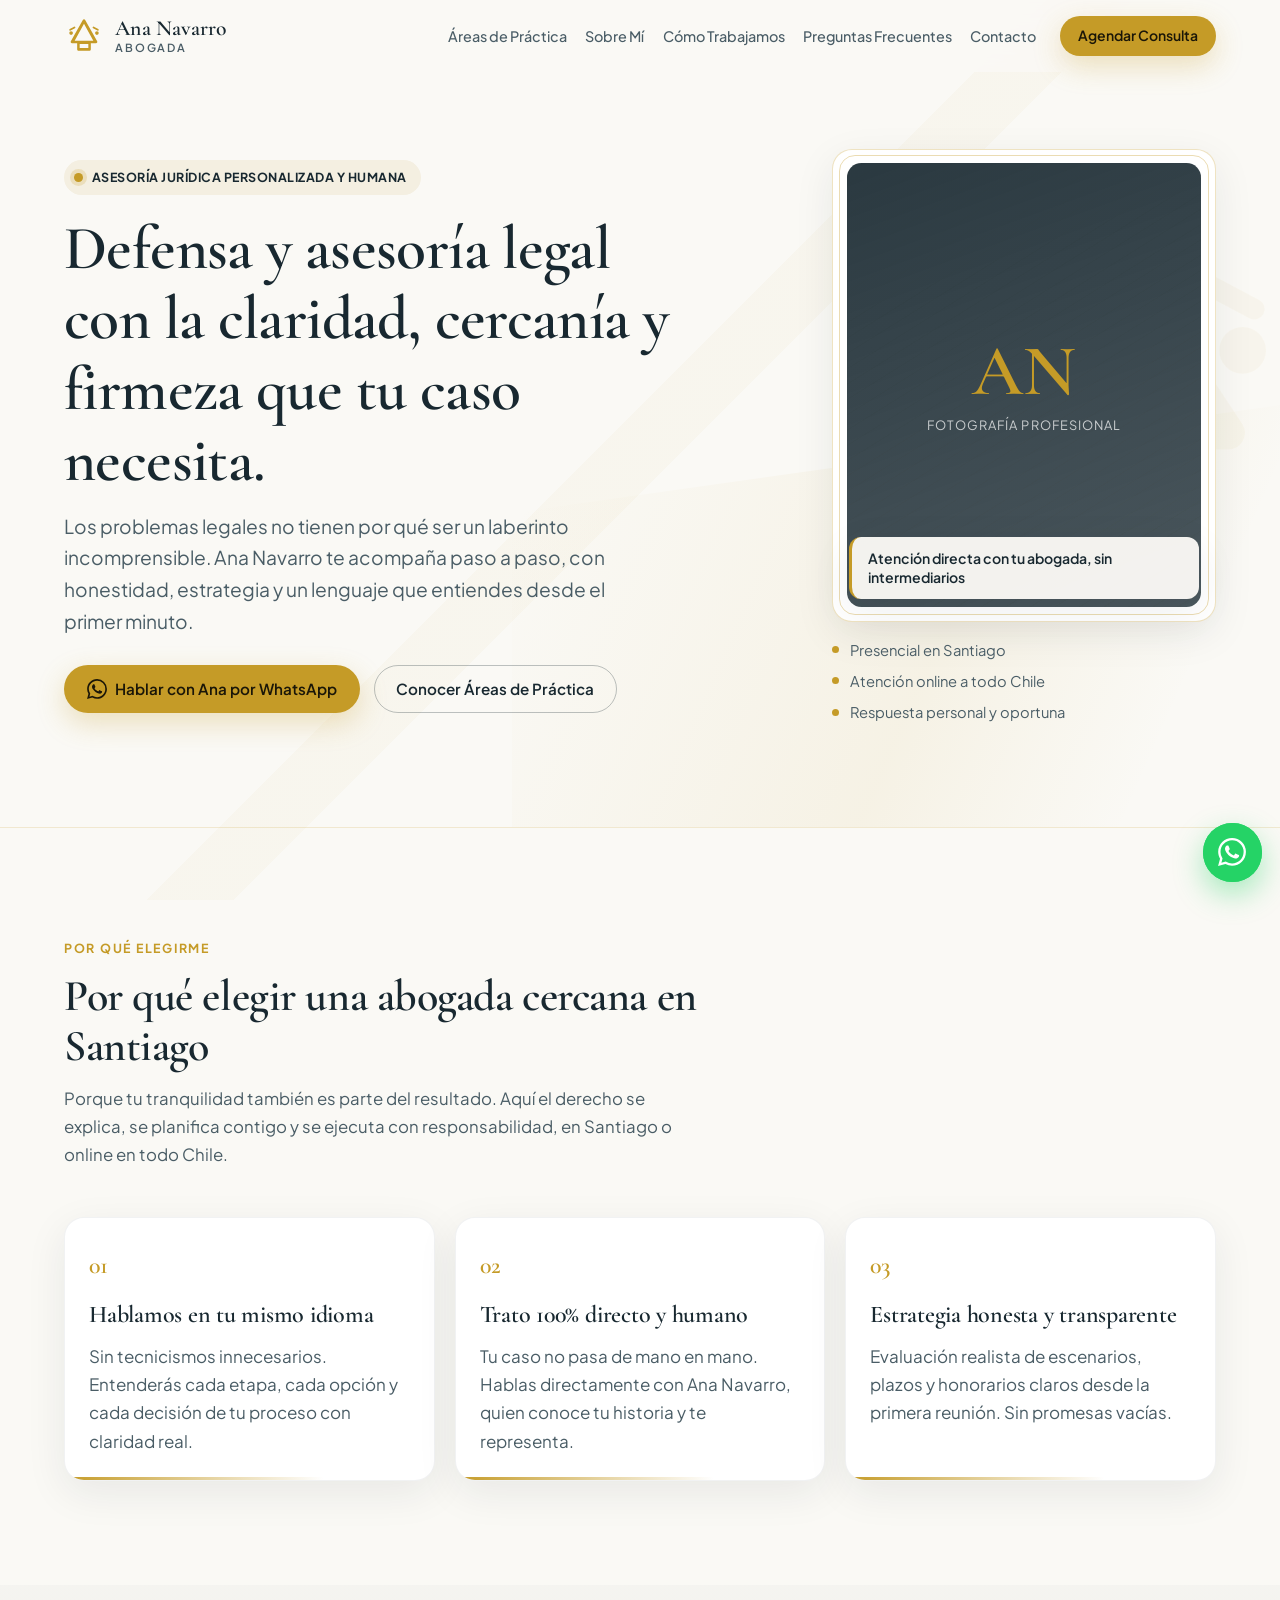
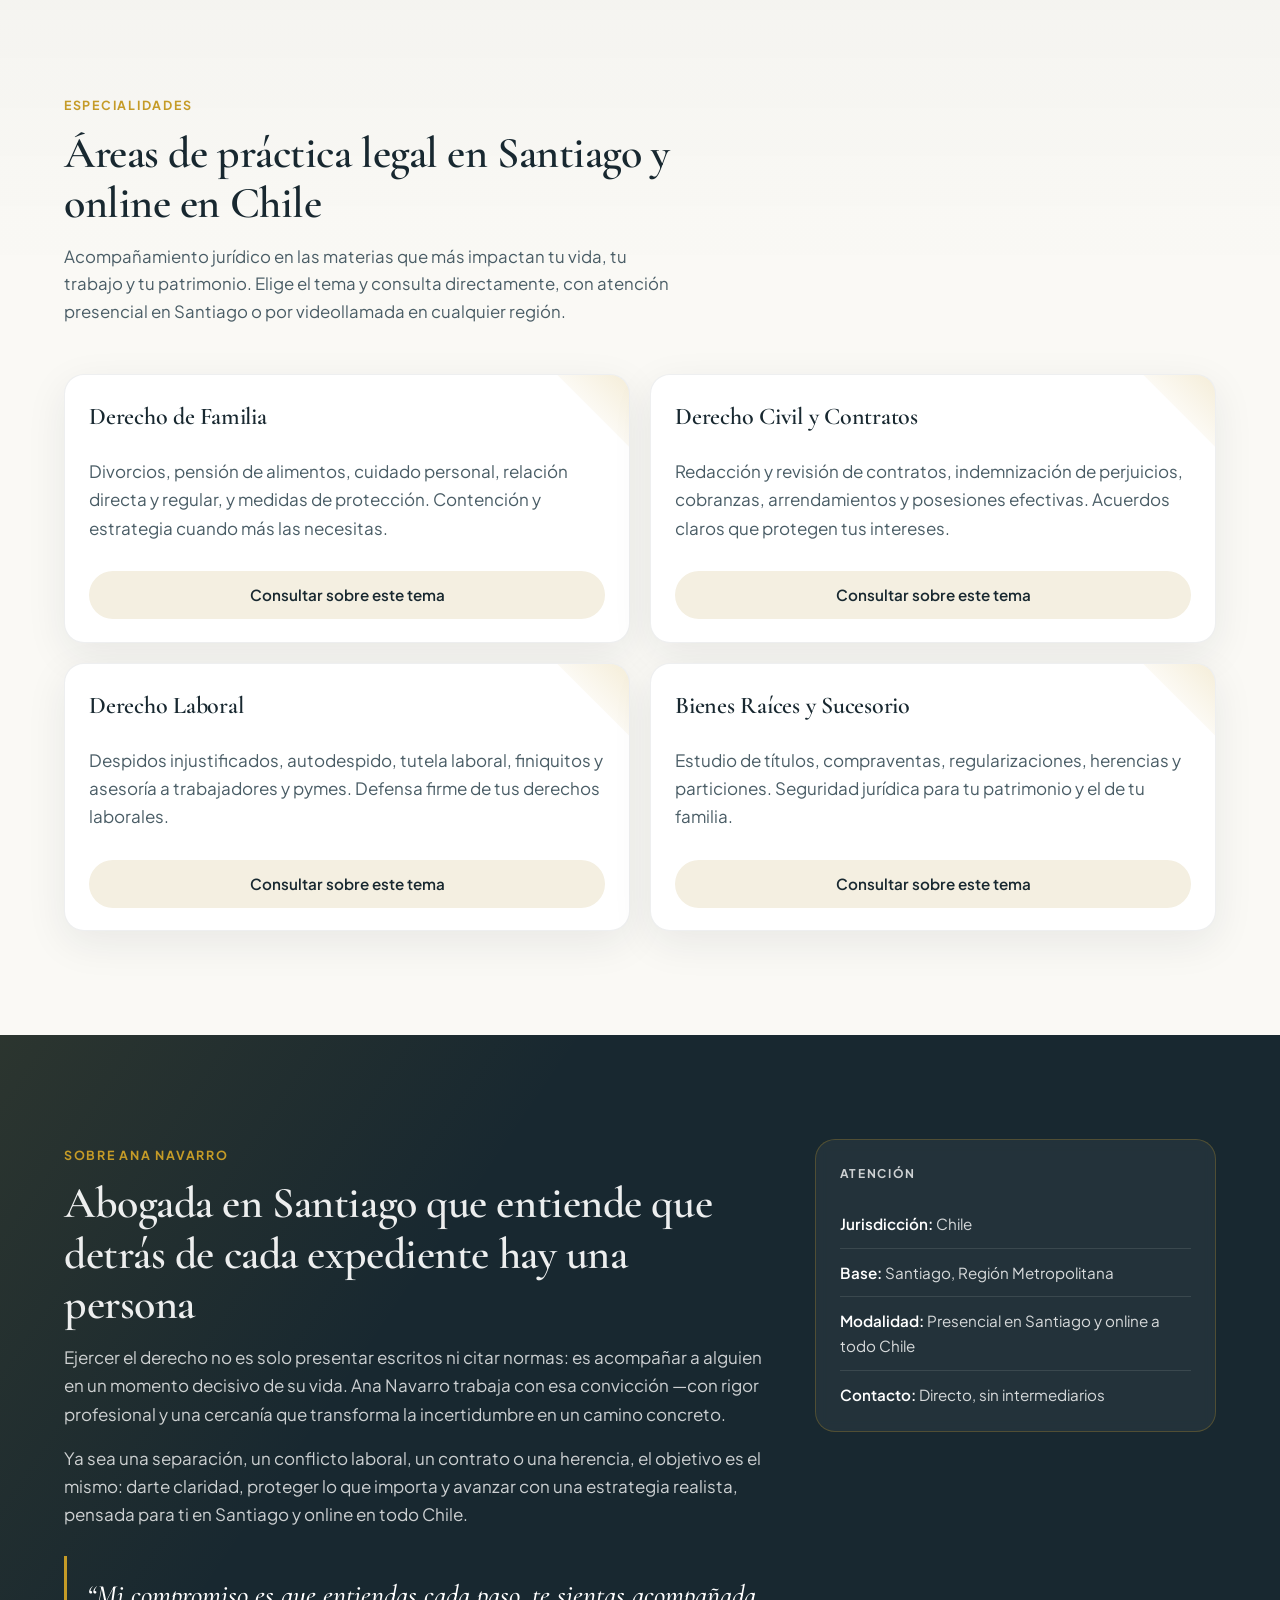
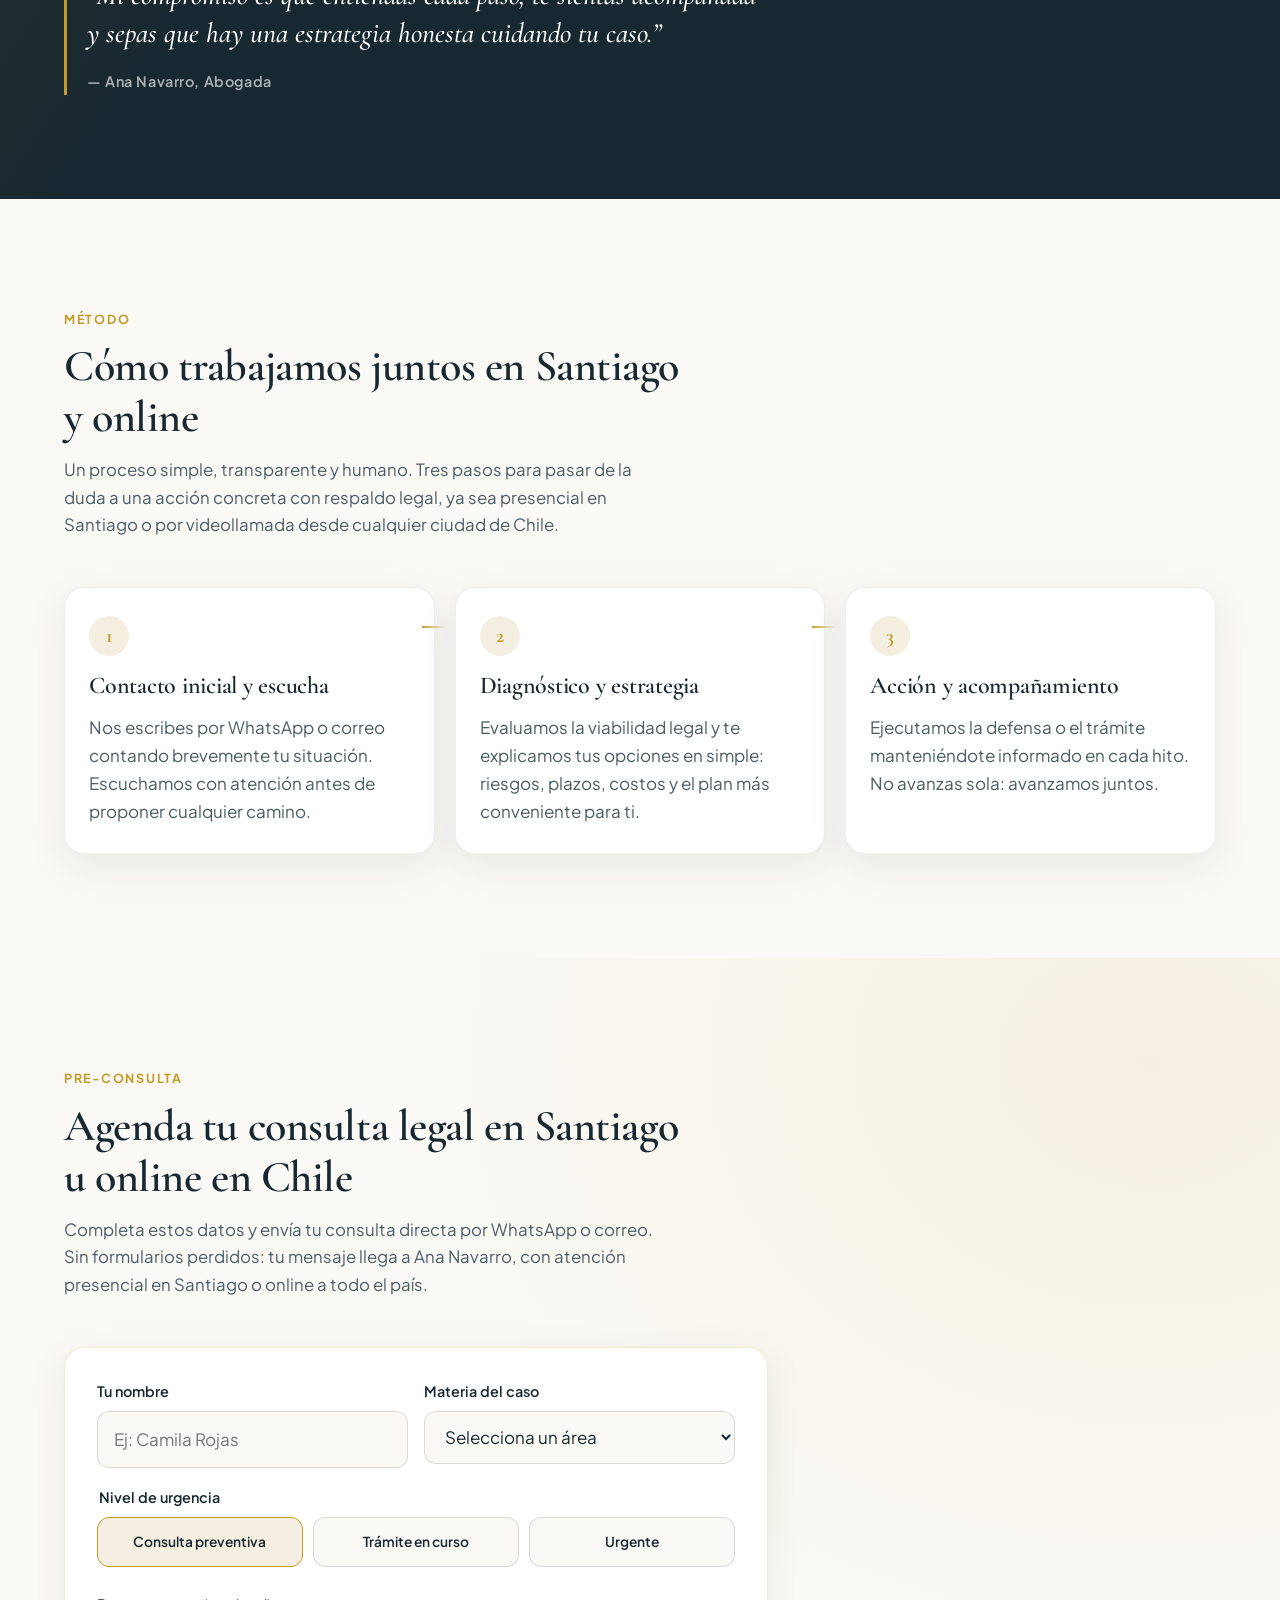
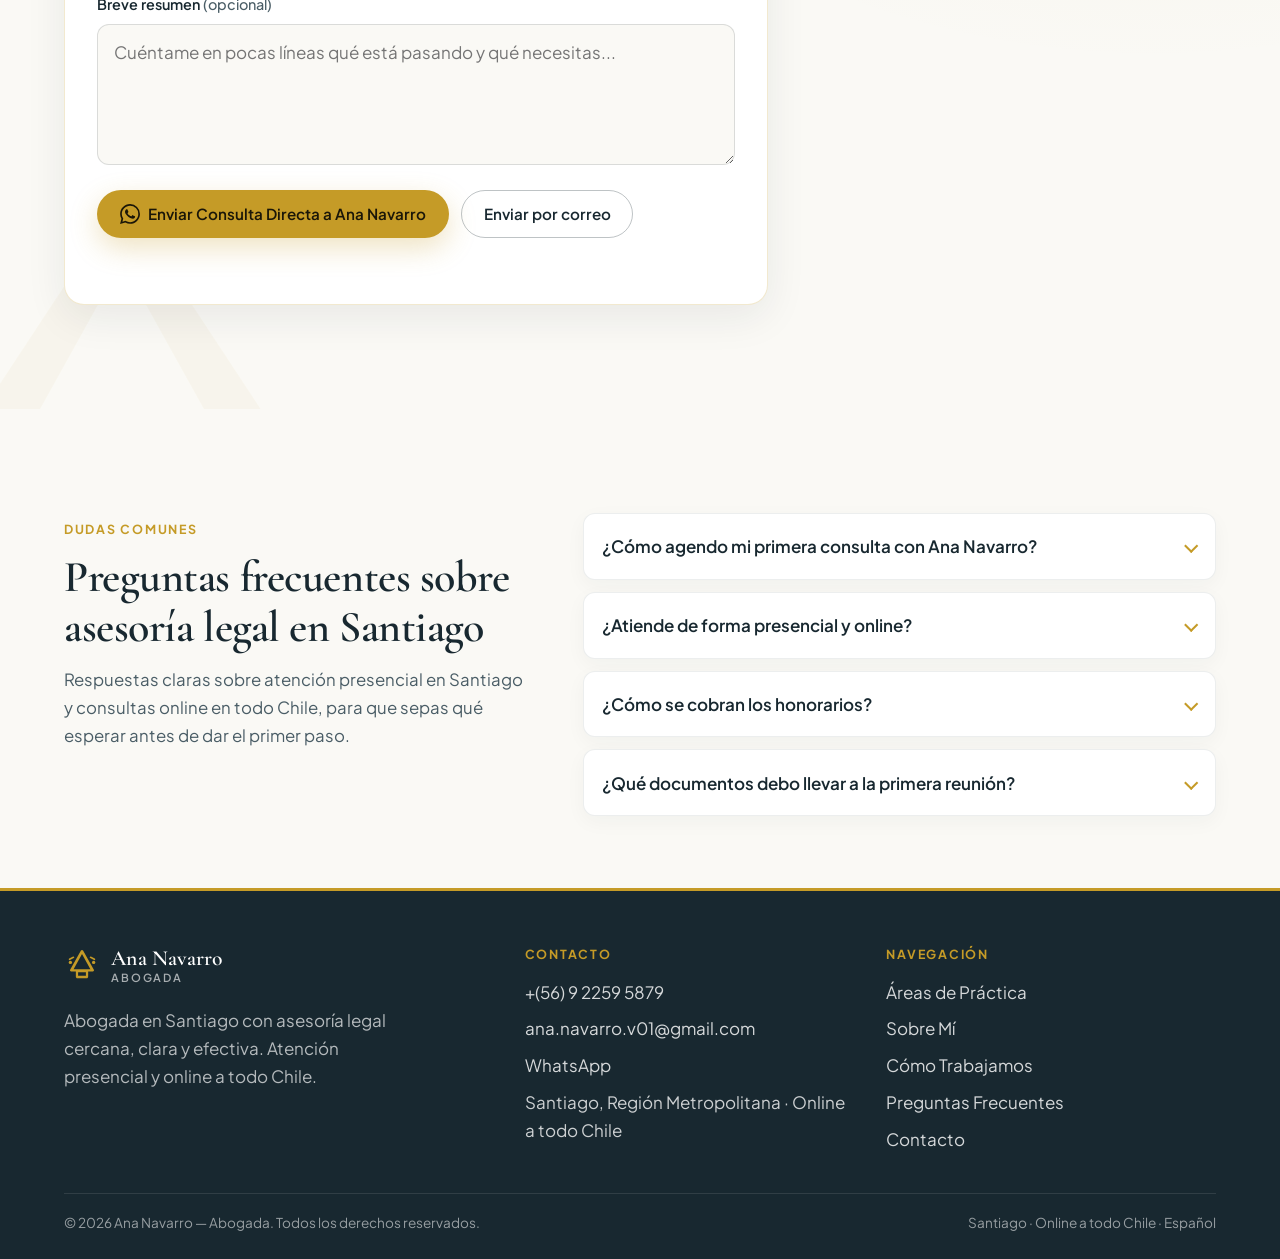
==== index.html @ 4258d3ee "Initial landing page for Ana Navarro — SEO local Santiago y online Chile. Co-authored-by: Cursor <cu" ====
<!DOCTYPE html>
<html lang="es-CL">
<head>
  <meta charset="UTF-8">
  <meta name="viewport" content="width=device-width, initial-scale=1.0">
  <title>Ana Navarro | Abogada en Santiago – Asesoría Legal Cercana y Online en Chile</title>
  <meta name="description" content="Abogada en Santiago con atención online a todo Chile. Familia, laboral, civil y herencias. Consulta directa y cercana con Ana Navarro.">
  <meta name="robots" content="index, follow">
  <meta name="author" content="Ana Navarro">
  <meta name="geo.region" content="CL-RM">
  <meta name="geo.placename" content="Santiago">
  <link rel="canonical" href="https://ananavarro.cl/">

  <meta property="og:type" content="website">
  <meta property="og:locale" content="es_CL">
  <meta property="og:url" content="https://ananavarro.cl/">
  <meta property="og:title" content="Ana Navarro | Abogada en Santiago – Asesoría Legal Cercana y Online en Chile">
  <meta property="og:description" content="Abogada en Santiago con atención online a todo Chile. Familia, laboral, civil y herencias. Consulta directa y cercana con Ana Navarro.">
  <meta property="og:site_name" content="Ana Navarro | Abogada">
  <meta property="og:image" content="https://ananavarro.cl/og-image.jpg">

  <meta name="twitter:card" content="summary_large_image">
  <meta name="twitter:title" content="Ana Navarro | Abogada en Santiago – Asesoría Online en Chile">
  <meta name="twitter:description" content="Abogada en Santiago con atención online a todo Chile. Familia, laboral, civil y herencias. Agenda tu consulta.">
  <meta name="twitter:image" content="https://ananavarro.cl/og-image.jpg">

  <link rel="preconnect" href="https://fonts.googleapis.com">
  <link rel="preconnect" href="https://fonts.gstatic.com" crossorigin>
  <link href="https://fonts.googleapis.com/css2?family=Cormorant+Garamond:ital,wght@0,500;0,600;0,700;1,500;1,600&family=Plus+Jakarta+Sans:wght@400;500;600;700&display=swap" rel="stylesheet">

  <link rel="stylesheet" href="styles.css">

  <script type="application/ld+json">
  {
    "@context": "https://schema.org",
    "@graph": [
      {
        "@type": ["LegalService", "Attorney"],
        "@id": "https://ananavarro.cl/#attorney",
        "name": "Ana Navarro - Abogada",
        "alternateName": "Ana Navarro",
        "description": "Abogada en Santiago con atención presencial y asesoría legal online a todo Chile. Derecho de familia, civil, laboral, bienes raíces y sucesorio. Atención directa, clara y humana.",
        "url": "https://ananavarro.cl/",
        "telephone": "+56922595879",
        "email": "ana.navarro.v01@gmail.com",
        "image": "https://ananavarro.cl/og-image.jpg",
        "logo": "https://ananavarro.cl/og-image.jpg",
        "priceRange": "$$",
        "currenciesAccepted": "CLP",
        "paymentAccepted": "Transferencia bancaria, efectivo",
        "areaServed": [
          {
            "@type": "City",
            "name": "Santiago",
            "containedInPlace": {
              "@type": "AdministrativeArea",
              "name": "Región Metropolitana"
            }
          },
          {
            "@type": "Country",
            "name": "Chile"
          }
        ],
        "serviceType": [
          "Asesoría legal presencial en Santiago",
          "Asesoría legal online en Chile",
          "Derecho de Familia",
          "Derecho Civil y Contratos",
          "Derecho Laboral",
          "Bienes Raíces y Sucesorio"
        ],
        "availableLanguage": {
          "@type": "Language",
          "name": "Spanish",
          "alternateName": "es"
        },
        "knowsAbout": [
          "Derecho de Familia",
          "Derecho Civil",
          "Derecho Laboral",
          "Bienes Raíces",
          "Derecho Sucesorio",
          "Asesoría legal online"
        ],
        "address": {
          "@type": "PostalAddress",
          "addressLocality": "Santiago",
          "addressRegion": "Región Metropolitana",
          "addressCountry": "CL"
        },
        "geo": {
          "@type": "GeoCoordinates",
          "latitude": -33.4489,
          "longitude": -70.6693
        },
        "hasMap": "https://www.google.com/maps/place/Santiago,+Chile",
        "sameAs": [
          "https://wa.me/56922595879"
        ]
      },
      {
        "@type": "FAQPage",
        "@id": "https://ananavarro.cl/#faq",
        "mainEntity": [
          {
            "@type": "Question",
            "name": "¿Cómo agendo mi primera consulta con Ana Navarro?",
            "acceptedAnswer": {
              "@type": "Answer",
              "text": "Puedes escribir por WhatsApp al +56 9 2259 5879 o completar el asistente de pre-consulta en esta página. Ana te responde personalmente para coordinar día, hora y modalidad de atención en Santiago o online en todo Chile."
            }
          },
          {
            "@type": "Question",
            "name": "¿Atiende de forma presencial y online?",
            "acceptedAnswer": {
              "@type": "Answer",
              "text": "Sí. Ofrece atención presencial en Santiago, Región Metropolitana, y también consultas online por videollamada para personas en cualquier región de Chile o quienes prefieren atenderse desde casa."
            }
          },
          {
            "@type": "Question",
            "name": "¿Cómo se cobran los honorarios?",
            "acceptedAnswer": {
              "@type": "Answer",
              "text": "Los honorarios se explican con claridad desde la primera reunión, según el tipo de caso, su complejidad y las etapas involucradas. Existen facilidades de pago acordadas caso a caso, siempre con transparencia y sin sorpresas."
            }
          },
          {
            "@type": "Question",
            "name": "¿Qué documentos debo llevar a la primera reunión?",
            "acceptedAnswer": {
              "@type": "Answer",
              "text": "Lleva tu cédula de identidad y todo lo relacionado con tu caso: contratos, notificaciones, sentencias, correos, mensajes o boletas. Si la consulta es online, puedes enviarlos por WhatsApp o correo. Si aún no tienes documentos, igual puedes consultar: juntos revisamos qué necesitas reunir."
            }
          }
        ]
      }
    ]
  }
  </script>
</head>
<body>
  <a class="skip-link" href="#contenido-principal">Saltar al contenido</a>

  <header class="site-header" id="inicio">
    <div class="header-inner">
      <a href="#inicio" class="brand" aria-label="Ana Navarro, Abogada — Ir al inicio">
        <svg class="brand-mark" viewBox="0 0 48 48" width="40" height="40" aria-hidden="true" focusable="false">
          <path fill="currentColor" d="M24 4c-.6 0-1.1.3-1.4.8L8.2 30.2a1.6 1.6 0 0 0 1.4 2.4h6.2v7.2c0 1.1.9 2 2 2h12.4c1.1 0 2-.9 2-2v-7.2h6.2a1.6 1.6 0 0 0 1.4-2.4L25.4 4.8A1.6 1.6 0 0 0 24 4zm0 5.4 11.2 20.4H12.8L24 9.4zM18.8 33.6h10.4v4.8H18.8v-4.8z"/>
          <rect x="6" y="14" width="8" height="2.2" rx="1.1" transform="rotate(-28 10 15.1)" fill="currentColor"/>
          <rect x="34" y="14" width="8" height="2.2" rx="1.1" transform="rotate(28 38 15.1)" fill="currentColor"/>
          <circle cx="8.5" cy="20.5" r="2.2" fill="currentColor"/>
          <circle cx="39.5" cy="20.5" r="2.2" fill="currentColor"/>
        </svg>
        <span class="brand-text">
          <span class="brand-name">Ana Navarro</span>
          <span class="brand-role">Abogada</span>
        </span>
      </a>

      <button class="nav-toggle" type="button" aria-expanded="false" aria-controls="nav-principal" aria-label="Abrir menú de navegación">
        <span class="nav-toggle-bar" aria-hidden="true"></span>
        <span class="nav-toggle-bar" aria-hidden="true"></span>
      </button>

      <nav class="site-nav" id="nav-principal" aria-label="Navegación principal">
        <ul class="nav-list">
          <li><a href="#areas">Áreas de Práctica</a></li>
          <li><a href="#sobre-mi">Sobre Mí</a></li>
          <li><a href="#como-trabajamos">Cómo Trabajamos</a></li>
          <li><a href="#faq">Preguntas Frecuentes</a></li>
          <li><a href="#contacto">Contacto</a></li>
        </ul>
        <a class="btn btn-primary btn-sm header-cta" href="#contacto">Agendar Consulta</a>
      </nav>
    </div>
  </header>

  <main id="contenido-principal">
    <section class="hero" aria-labelledby="hero-title">
      <div class="hero-watermark" aria-hidden="true">
        <svg viewBox="0 0 200 200" width="520" height="520" focusable="false">
          <path fill="currentColor" d="M100 18c-2.4 0-4.6 1.2-5.9 3.2L34 112.5a6.4 6.4 0 0 0 5.6 9.6h25.2V152c0 4.4 3.6 8 8 8h54.4c4.4 0 8-3.6 8-8v-29.9H160.4a6.4 6.4 0 0 0 5.6-9.6L105.9 21.2A6.5 6.5 0 0 0 100 18zm0 22.4 45.6 82.1H54.4L100 40.4zM78 130.1h44V148H78v-17.9z"/>
          <rect x="24" y="58" width="34" height="8" rx="4" transform="rotate(-28 41 62)" fill="currentColor"/>
          <rect x="142" y="58" width="34" height="8" rx="4" transform="rotate(28 159 62)" fill="currentColor"/>
          <circle cx="34" cy="84" r="9" fill="currentColor"/>
          <circle cx="166" cy="84" r="9" fill="currentColor"/>
        </svg>
      </div>

      <div class="hero-inner">
        <div class="hero-copy reveal">
          <p class="eyebrow">
            <span class="eyebrow-dot" aria-hidden="true"></span>
            Asesoría Jurídica Personalizada y Humana
          </p>
          <h1 id="hero-title">Defensa y asesoría legal con la claridad, cercanía y firmeza que tu caso necesita.</h1>
          <p class="hero-lead">
            Los problemas legales no tienen por qué ser un laberinto incomprensible.
            Ana Navarro te acompaña paso a paso, con honestidad, estrategia y un lenguaje
            que entiendes desde el primer minuto.
          </p>
          <div class="hero-actions">
            <a class="btn btn-primary" href="https://wa.me/56922595879" target="_blank" rel="noopener noreferrer" aria-label="Hablar con Ana por WhatsApp">
              <svg class="icon-wa" viewBox="0 0 24 24" width="20" height="20" aria-hidden="true" focusable="false">
                <path fill="currentColor" d="M17.472 14.382c-.297-.149-1.758-.867-2.03-.967-.273-.099-.471-.148-.67.15-.197.297-.767.966-.94 1.164-.173.199-.347.223-.644.075-.297-.15-1.255-.463-2.39-1.475-.883-.788-1.48-1.761-1.653-2.059-.173-.297-.018-.458.13-.606.134-.133.298-.347.446-.52.149-.174.198-.298.298-.497.099-.198.05-.371-.025-.52-.075-.149-.669-1.612-.916-2.207-.242-.579-.487-.5-.669-.51-.173-.008-.371-.01-.57-.01-.198 0-.52.074-.792.372-.272.297-1.04 1.016-1.04 2.479 0 1.462 1.065 2.875 1.213 3.074.149.198 2.096 3.2 5.077 4.487.709.306 1.262.489 1.694.625.712.227 1.36.195 1.871.118.571-.085 1.758-.719 2.006-1.413.248-.694.248-1.289.173-1.413-.074-.124-.272-.198-.57-.347m-5.421 7.403h-.004a9.87 9.87 0 0 1-5.031-1.378l-.361-.214-3.741.982.998-3.648-.235-.374a9.86 9.86 0 0 1-1.51-5.26c.001-5.45 4.436-9.884 9.888-9.884 2.64 0 5.122 1.03 6.988 2.898a9.825 9.825 0 0 1 2.893 6.994c-.003 5.45-4.435 9.884-9.885 9.884m8.413-18.297A11.815 11.815 0 0 0 12.05 0C5.495 0 .16 5.335.157 11.892c0 2.096.547 4.142 1.588 5.945L.057 24l6.305-1.654a11.882 11.882 0 0 0 5.683 1.448h.005c6.554 0 11.89-5.335 11.893-11.893a11.821 11.821 0 0 0-3.48-8.413z"/>
              </svg>
              Hablar con Ana por WhatsApp
            </a>
            <a class="btn btn-outline" href="#areas">Conocer Áreas de Práctica</a>
          </div>
        </div>

        <aside class="hero-trust reveal" aria-label="Atención directa con Ana Navarro">
          <div class="trust-frame">
            <div class="trust-portrait" role="img" aria-label="Espacio reservado para la fotografía profesional de Ana Navarro">
              <div class="trust-monogram" aria-hidden="true">AN</div>
              <p class="trust-placeholder-note">Fotografía profesional</p>
            </div>
            <p class="trust-badge">Atención directa con tu abogada, sin intermediarios</p>
          </div>
          <ul class="trust-meta">
            <li>Presencial en Santiago</li>
            <li>Atención online a todo Chile</li>
            <li>Respuesta personal y oportuna</li>
          </ul>
        </aside>
      </div>
    </section>

    <section class="value" id="propuesta" aria-labelledby="value-title">
      <div class="section-inner">
        <header class="section-head reveal">
          <p class="section-kicker">Por qué elegirme</p>
          <h2 id="value-title">Por qué elegir una abogada cercana en Santiago</h2>
          <p class="section-lead">
            Porque tu tranquilidad también es parte del resultado. Aquí el derecho se explica,
            se planifica contigo y se ejecuta con responsabilidad, en Santiago o online en todo Chile.
          </p>
        </header>

        <div class="value-grid">
          <article class="value-item reveal">
            <span class="value-index" aria-hidden="true">01</span>
            <h3>Hablamos en tu mismo idioma</h3>
            <p>Sin tecnicismos innecesarios. Entenderás cada etapa, cada opción y cada decisión de tu proceso con claridad real.</p>
          </article>
          <article class="value-item reveal">
            <span class="value-index" aria-hidden="true">02</span>
            <h3>Trato 100% directo y humano</h3>
            <p>Tu caso no pasa de mano en mano. Hablas directamente con Ana Navarro, quien conoce tu historia y te representa.</p>
          </article>
          <article class="value-item reveal">
            <span class="value-index" aria-hidden="true">03</span>
            <h3>Estrategia honesta y transparente</h3>
            <p>Evaluación realista de escenarios, plazos y honorarios claros desde la primera reunión. Sin promesas vacías.</p>
          </article>
        </div>
      </div>
    </section>

    <section class="areas" id="areas" aria-labelledby="areas-title">
      <div class="section-inner">
        <header class="section-head reveal">
          <p class="section-kicker">Especialidades</p>
          <h2 id="areas-title">Áreas de práctica legal en Santiago y online en Chile</h2>
          <p class="section-lead">
            Acompañamiento jurídico en las materias que más impactan tu vida, tu trabajo
            y tu patrimonio. Elige el tema y consulta directamente, con atención presencial
            en Santiago o por videollamada en cualquier región.
          </p>
        </header>

        <div class="areas-grid">
          <article class="area-card reveal">
            <div class="area-accent" aria-hidden="true"></div>
            <h3>Derecho de Familia</h3>
            <p>Divorcios, pensión de alimentos, cuidado personal, relación directa y regular, y medidas de protección. Contención y estrategia cuando más las necesitas.</p>
            <button type="button" class="btn btn-ghost area-cta" data-area="Familia">Consultar sobre este tema</button>
          </article>

          <article class="area-card reveal">
            <div class="area-accent" aria-hidden="true"></div>
            <h3>Derecho Civil y Contratos</h3>
            <p>Redacción y revisión de contratos, indemnización de perjuicios, cobranzas, arrendamientos y posesiones efectivas. Acuerdos claros que protegen tus intereses.</p>
            <button type="button" class="btn btn-ghost area-cta" data-area="Civil/Contratos">Consultar sobre este tema</button>
          </article>

          <article class="area-card reveal">
            <div class="area-accent" aria-hidden="true"></div>
            <h3>Derecho Laboral</h3>
            <p>Despidos injustificados, autodespido, tutela laboral, finiquitos y asesoría a trabajadores y pymes. Defensa firme de tus derechos laborales.</p>
            <button type="button" class="btn btn-ghost area-cta" data-area="Laboral">Consultar sobre este tema</button>
          </article>

          <article class="area-card reveal">
            <div class="area-accent" aria-hidden="true"></div>
            <h3>Bienes Raíces y Sucesorio</h3>
            <p>Estudio de títulos, compraventas, regularizaciones, herencias y particiones. Seguridad jurídica para tu patrimonio y el de tu familia.</p>
            <button type="button" class="btn btn-ghost area-cta" data-area="Herencias/Propiedades">Consultar sobre este tema</button>
          </article>
        </div>
      </div>
    </section>

    <section class="about" id="sobre-mi" aria-labelledby="about-title">
      <div class="section-inner about-inner">
        <div class="about-copy reveal">
          <p class="section-kicker">Sobre Ana Navarro</p>
          <h2 id="about-title">Abogada en Santiago que entiende que detrás de cada expediente hay una persona</h2>
          <p>
            Ejercer el derecho no es solo presentar escritos ni citar normas: es acompañar
            a alguien en un momento decisivo de su vida. Ana Navarro trabaja con esa
            convicción —con rigor profesional y una cercanía que transforma la incertidumbre
            en un camino concreto.
          </p>
          <p>
            Ya sea una separación, un conflicto laboral, un contrato o una herencia,
            el objetivo es el mismo: darte claridad, proteger lo que importa y avanzar
            con una estrategia realista, pensada para ti en Santiago y online en todo Chile.
          </p>
          <blockquote class="about-quote">
            <p>“Mi compromiso es que entiendas cada paso, te sientas acompañada y sepas
            que hay una estrategia honesta cuidando tu caso.”</p>
            <cite>— Ana Navarro, Abogada</cite>
          </blockquote>
        </div>
        <aside class="about-panel reveal" aria-label="Cobertura y modalidades de atención">
          <p class="about-panel-label">Atención</p>
          <ul>
            <li><strong>Jurisdicción:</strong> Chile</li>
            <li><strong>Base:</strong> Santiago, Región Metropolitana</li>
            <li><strong>Modalidad:</strong> Presencial en Santiago y online a todo Chile</li>
            <li><strong>Contacto:</strong> Directo, sin intermediarios</li>
          </ul>
        </aside>
      </div>
    </section>

    <section class="process" id="como-trabajamos" aria-labelledby="process-title">
      <div class="section-inner">
        <header class="section-head reveal">
          <p class="section-kicker">Método</p>
          <h2 id="process-title">Cómo trabajamos juntos en Santiago y online</h2>
          <p class="section-lead">
            Un proceso simple, transparente y humano. Tres pasos para pasar de la duda
            a una acción concreta con respaldo legal, ya sea presencial en Santiago
            o por videollamada desde cualquier ciudad de Chile.
          </p>
        </header>

        <ol class="process-steps">
          <li class="process-step reveal">
            <span class="process-num" aria-hidden="true">1</span>
            <h3>Contacto inicial y escucha</h3>
            <p>Nos escribes por WhatsApp o correo contando brevemente tu situación. Escuchamos con atención antes de proponer cualquier camino.</p>
          </li>
          <li class="process-step reveal">
            <span class="process-num" aria-hidden="true">2</span>
            <h3>Diagnóstico y estrategia</h3>
            <p>Evaluamos la viabilidad legal y te explicamos tus opciones en simple: riesgos, plazos, costos y el plan más conveniente para ti.</p>
          </li>
          <li class="process-step reveal">
            <span class="process-num" aria-hidden="true">3</span>
            <h3>Acción y acompañamiento</h3>
            <p>Ejecutamos la defensa o el trámite manteniéndote informado en cada hito. No avanzas sola: avanzamos juntos.</p>
          </li>
        </ol>
      </div>
    </section>

    <section class="intake" id="contacto" aria-labelledby="intake-title">
      <div class="section-inner intake-inner">
        <header class="section-head reveal">
          <p class="section-kicker">Pre-consulta</p>
          <h2 id="intake-title">Agenda tu consulta legal en Santiago u online en Chile</h2>
          <p class="section-lead">
            Completa estos datos y envía tu consulta directa por WhatsApp o correo.
            Sin formularios perdidos: tu mensaje llega a Ana Navarro, con atención
            presencial en Santiago o online a todo el país.
          </p>
        </header>

        <form class="intake-form reveal" id="preconsulta-form" novalidate>
          <div class="form-row">
            <div class="field">
              <label for="nombre">Tu nombre</label>
              <input type="text" id="nombre" name="nombre" autocomplete="name" required placeholder="Ej: Camila Rojas" maxlength="80">
              <p class="field-error" id="nombre-error" hidden>Por favor, indica tu nombre.</p>
            </div>

            <div class="field">
              <label for="materia">Materia del caso</label>
              <select id="materia" name="materia" required>
                <option value="">Selecciona un área</option>
                <option value="Familia">Familia</option>
                <option value="Civil/Contratos">Civil / Contratos</option>
                <option value="Laboral">Laboral</option>
                <option value="Herencias/Propiedades">Herencias / Propiedades</option>
                <option value="Otro">Otro</option>
              </select>
              <p class="field-error" id="materia-error" hidden>Selecciona la materia de tu consulta.</p>
            </div>
          </div>

          <fieldset class="field fieldset-urgency">
            <legend>Nivel de urgencia</legend>
            <div class="urgency-options">
              <label class="radio-card">
                <input type="radio" name="urgencia" value="Consulta preventiva" checked>
                <span>Consulta preventiva</span>
              </label>
              <label class="radio-card">
                <input type="radio" name="urgencia" value="Trámite en curso">
                <span>Trámite en curso</span>
              </label>
              <label class="radio-card">
                <input type="radio" name="urgencia" value="Urgente">
                <span>Urgente</span>
              </label>
            </div>
          </fieldset>

          <div class="field">
            <label for="resumen">Breve resumen <span class="optional">(opcional)</span></label>
            <textarea id="resumen" name="resumen" rows="4" maxlength="600" placeholder="Cuéntame en pocas líneas qué está pasando y qué necesitas..."></textarea>
          </div>

          <div class="form-actions">
            <button type="submit" class="btn btn-primary" id="btn-whatsapp">
              <svg class="icon-wa" viewBox="0 0 24 24" width="20" height="20" aria-hidden="true" focusable="false">
                <path fill="currentColor" d="M17.472 14.382c-.297-.149-1.758-.867-2.03-.967-.273-.099-.471-.148-.67.15-.197.297-.767.966-.94 1.164-.173.199-.347.223-.644.075-.297-.15-1.255-.463-2.39-1.475-.883-.788-1.48-1.761-1.653-2.059-.173-.297-.018-.458.13-.606.134-.133.298-.347.446-.52.149-.174.198-.298.298-.497.099-.198.05-.371-.025-.52-.075-.149-.669-1.612-.916-2.207-.242-.579-.487-.5-.669-.51-.173-.008-.371-.01-.57-.01-.198 0-.52.074-.792.372-.272.297-1.04 1.016-1.04 2.479 0 1.462 1.065 2.875 1.213 3.074.149.198 2.096 3.2 5.077 4.487.709.306 1.262.489 1.694.625.712.227 1.36.195 1.871.118.571-.085 1.758-.719 2.006-1.413.248-.694.248-1.289.173-1.413-.074-.124-.272-.198-.57-.347m-5.421 7.403h-.004a9.87 9.87 0 0 1-5.031-1.378l-.361-.214-3.741.982.998-3.648-.235-.374a9.86 9.86 0 0 1-1.51-5.26c.001-5.45 4.436-9.884 9.888-9.884 2.64 0 5.122 1.03 6.988 2.898a9.825 9.825 0 0 1 2.893 6.994c-.003 5.45-4.435 9.884-9.885 9.884m8.413-18.297A11.815 11.815 0 0 0 12.05 0C5.495 0 .16 5.335.157 11.892c0 2.096.547 4.142 1.588 5.945L.057 24l6.305-1.654a11.882 11.882 0 0 0 5.683 1.448h.005c6.554 0 11.89-5.335 11.893-11.893a11.821 11.821 0 0 0-3.48-8.413z"/>
              </svg>
              Enviar Consulta Directa a Ana Navarro
            </button>
            <a class="btn btn-outline" href="#" id="btn-email" aria-label="Enviar la misma consulta por correo electrónico">
              Enviar por correo
            </a>
          </div>
          <p class="form-note" role="status" aria-live="polite" id="form-status"></p>
        </form>
      </div>
    </section>

    <section class="faq" id="faq" aria-labelledby="faq-title">
      <div class="section-inner faq-inner">
        <header class="section-head reveal">
          <p class="section-kicker">Dudas comunes</p>
          <h2 id="faq-title">Preguntas frecuentes sobre asesoría legal en Santiago</h2>
          <p class="section-lead">
            Respuestas claras sobre atención presencial en Santiago y consultas online
            en todo Chile, para que sepas qué esperar antes de dar el primer paso.
          </p>
        </header>

        <div class="faq-list">
          <details class="faq-item reveal">
            <summary>
              <span>¿Cómo agendo mi primera consulta con Ana Navarro?</span>
            </summary>
            <p>
              Puedes escribir por WhatsApp al
              <a href="https://wa.me/56922595879" target="_blank" rel="noopener noreferrer">+56 9 2259 5879</a>
              o completar el asistente de pre-consulta de esta página. Ana te responde
              personalmente para coordinar día, hora y modalidad de atención en Santiago
              o online en todo Chile.
            </p>
          </details>

          <details class="faq-item reveal">
            <summary>
              <span>¿Atiende de forma presencial y online?</span>
            </summary>
            <p>
              Sí. Ofrece atención presencial en Santiago, Región Metropolitana, y también
              consultas online por videollamada para personas en cualquier región de Chile
              o quienes prefieren la comodidad de atenderse desde casa.
            </p>
          </details>

          <details class="faq-item reveal">
            <summary>
              <span>¿Cómo se cobran los honorarios?</span>
            </summary>
            <p>
              Los honorarios se explican con claridad desde la primera reunión, según
              el tipo de caso, su complejidad y las etapas involucradas. Existen
              facilidades de pago acordadas caso a caso, siempre con transparencia
              y sin sorpresas.
            </p>
          </details>

          <details class="faq-item reveal">
            <summary>
              <span>¿Qué documentos debo llevar a la primera reunión?</span>
            </summary>
            <p>
              Lleva tu cédula de identidad y todo lo relacionado con tu caso: contratos,
              notificaciones, sentencias, correos, mensajes o boletas. Si la consulta es
              online, puedes enviarlos por WhatsApp o correo. Si aún no tienes documentos,
              igual puedes consultar: juntos revisamos qué necesitas reunir.
            </p>
          </details>
        </div>
      </div>
    </section>
  </main>

  <footer class="site-footer">
    <div class="footer-inner">
      <div class="footer-brand">
        <a href="#inicio" class="brand brand-footer" aria-label="Ana Navarro, Abogada — Ir al inicio">
          <svg class="brand-mark" viewBox="0 0 48 48" width="36" height="36" aria-hidden="true" focusable="false">
            <path fill="currentColor" d="M24 4c-.6 0-1.1.3-1.4.8L8.2 30.2a1.6 1.6 0 0 0 1.4 2.4h6.2v7.2c0 1.1.9 2 2 2h12.4c1.1 0 2-.9 2-2v-7.2h6.2a1.6 1.6 0 0 0 1.4-2.4L25.4 4.8A1.6 1.6 0 0 0 24 4zm0 5.4 11.2 20.4H12.8L24 9.4zM18.8 33.6h10.4v4.8H18.8v-4.8z"/>
            <rect x="6" y="14" width="8" height="2.2" rx="1.1" transform="rotate(-28 10 15.1)" fill="currentColor"/>
            <rect x="34" y="14" width="8" height="2.2" rx="1.1" transform="rotate(28 38 15.1)" fill="currentColor"/>
            <circle cx="8.5" cy="20.5" r="2.2" fill="currentColor"/>
            <circle cx="39.5" cy="20.5" r="2.2" fill="currentColor"/>
          </svg>
          <span class="brand-text">
            <span class="brand-name">Ana Navarro</span>
            <span class="brand-role">Abogada</span>
          </span>
        </a>
        <p>Abogada en Santiago con asesoría legal cercana, clara y efectiva. Atención presencial y online a todo Chile.</p>
      </div>

      <div class="footer-contact">
        <h2 class="footer-heading">Contacto</h2>
        <ul>
          <li>
            <a href="tel:+56922595879" aria-label="Llamar a Ana Navarro">+(56) 9 2259 5879</a>
          </li>
          <li>
            <a href="mailto:ana.navarro.v01@gmail.com">ana.navarro.v01@gmail.com</a>
          </li>
          <li>
            <a href="https://wa.me/56922595879" target="_blank" rel="noopener noreferrer">WhatsApp</a>
          </li>
          <li>Santiago, Región Metropolitana · Online a todo Chile</li>
        </ul>
      </div>

      <nav class="footer-nav" aria-label="Enlaces del pie de página">
        <h2 class="footer-heading">Navegación</h2>
        <ul>
          <li><a href="#areas">Áreas de Práctica</a></li>
          <li><a href="#sobre-mi">Sobre Mí</a></li>
          <li><a href="#como-trabajamos">Cómo Trabajamos</a></li>
          <li><a href="#faq">Preguntas Frecuentes</a></li>
          <li><a href="#contacto">Contacto</a></li>
        </ul>
      </nav>
    </div>

    <div class="footer-bottom">
      <p>&copy; <span id="year"></span> Ana Navarro — Abogada. Todos los derechos reservados.</p>
      <p class="footer-legal">Santiago · Online a todo Chile · Español</p>
    </div>
  </footer>

  <a
    class="wa-float"
    href="https://wa.me/56922595879"
    target="_blank"
    rel="noopener noreferrer"
    aria-label="Escribir a Ana Navarro por WhatsApp"
  >
    <span class="wa-float-tooltip" role="tooltip">¿Tienes una duda legal? Escríbeme</span>
    <span class="wa-float-pulse" aria-hidden="true"></span>
    <svg viewBox="0 0 24 24" width="28" height="28" aria-hidden="true" focusable="false">
      <path fill="currentColor" d="M17.472 14.382c-.297-.149-1.758-.867-2.03-.967-.273-.099-.471-.148-.67.15-.197.297-.767.966-.94 1.164-.173.199-.347.223-.644.075-.297-.15-1.255-.463-2.39-1.475-.883-.788-1.48-1.761-1.653-2.059-.173-.297-.018-.458.13-.606.134-.133.298-.347.446-.52.149-.174.198-.298.298-.497.099-.198.05-.371-.025-.52-.075-.149-.669-1.612-.916-2.207-.242-.579-.487-.5-.669-.51-.173-.008-.371-.01-.57-.01-.198 0-.52.074-.792.372-.272.297-1.04 1.016-1.04 2.479 0 1.462 1.065 2.875 1.213 3.074.149.198 2.096 3.2 5.077 4.487.709.306 1.262.489 1.694.625.712.227 1.36.195 1.871.118.571-.085 1.758-.719 2.006-1.413.248-.694.248-1.289.173-1.413-.074-.124-.272-.198-.57-.347m-5.421 7.403h-.004a9.87 9.87 0 0 1-5.031-1.378l-.361-.214-3.741.982.998-3.648-.235-.374a9.86 9.86 0 0 1-1.51-5.26c.001-5.45 4.436-9.884 9.888-9.884 2.64 0 5.122 1.03 6.988 2.898a9.825 9.825 0 0 1 2.893 6.994c-.003 5.45-4.435 9.884-9.885 9.884m8.413-18.297A11.815 11.815 0 0 0 12.05 0C5.495 0 .16 5.335.157 11.892c0 2.096.547 4.142 1.588 5.945L.057 24l6.305-1.654a11.882 11.882 0 0 0 5.683 1.448h.005c6.554 0 11.89-5.335 11.893-11.893a11.821 11.821 0 0 0-3.48-8.413z"/>
    </svg>
  </a>

  <script src="script.js" defer></script>
</body>
</html>
---- styles.css ----
/* ==========================================================================
   Ana Navarro — Abogada | Warm Legal Authority
   ========================================================================== */

:root {
  --bg-primary: #FAF9F5;
  --bg-surface: #FFFFFF;
  --bg-dark: #182830;
  --accent-gold: #C59B27;
  --accent-gold-light: #F4EFE1;
  --text-primary: #182830;
  --text-secondary: #4A5D66;

  --wa-green: #25D366;
  --wa-green-dark: #1DA851;

  --font-display: "Cormorant Garamond", Georgia, "Times New Roman", serif;
  --font-body: "Plus Jakarta Sans", "Segoe UI", sans-serif;

  --space-1: 0.25rem;
  --space-2: 0.5rem;
  --space-3: 0.75rem;
  --space-4: 1rem;
  --space-5: 1.5rem;
  --space-6: 2rem;
  --space-7: 3rem;
  --space-8: 4.5rem;
  --space-9: 6.5rem;

  --radius-sm: 0.375rem;
  --radius-md: 0.75rem;
  --radius-lg: 1.25rem;

  --shadow-soft: 0 12px 40px rgba(24, 40, 48, 0.08);
  --shadow-lift: 0 18px 48px rgba(24, 40, 48, 0.12);

  --header-h: 4.5rem;
  --max-w: 72rem;
  --ease: cubic-bezier(0.22, 1, 0.36, 1);

  --focus-ring: 0 0 0 3px rgba(197, 155, 39, 0.45);
}

*,
*::before,
*::after {
  box-sizing: border-box;
}

html {
  scroll-behavior: smooth;
  scroll-padding-top: calc(var(--header-h) + 0.75rem);
}

@media (prefers-reduced-motion: reduce) {
  html {
    scroll-behavior: auto;
  }

  *,
  *::before,
  *::after {
    animation-duration: 0.01ms !important;
    animation-iteration-count: 1 !important;
    transition-duration: 0.01ms !important;
  }

  .reveal {
    opacity: 1 !important;
    transform: none !important;
  }

  .wa-float-pulse {
    animation: none !important;
  }
}

body {
  margin: 0;
  font-family: var(--font-body);
  font-size: 1.0625rem;
  line-height: 1.65;
  color: var(--text-primary);
  background:
    linear-gradient(135deg, transparent 0 48%, rgba(197, 155, 39, 0.035) 48% 52%, transparent 52%) fixed,
    var(--bg-primary);
  -webkit-font-smoothing: antialiased;
  text-rendering: optimizeLegibility;
}

img,
svg {
  display: block;
  max-width: 100%;
}

a {
  color: inherit;
  text-decoration-thickness: 1px;
  text-underline-offset: 0.18em;
}

a:hover {
  color: var(--accent-gold);
}

:focus-visible {
  outline: none;
  box-shadow: var(--focus-ring);
}

.skip-link {
  position: absolute;
  left: 1rem;
  top: -4rem;
  z-index: 1000;
  padding: 0.75rem 1rem;
  background: var(--bg-dark);
  color: #fff;
  border-radius: var(--radius-sm);
  text-decoration: none;
  font-weight: 600;
}

.skip-link:focus {
  top: 1rem;
}

h1,
h2,
h3 {
  font-family: var(--font-display);
  font-weight: 600;
  line-height: 1.15;
  letter-spacing: -0.01em;
  color: var(--text-primary);
  margin: 0 0 0.85rem;
}

h1 {
  font-size: clamp(2.35rem, 5.2vw, 3.85rem);
  font-weight: 600;
}

h2 {
  font-size: clamp(1.9rem, 3.6vw, 2.75rem);
}

h3 {
  font-size: clamp(1.25rem, 2vw, 1.5rem);
}

p {
  margin: 0 0 1rem;
  color: var(--text-secondary);
}

p:last-child {
  margin-bottom: 0;
}

ul,
ol {
  margin: 0;
  padding: 0;
  list-style: none;
}

button,
input,
select,
textarea {
  font: inherit;
  color: inherit;
}

.section-inner {
  width: min(100% - 2rem, var(--max-w));
  margin-inline: auto;
}

.section-kicker {
  display: inline-flex;
  align-items: center;
  gap: 0.5rem;
  margin: 0 0 0.75rem;
  font-size: 0.78rem;
  font-weight: 700;
  letter-spacing: 0.14em;
  text-transform: uppercase;
  color: var(--accent-gold);
}

.section-head {
  max-width: 40rem;
  margin-bottom: var(--space-7);
}

.section-lead {
  font-size: 1.05rem;
  max-width: 38rem;
}

/* --------------------------------------------------------------------------
   Buttons
   -------------------------------------------------------------------------- */

.btn {
  display: inline-flex;
  align-items: center;
  justify-content: center;
  gap: 0.55rem;
  min-height: 3rem;
  padding: 0.8rem 1.35rem;
  border-radius: 999px;
  border: 1.5px solid transparent;
  font-size: 0.95rem;
  font-weight: 600;
  line-height: 1.2;
  text-decoration: none;
  cursor: pointer;
  transition: transform 0.25s var(--ease), background-color 0.25s var(--ease),
    color 0.25s var(--ease), border-color 0.25s var(--ease), box-shadow 0.25s var(--ease);
}

.btn:hover {
  transform: translateY(-1px);
  color: inherit;
}

.btn-sm {
  min-height: 2.5rem;
  padding: 0.55rem 1.05rem;
  font-size: 0.875rem;
}

.btn-primary {
  background: var(--accent-gold);
  color: #1a1608;
  box-shadow: 0 10px 28px rgba(197, 155, 39, 0.28);
}

.btn-primary:hover {
  background: #b38a1d;
  color: #1a1608;
}

.btn-outline {
  background: transparent;
  border-color: rgba(24, 40, 48, 0.28);
  color: var(--text-primary);
}

.btn-outline:hover {
  border-color: var(--accent-gold);
  color: var(--text-primary);
  background: rgba(197, 155, 39, 0.06);
}

.btn-ghost {
  width: 100%;
  margin-top: auto;
  background: var(--accent-gold-light);
  color: var(--text-primary);
  border-color: transparent;
}

.btn-ghost:hover {
  background: var(--accent-gold);
  color: #1a1608;
}

.icon-wa {
  flex-shrink: 0;
}

/* --------------------------------------------------------------------------
   Header
   -------------------------------------------------------------------------- */

.site-header {
  position: sticky;
  top: 0;
  z-index: 100;
  height: var(--header-h);
  background: rgba(250, 249, 245, 0.88);
  backdrop-filter: blur(14px);
  border-bottom: 1px solid transparent;
  transition: border-color 0.3s var(--ease), box-shadow 0.3s var(--ease),
    background-color 0.3s var(--ease);
}

.site-header.is-scrolled {
  border-bottom-color: rgba(24, 40, 48, 0.08);
  box-shadow: 0 8px 30px rgba(24, 40, 48, 0.05);
  background: rgba(250, 249, 245, 0.96);
}

.header-inner {
  width: min(100% - 2rem, var(--max-w));
  margin-inline: auto;
  height: 100%;
  display: flex;
  align-items: center;
  justify-content: space-between;
  gap: 1rem;
}

.brand {
  display: inline-flex;
  align-items: center;
  gap: 0.7rem;
  text-decoration: none;
  color: var(--text-primary);
  min-width: 0;
}

.brand:hover {
  color: var(--text-primary);
}

.brand-mark {
  color: var(--accent-gold);
  flex-shrink: 0;
}

.brand-text {
  display: flex;
  flex-direction: column;
  line-height: 1.1;
}

.brand-name {
  font-family: var(--font-display);
  font-size: 1.35rem;
  font-weight: 600;
  letter-spacing: 0.01em;
}

.brand-role {
  font-size: 0.7rem;
  font-weight: 600;
  letter-spacing: 0.16em;
  text-transform: uppercase;
  color: var(--text-secondary);
}

.nav-toggle {
  display: none;
  width: 2.75rem;
  height: 2.75rem;
  border: 1px solid rgba(24, 40, 48, 0.14);
  border-radius: var(--radius-sm);
  background: var(--bg-surface);
  padding: 0;
  align-items: center;
  justify-content: center;
  flex-direction: column;
  gap: 0.35rem;
  cursor: pointer;
}

.nav-toggle-bar {
  display: block;
  width: 1.15rem;
  height: 2px;
  background: var(--text-primary);
  transition: transform 0.25s var(--ease);
}

.nav-toggle[aria-expanded="true"] .nav-toggle-bar:first-child {
  transform: translateY(3.5px) rotate(45deg);
}

.nav-toggle[aria-expanded="true"] .nav-toggle-bar:last-child {
  transform: translateY(-3.5px) rotate(-45deg);
}

.site-nav {
  display: flex;
  align-items: center;
  gap: 1.5rem;
}

.nav-list {
  display: flex;
  align-items: center;
  gap: 1.15rem;
}

.nav-list a {
  font-size: 0.9rem;
  font-weight: 500;
  text-decoration: none;
  color: var(--text-secondary);
  position: relative;
}

.nav-list a::after {
  content: "";
  position: absolute;
  left: 0;
  bottom: -0.35rem;
  width: 100%;
  height: 2px;
  background: var(--accent-gold);
  transform: scaleX(0);
  transform-origin: left;
  transition: transform 0.25s var(--ease);
}

.nav-list a:hover,
.nav-list a[aria-current="true"] {
  color: var(--text-primary);
}

.nav-list a:hover::after,
.nav-list a[aria-current="true"]::after {
  transform: scaleX(1);
}

/* --------------------------------------------------------------------------
   Hero
   -------------------------------------------------------------------------- */

.hero {
  position: relative;
  overflow: hidden;
  padding: clamp(2.5rem, 6vw, 5rem) 0 clamp(3.5rem, 8vw, 6.5rem);
  border-bottom: 1px solid rgba(197, 155, 39, 0.18);
}

.hero::before {
  content: "";
  position: absolute;
  inset: auto -10% -20% 40%;
  height: 70%;
  background: linear-gradient(115deg, transparent 0%, rgba(197, 155, 39, 0.08) 45%, transparent 70%);
  pointer-events: none;
  transform: skewY(-8deg);
}

.hero-watermark {
  position: absolute;
  right: -4%;
  top: 8%;
  color: var(--accent-gold);
  opacity: 0.04;
  pointer-events: none;
  z-index: 0;
}

.hero-inner {
  position: relative;
  z-index: 1;
  width: min(100% - 2rem, var(--max-w));
  margin-inline: auto;
  display: grid;
  grid-template-columns: 1.15fr 0.85fr;
  gap: clamp(2rem, 5vw, 4rem);
  align-items: center;
}

.eyebrow {
  display: inline-flex;
  align-items: center;
  gap: 0.55rem;
  margin: 0 0 1.15rem;
  padding: 0.45rem 0.9rem 0.45rem 0.65rem;
  background: var(--accent-gold-light);
  border-radius: 999px;
  font-size: 0.78rem;
  font-weight: 700;
  letter-spacing: 0.04em;
  text-transform: uppercase;
  color: var(--text-primary);
}

.eyebrow-dot {
  width: 0.55rem;
  height: 0.55rem;
  border-radius: 50%;
  background: var(--accent-gold);
  box-shadow: 0 0 0 4px rgba(197, 155, 39, 0.2);
}

.hero-lead {
  font-size: clamp(1.05rem, 1.6vw, 1.2rem);
  max-width: 36rem;
  margin-bottom: 1.75rem;
}

.hero-actions {
  display: flex;
  flex-wrap: wrap;
  gap: 0.85rem;
}

.hero-trust {
  justify-self: end;
  width: min(100%, 24rem);
}

.trust-frame {
  position: relative;
  background: var(--bg-surface);
  border-radius: var(--radius-lg);
  padding: 0.85rem;
  box-shadow: var(--shadow-soft);
  border: 1px solid rgba(197, 155, 39, 0.28);
}

.trust-frame::before {
  content: "";
  position: absolute;
  inset: 0.35rem;
  border: 1px solid rgba(197, 155, 39, 0.35);
  border-radius: calc(var(--radius-lg) - 0.25rem);
  pointer-events: none;
}

.trust-portrait {
  aspect-ratio: 4 / 5;
  border-radius: calc(var(--radius-lg) - 0.35rem);
  background:
    linear-gradient(160deg, rgba(24, 40, 48, 0.92), rgba(24, 40, 48, 0.78)),
    repeating-linear-gradient(
      -32deg,
      transparent,
      transparent 12px,
      rgba(197, 155, 39, 0.05) 12px,
      rgba(197, 155, 39, 0.05) 13px
    );
  display: grid;
  place-content: center;
  text-align: center;
  color: #fff;
  gap: 0.5rem;
}

.trust-monogram {
  font-family: var(--font-display);
  font-size: 4.5rem;
  font-weight: 600;
  color: var(--accent-gold);
  line-height: 1;
}

.trust-placeholder-note {
  margin: 0;
  font-size: 0.8rem;
  letter-spacing: 0.08em;
  text-transform: uppercase;
  color: rgba(255, 255, 255, 0.72);
}

.trust-badge {
  position: absolute;
  left: 1rem;
  right: 1rem;
  bottom: 1.35rem;
  margin: 0;
  padding: 0.75rem 1rem;
  background: rgba(250, 249, 245, 0.96);
  color: var(--text-primary);
  font-size: 0.88rem;
  font-weight: 600;
  line-height: 1.35;
  border-radius: var(--radius-md);
  border-left: 3px solid var(--accent-gold);
  box-shadow: var(--shadow-soft);
}

.trust-meta {
  margin-top: 1rem;
  display: grid;
  gap: 0.45rem;
}

.trust-meta li {
  position: relative;
  padding-left: 1.15rem;
  font-size: 0.92rem;
  color: var(--text-secondary);
}

.trust-meta li::before {
  content: "";
  position: absolute;
  left: 0;
  top: 0.55em;
  width: 0.45rem;
  height: 0.45rem;
  border-radius: 50%;
  background: var(--accent-gold);
}

/* --------------------------------------------------------------------------
   Value
   -------------------------------------------------------------------------- */

.value {
  padding: var(--space-9) 0;
}

.value-grid {
  display: grid;
  grid-template-columns: repeat(3, 1fr);
  gap: 1.25rem;
}

.value-item {
  position: relative;
  padding: 1.75rem 1.5rem 1.6rem;
  background: var(--bg-surface);
  border-radius: var(--radius-lg);
  border: 1px solid rgba(24, 40, 48, 0.06);
  box-shadow: var(--shadow-soft);
  overflow: hidden;
}

.value-item::after {
  content: "";
  position: absolute;
  left: 0;
  right: 0;
  bottom: 0;
  height: 3px;
  background: linear-gradient(90deg, var(--accent-gold), transparent 70%);
}

.value-index {
  display: block;
  margin-bottom: 1rem;
  font-family: var(--font-display);
  font-size: 1.5rem;
  font-weight: 600;
  color: var(--accent-gold);
}

/* --------------------------------------------------------------------------
   Areas
   -------------------------------------------------------------------------- */

.areas {
  padding: var(--space-9) 0;
  background:
    linear-gradient(180deg, rgba(24, 40, 48, 0.025), transparent 28%),
    var(--bg-primary);
}

.areas-grid {
  display: grid;
  grid-template-columns: repeat(2, 1fr);
  gap: 1.25rem;
}

.area-card {
  position: relative;
  display: flex;
  flex-direction: column;
  gap: 0.85rem;
  min-height: 100%;
  padding: 1.75rem 1.5rem 1.4rem;
  background: var(--bg-surface);
  border-radius: var(--radius-lg);
  border: 1px solid rgba(24, 40, 48, 0.07);
  box-shadow: var(--shadow-soft);
  transition: transform 0.3s var(--ease), box-shadow 0.3s var(--ease);
  overflow: hidden;
}

.area-card:hover {
  transform: translateY(-4px);
  box-shadow: var(--shadow-lift);
}

.area-accent {
  position: absolute;
  top: 0;
  right: 0;
  width: 4.5rem;
  height: 4.5rem;
  background: linear-gradient(225deg, rgba(197, 155, 39, 0.18), transparent 70%);
  clip-path: polygon(100% 0, 0 0, 100% 100%);
}

.area-card p {
  flex: 1;
}

/* --------------------------------------------------------------------------
   About
   -------------------------------------------------------------------------- */

.about {
  padding: var(--space-9) 0;
  background: var(--bg-dark);
  color: #fff;
  position: relative;
  overflow: hidden;
}

.about::before {
  content: "";
  position: absolute;
  inset: 0 auto auto 0;
  width: 55%;
  height: 100%;
  background: linear-gradient(115deg, rgba(197, 155, 39, 0.12), transparent 60%);
  transform: skewX(-12deg) translateX(-18%);
  pointer-events: none;
}

.about-inner {
  position: relative;
  z-index: 1;
  display: grid;
  grid-template-columns: 1.4fr 0.8fr;
  gap: clamp(1.5rem, 4vw, 3rem);
  align-items: start;
}

.about .section-kicker {
  color: var(--accent-gold);
}

.about h2,
.about p,
.about cite {
  color: rgba(255, 255, 255, 0.92);
}

.about p {
  color: rgba(255, 255, 255, 0.78);
}

.about-quote {
  margin: 1.75rem 0 0;
  padding: 1.35rem 0 0 1.25rem;
  border-left: 3px solid var(--accent-gold);
}

.about-quote p {
  font-family: var(--font-display);
  font-size: clamp(1.35rem, 2.4vw, 1.75rem);
  font-style: italic;
  font-weight: 500;
  line-height: 1.35;
  color: #fff;
  margin-bottom: 0.85rem;
}

.about-quote cite {
  font-style: normal;
  font-size: 0.9rem;
  font-weight: 600;
  letter-spacing: 0.04em;
  color: rgba(255, 255, 255, 0.65);
}

.about-panel {
  background: rgba(255, 255, 255, 0.05);
  border: 1px solid rgba(197, 155, 39, 0.28);
  border-radius: var(--radius-lg);
  padding: 1.5rem;
  backdrop-filter: blur(6px);
}

.about-panel-label {
  margin: 0 0 1rem;
  font-size: 0.75rem;
  font-weight: 700;
  letter-spacing: 0.14em;
  text-transform: uppercase;
  color: var(--accent-gold);
}

.about-panel li {
  padding: 0.7rem 0;
  border-bottom: 1px solid rgba(255, 255, 255, 0.1);
  color: rgba(255, 255, 255, 0.82);
  font-size: 0.95rem;
}

.about-panel li:last-child {
  border-bottom: 0;
  padding-bottom: 0;
}

.about-panel strong {
  color: #fff;
  font-weight: 600;
}

/* --------------------------------------------------------------------------
   Process
   -------------------------------------------------------------------------- */

.process {
  padding: var(--space-9) 0;
}

.process-steps {
  display: grid;
  grid-template-columns: repeat(3, 1fr);
  gap: 1.25rem;
  counter-reset: none;
}

.process-step {
  position: relative;
  padding: 1.75rem 1.5rem;
  background: var(--bg-surface);
  border-radius: var(--radius-lg);
  border: 1px solid rgba(24, 40, 48, 0.07);
  box-shadow: var(--shadow-soft);
}

.process-step:not(:last-child)::after {
  content: "";
  position: absolute;
  top: 2.35rem;
  right: -0.75rem;
  width: 1.5rem;
  height: 2px;
  background: linear-gradient(90deg, var(--accent-gold), transparent);
  z-index: 1;
}

.process-num {
  display: grid;
  place-items: center;
  width: 2.5rem;
  height: 2.5rem;
  margin-bottom: 1rem;
  border-radius: 50%;
  background: var(--accent-gold-light);
  color: var(--accent-gold);
  font-family: var(--font-display);
  font-size: 1.25rem;
  font-weight: 700;
}

/* --------------------------------------------------------------------------
   Intake form
   -------------------------------------------------------------------------- */

.intake {
  padding: var(--space-9) 0;
  position: relative;
  background:
    radial-gradient(ellipse at 90% 10%, rgba(197, 155, 39, 0.1), transparent 45%),
    var(--bg-primary);
  overflow: hidden;
}

.intake::before {
  content: "";
  position: absolute;
  left: -8%;
  bottom: -20%;
  width: 28rem;
  height: 28rem;
  background: url("data:image/svg+xml,%3Csvg xmlns='http://www.w3.org/2000/svg' viewBox='0 0 200 200'%3E%3Cpath fill='%23C59B27' d='M100 18c-2.4 0-4.6 1.2-5.9 3.2L34 112.5a6.4 6.4 0 0 0 5.6 9.6h25.2V152c0 4.4 3.6 8 8 8h54.4c4.4 0 8-3.6 8-8v-29.9H160.4a6.4 6.4 0 0 0 5.6-9.6L105.9 21.2A6.5 6.5 0 0 0 100 18zm0 22.4 45.6 82.1H54.4L100 40.4zM78 130.1h44V148H78v-17.9z'/%3E%3C/svg%3E")
    center / contain no-repeat;
  opacity: 0.04;
  pointer-events: none;
}

.intake-inner {
  position: relative;
  z-index: 1;
}

.intake-form {
  max-width: 44rem;
  padding: clamp(1.35rem, 3vw, 2rem);
  background: var(--bg-surface);
  border-radius: var(--radius-lg);
  border: 1px solid rgba(197, 155, 39, 0.22);
  box-shadow: var(--shadow-soft);
}

.form-row {
  display: grid;
  grid-template-columns: 1fr 1fr;
  gap: 1rem;
}

.field {
  margin-bottom: 1.15rem;
}

.field label,
.fieldset-urgency legend {
  display: block;
  margin-bottom: 0.45rem;
  font-size: 0.9rem;
  font-weight: 600;
  color: var(--text-primary);
}

.optional {
  font-weight: 500;
  color: var(--text-secondary);
}

.field input,
.field select,
.field textarea {
  width: 100%;
  padding: 0.85rem 1rem;
  border: 1.5px solid rgba(24, 40, 48, 0.14);
  border-radius: var(--radius-md);
  background: var(--bg-primary);
  transition: border-color 0.2s var(--ease), box-shadow 0.2s var(--ease);
}

.field input:focus,
.field select:focus,
.field textarea:focus {
  outline: none;
  border-color: var(--accent-gold);
  box-shadow: var(--focus-ring);
  background: #fff;
}

.field textarea {
  resize: vertical;
  min-height: 7rem;
}

.field-error {
  margin: 0.4rem 0 0;
  font-size: 0.82rem;
  color: #9b2c2c;
}

.fieldset-urgency {
  border: 0;
  padding: 0;
  margin: 0 0 1.15rem;
}

.urgency-options {
  display: grid;
  grid-template-columns: repeat(3, 1fr);
  gap: 0.65rem;
}

.radio-card {
  position: relative;
  cursor: pointer;
}

.radio-card input {
  position: absolute;
  opacity: 0;
  inset: 0;
}

.radio-card span {
  display: grid;
  place-items: center;
  min-height: 3.1rem;
  padding: 0.65rem 0.5rem;
  text-align: center;
  font-size: 0.86rem;
  font-weight: 600;
  border-radius: var(--radius-md);
  border: 1.5px solid rgba(24, 40, 48, 0.14);
  background: var(--bg-primary);
  transition: border-color 0.2s var(--ease), background-color 0.2s var(--ease),
    color 0.2s var(--ease);
}

.radio-card input:checked + span {
  border-color: var(--accent-gold);
  background: var(--accent-gold-light);
  color: var(--text-primary);
}

.radio-card input:focus-visible + span {
  box-shadow: var(--focus-ring);
}

.form-actions {
  display: flex;
  flex-wrap: wrap;
  gap: 0.75rem;
  margin-top: 0.35rem;
}

.form-note {
  margin-top: 0.85rem;
  font-size: 0.88rem;
  color: var(--text-secondary);
  min-height: 1.25rem;
}

/* --------------------------------------------------------------------------
   FAQ
   -------------------------------------------------------------------------- */

.faq {
  padding: var(--space-9) 0 var(--space-8);
}

.faq-inner {
  display: grid;
  grid-template-columns: 0.85fr 1.15fr;
  gap: clamp(1.5rem, 4vw, 3.5rem);
  align-items: start;
}

.faq-list {
  display: grid;
  gap: 0.75rem;
}

.faq-item {
  background: var(--bg-surface);
  border: 1px solid rgba(24, 40, 48, 0.08);
  border-radius: var(--radius-md);
  padding: 0 1.15rem;
  box-shadow: 0 6px 20px rgba(24, 40, 48, 0.04);
}

.faq-item summary {
  list-style: none;
  cursor: pointer;
  display: flex;
  align-items: center;
  justify-content: space-between;
  gap: 1rem;
  padding: 1.15rem 0;
  font-weight: 600;
  color: var(--text-primary);
}

.faq-item summary::-webkit-details-marker {
  display: none;
}

.faq-item summary::after {
  content: "";
  flex-shrink: 0;
  width: 0.65rem;
  height: 0.65rem;
  border-right: 2px solid var(--accent-gold);
  border-bottom: 2px solid var(--accent-gold);
  transform: rotate(45deg);
  transition: transform 0.25s var(--ease);
}

.faq-item[open] summary::after {
  transform: rotate(225deg);
}

.faq-item p {
  padding: 0 0 1.15rem;
  margin: 0;
  border-top: 1px solid rgba(24, 40, 48, 0.06);
  padding-top: 0.95rem;
}

.faq-item a {
  color: var(--accent-gold);
  font-weight: 600;
  text-decoration: none;
}

.faq-item a:hover {
  text-decoration: underline;
}

/* --------------------------------------------------------------------------
   Footer
   -------------------------------------------------------------------------- */

.site-footer {
  background: var(--bg-dark);
  color: rgba(255, 255, 255, 0.78);
  padding: 3.5rem 0 0;
  border-top: 3px solid var(--accent-gold);
}

.footer-inner {
  width: min(100% - 2rem, var(--max-w));
  margin-inline: auto;
  display: grid;
  grid-template-columns: 1.3fr 1fr 1fr;
  gap: 2rem;
  padding-bottom: 2.5rem;
}

.brand-footer .brand-name,
.brand-footer .brand-role {
  color: #fff;
}

.brand-footer .brand-role {
  color: rgba(255, 255, 255, 0.62);
}

.footer-brand p {
  margin-top: 1rem;
  max-width: 22rem;
  color: rgba(255, 255, 255, 0.68);
}

.footer-heading {
  font-family: var(--font-body);
  font-size: 0.78rem;
  font-weight: 700;
  letter-spacing: 0.14em;
  text-transform: uppercase;
  color: var(--accent-gold);
  margin-bottom: 1rem;
}

.footer-contact ul,
.footer-nav ul {
  display: grid;
  gap: 0.55rem;
}

.footer-contact a,
.footer-nav a {
  color: rgba(255, 255, 255, 0.82);
  text-decoration: none;
}

.footer-contact a:hover,
.footer-nav a:hover {
  color: var(--accent-gold);
}

.footer-bottom {
  width: min(100% - 2rem, var(--max-w));
  margin-inline: auto;
  display: flex;
  flex-wrap: wrap;
  justify-content: space-between;
  gap: 0.5rem 1.5rem;
  padding: 1.15rem 0 1.5rem;
  border-top: 1px solid rgba(255, 255, 255, 0.1);
  font-size: 0.85rem;
}

.footer-bottom p {
  margin: 0;
  color: rgba(255, 255, 255, 0.55);
}

/* --------------------------------------------------------------------------
   WhatsApp float
   -------------------------------------------------------------------------- */

.wa-float {
  position: fixed;
  right: 1.15rem;
  bottom: 1.15rem;
  z-index: 90;
  width: 3.65rem;
  height: 3.65rem;
  display: grid;
  place-items: center;
  border-radius: 50%;
  background: var(--wa-green);
  color: #fff;
  text-decoration: none;
  box-shadow: 0 12px 30px rgba(37, 211, 102, 0.4);
  transition: transform 0.25s var(--ease), background-color 0.25s var(--ease);
}

.wa-float:hover {
  transform: translateY(-3px) scale(1.04);
  background: var(--wa-green-dark);
  color: #fff;
}

.wa-float-pulse {
  position: absolute;
  inset: 0;
  border-radius: 50%;
  background: var(--wa-green);
  animation: pulse 2.4s var(--ease) infinite;
  z-index: -1;
}

@keyframes pulse {
  0% {
    transform: scale(1);
    opacity: 0.55;
  }
  70% {
    transform: scale(1.55);
    opacity: 0;
  }
  100% {
    transform: scale(1.55);
    opacity: 0;
  }
}

.wa-float-tooltip {
  position: absolute;
  right: calc(100% + 0.75rem);
  white-space: nowrap;
  padding: 0.55rem 0.85rem;
  background: var(--bg-dark);
  color: #fff;
  font-size: 0.82rem;
  font-weight: 600;
  border-radius: var(--radius-sm);
  opacity: 0;
  transform: translateX(0.4rem);
  pointer-events: none;
  transition: opacity 0.25s var(--ease), transform 0.25s var(--ease);
}

.wa-float-tooltip::after {
  content: "";
  position: absolute;
  right: -0.35rem;
  top: 50%;
  transform: translateY(-50%);
  border: 0.35rem solid transparent;
  border-left-color: var(--bg-dark);
}

.wa-float:hover .wa-float-tooltip,
.wa-float:focus-visible .wa-float-tooltip {
  opacity: 1;
  transform: translateX(0);
}

/* --------------------------------------------------------------------------
   Reveal animations
   -------------------------------------------------------------------------- */

.reveal {
  opacity: 0;
  transform: translateY(1.25rem);
  transition: opacity 0.7s var(--ease), transform 0.7s var(--ease);
}

.reveal.is-visible {
  opacity: 1;
  transform: none;
}

/* --------------------------------------------------------------------------
   Responsive
   -------------------------------------------------------------------------- */

@media (max-width: 980px) {
  .hero-inner,
  .about-inner,
  .faq-inner,
  .footer-inner {
    grid-template-columns: 1fr;
  }

  .hero-trust {
    justify-self: stretch;
    width: 100%;
    max-width: 28rem;
  }

  .value-grid,
  .process-steps {
    grid-template-columns: 1fr;
  }

  .process-step:not(:last-child)::after {
    display: none;
  }

  .areas-grid {
    grid-template-columns: 1fr;
  }
}

@media (max-width: 860px) {
  .nav-toggle {
    display: inline-flex;
  }

  .site-nav {
    position: fixed;
    inset: var(--header-h) 0 auto 0;
    display: none;
    flex-direction: column;
    align-items: stretch;
    gap: 1rem;
    padding: 1.15rem 1rem 1.35rem;
    background: rgba(250, 249, 245, 0.98);
    border-bottom: 1px solid rgba(24, 40, 48, 0.08);
    box-shadow: 0 16px 36px rgba(24, 40, 48, 0.08);
  }

  .site-nav.is-open {
    display: flex;
  }

  .nav-list {
    flex-direction: column;
    align-items: stretch;
    gap: 0.15rem;
  }

  .nav-list a {
    display: block;
    padding: 0.75rem 0.35rem;
  }

  .nav-list a::after {
    display: none;
  }

  .header-cta {
    width: 100%;
  }

  .form-row,
  .urgency-options {
    grid-template-columns: 1fr;
  }

  .wa-float-tooltip {
    display: none;
  }
}

@media (max-width: 480px) {
  body {
    font-size: 1rem;
  }

  .hero-actions .btn,
  .form-actions .btn {
    width: 100%;
  }

  .trust-badge {
    font-size: 0.82rem;
  }

  .footer-bottom {
    flex-direction: column;
  }
}

@media (min-width: 1400px) {
  :root {
    --max-w: 78rem;
  }
}
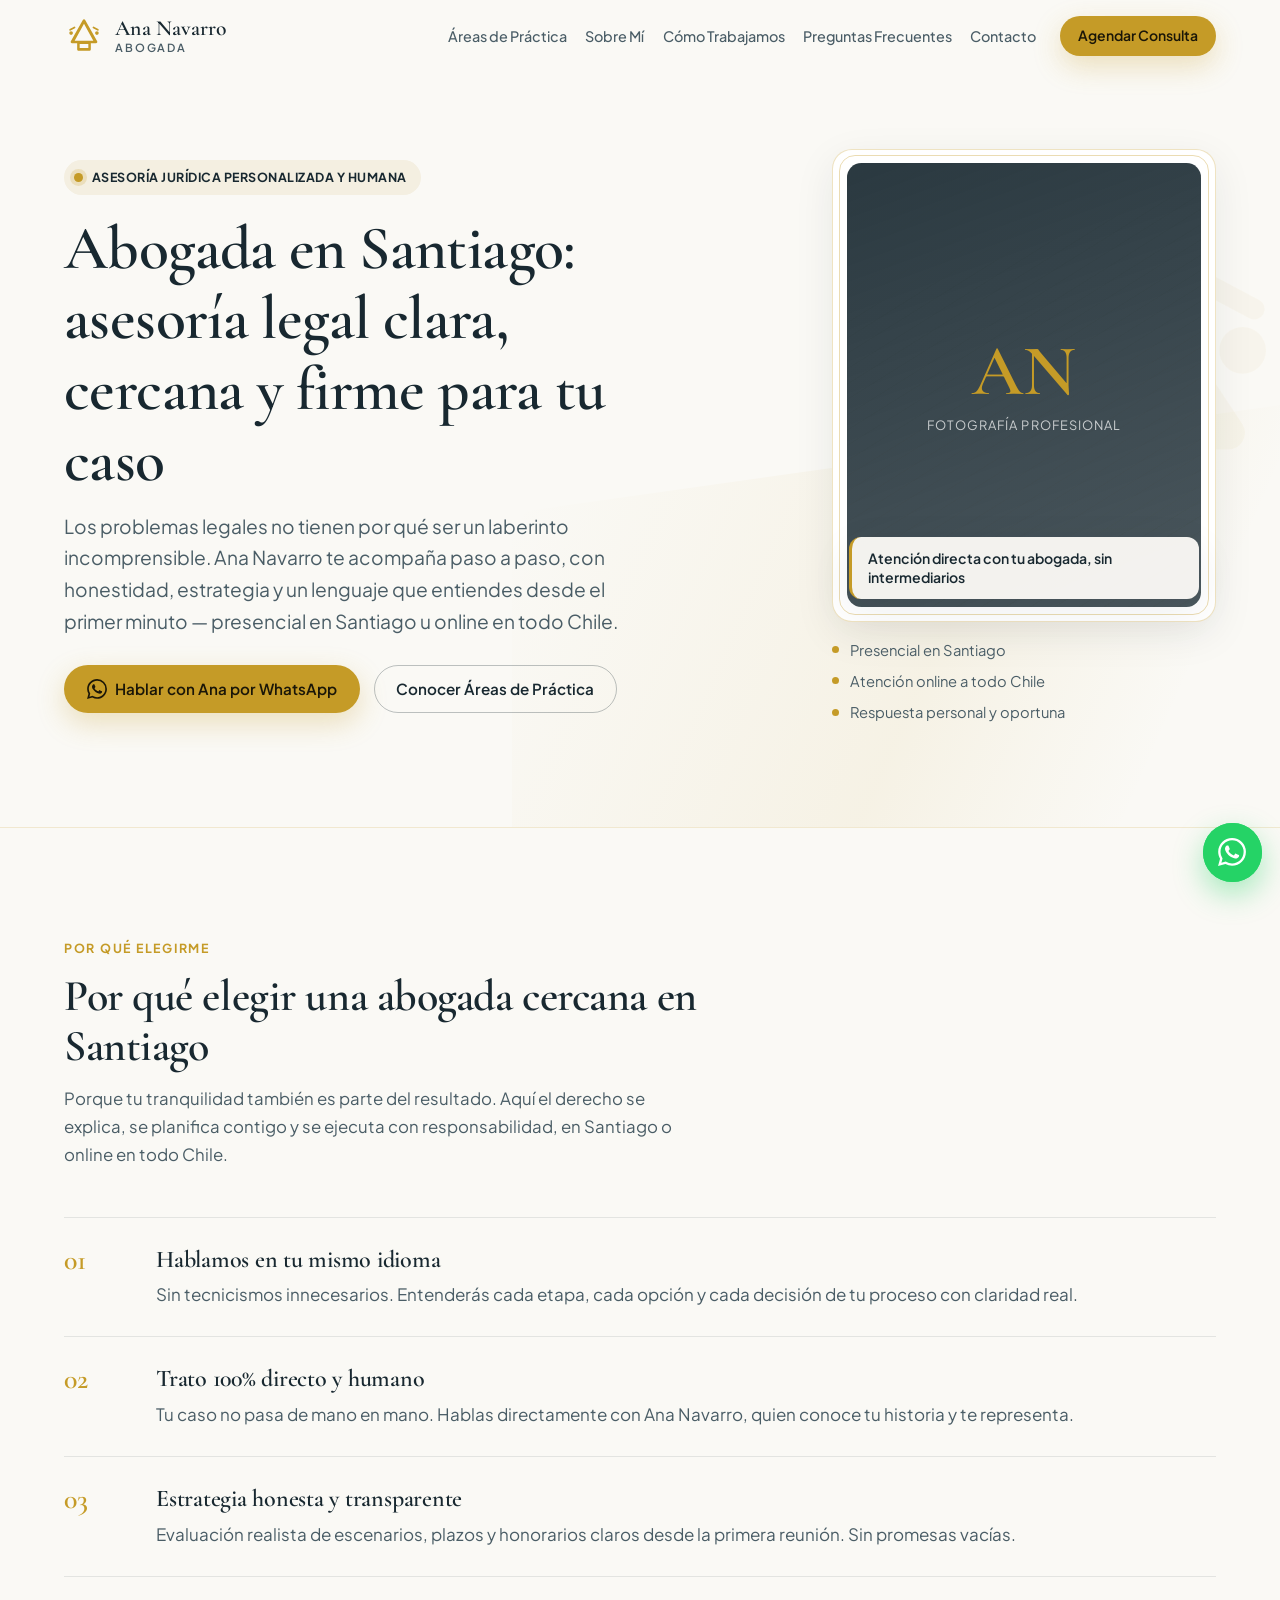
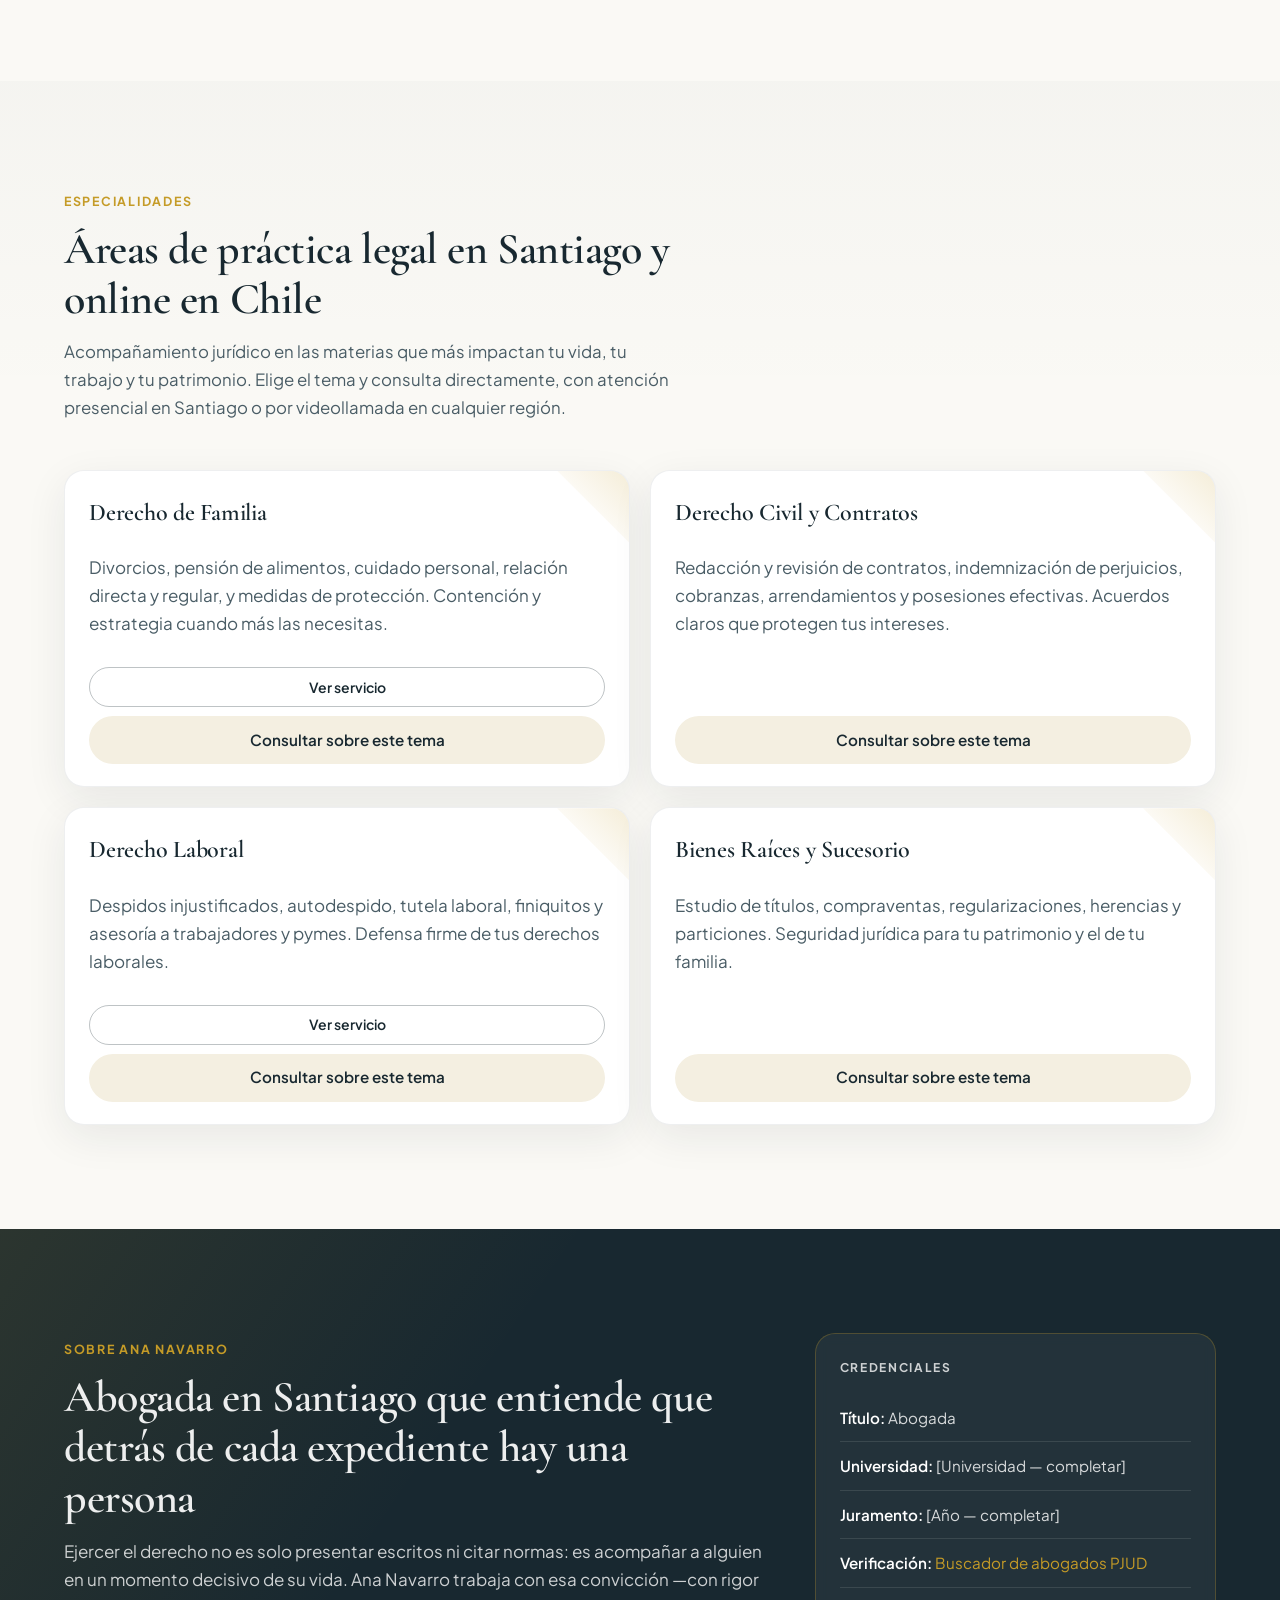
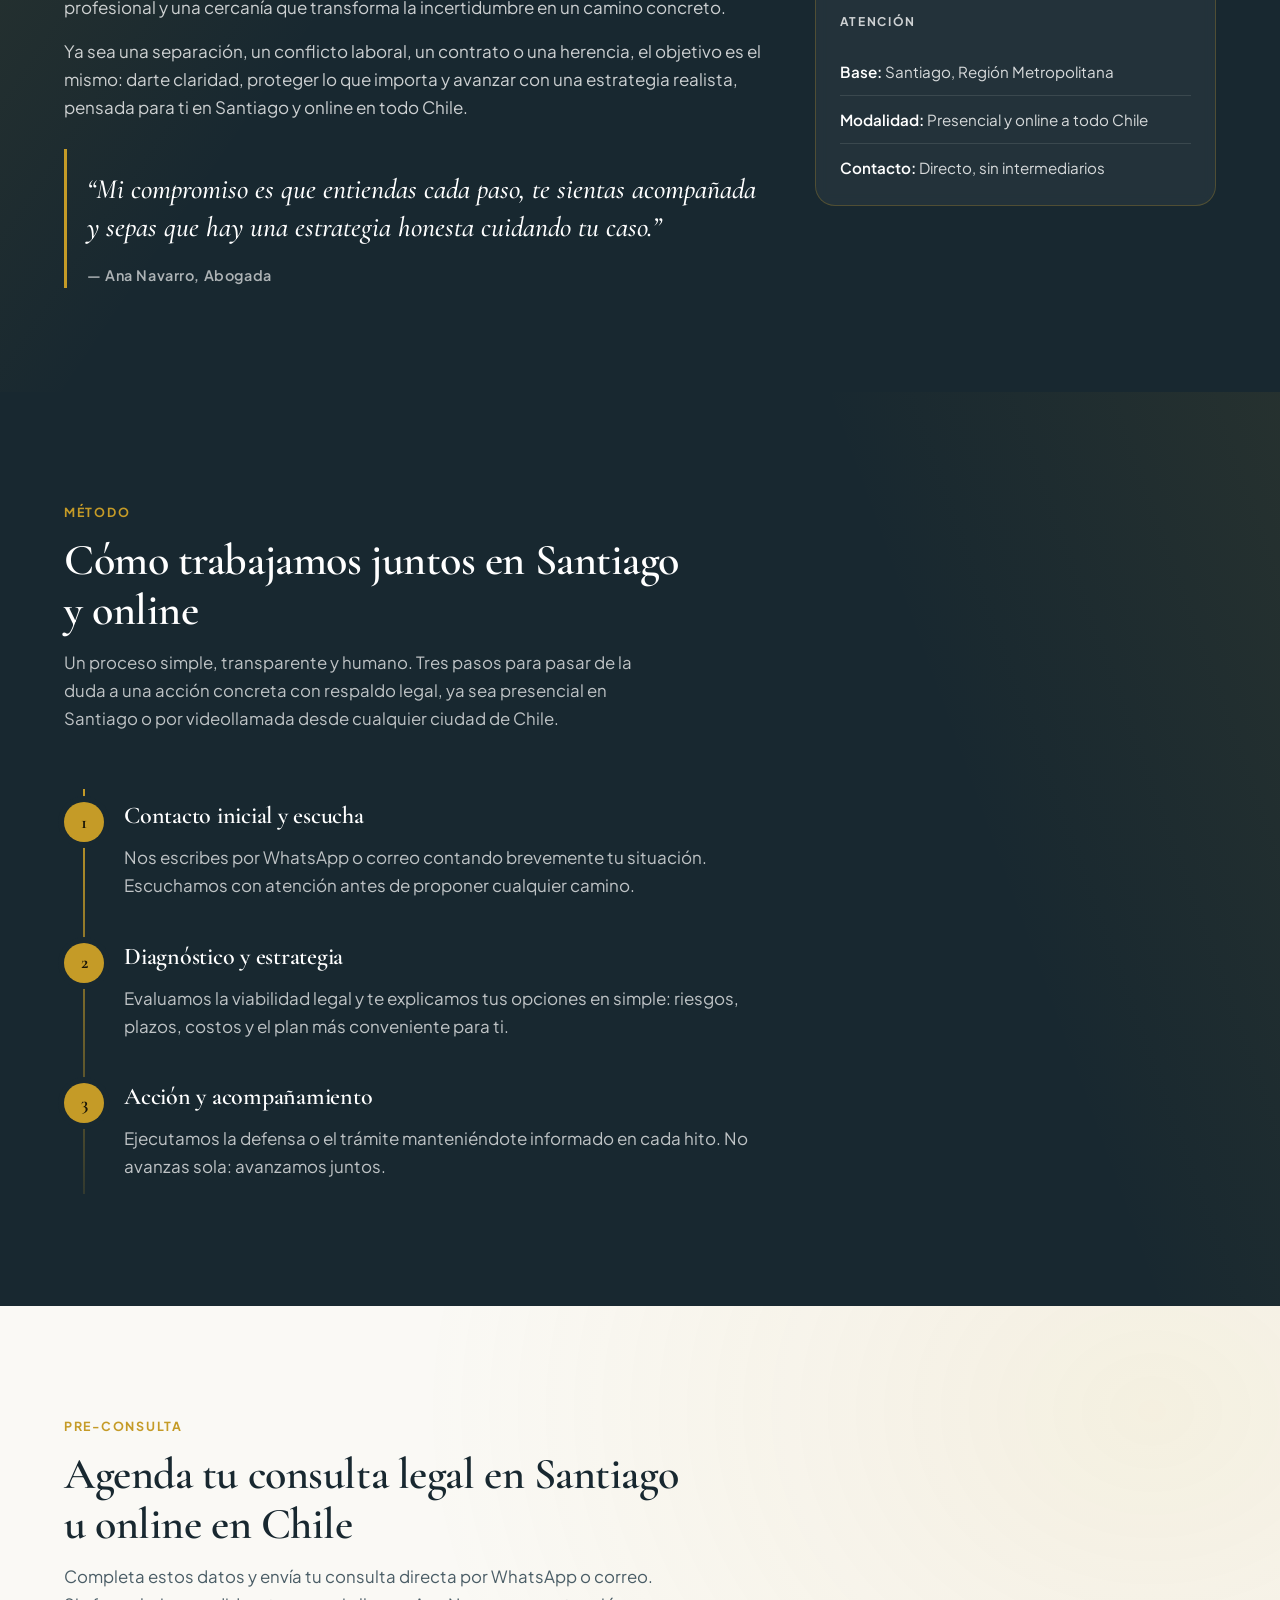
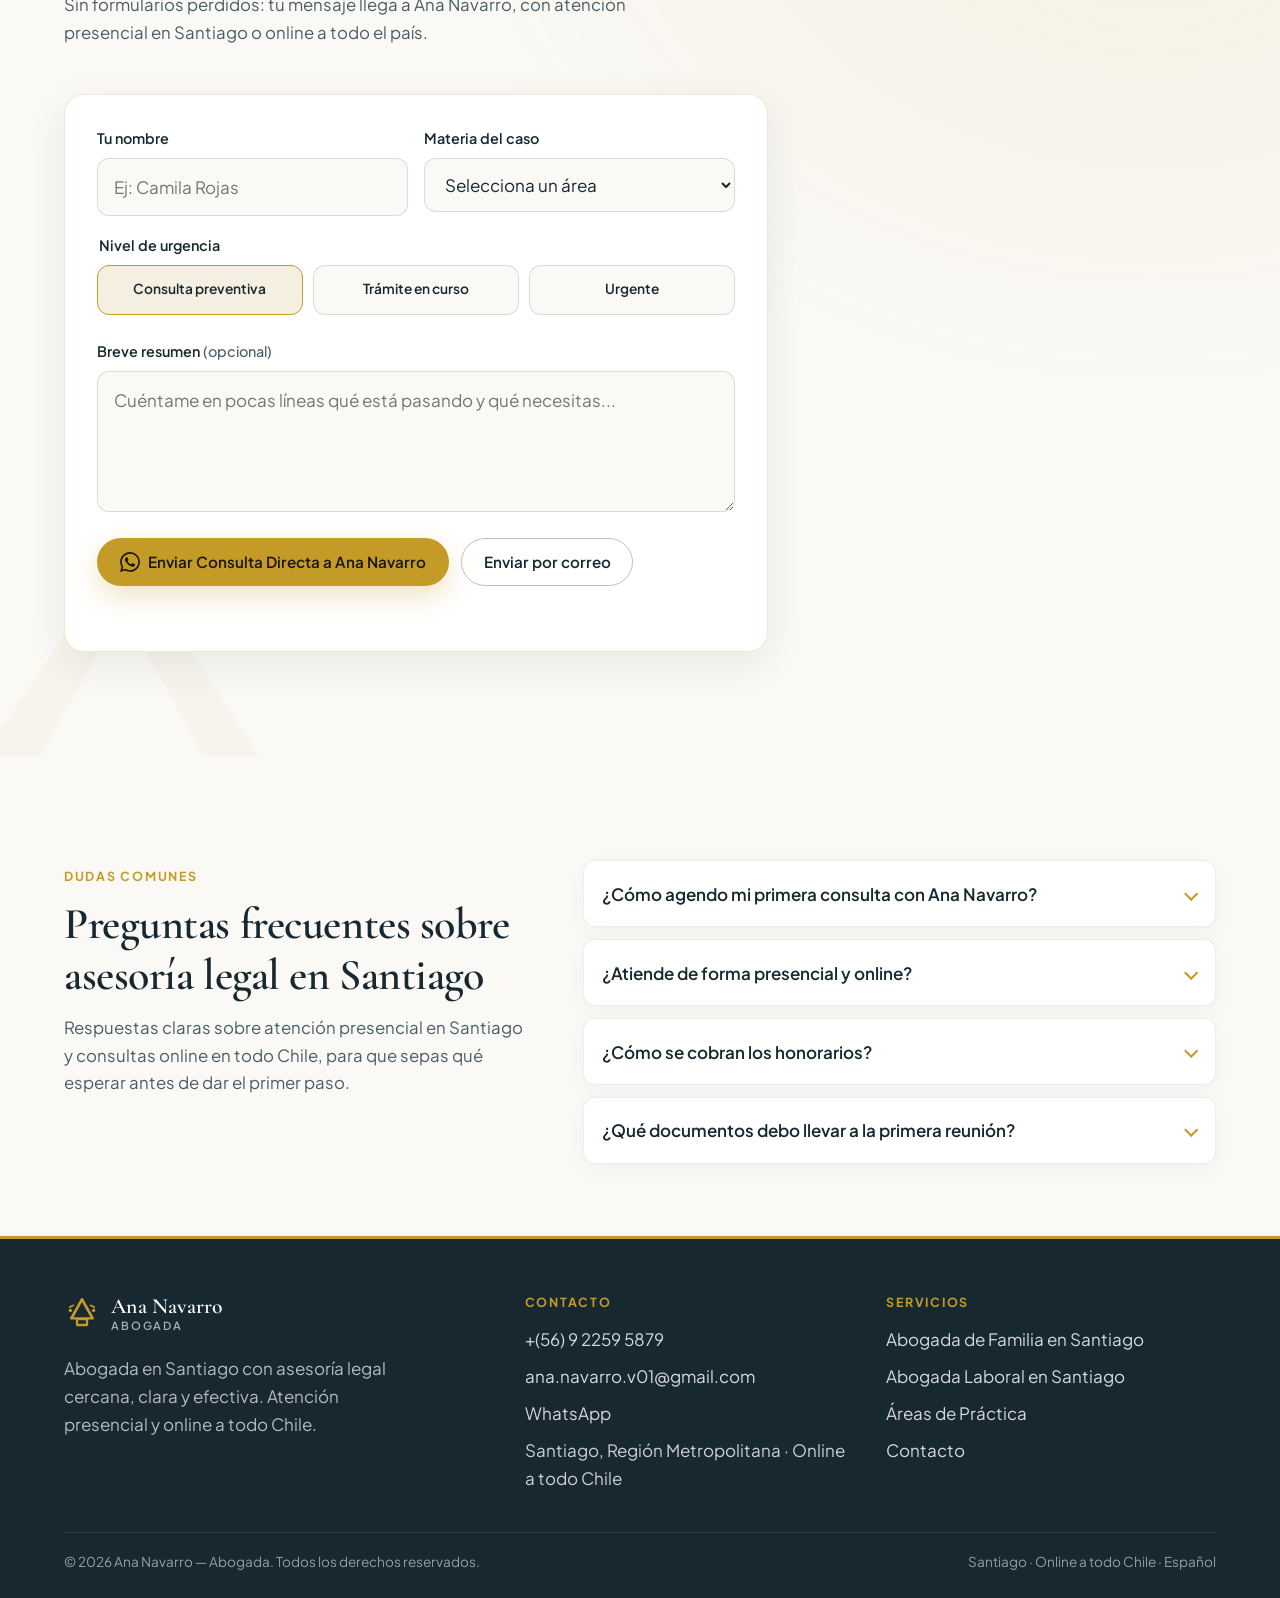
==== commit df459b30: "SEO visual + landings Familia y Laboral en Santiago (schema, sitemap, CTA movil). Co-authored-by: Cu" ====
--- a/index.html
+++ b/index.html
@@ -10,6 +10,7 @@
   <meta name="geo.region" content="CL-RM">
   <meta name="geo.placename" content="Santiago">
   <link rel="canonical" href="https://ananavarro.cl/">
+  <link rel="icon" href="/favicon.svg" type="image/svg+xml">
 
   <meta property="og:type" content="website">
   <meta property="og:locale" content="es_CL">
@@ -26,14 +27,23 @@
 
   <link rel="preconnect" href="https://fonts.googleapis.com">
   <link rel="preconnect" href="https://fonts.gstatic.com" crossorigin>
-  <link href="https://fonts.googleapis.com/css2?family=Cormorant+Garamond:ital,wght@0,500;0,600;0,700;1,500;1,600&family=Plus+Jakarta+Sans:wght@400;500;600;700&display=swap" rel="stylesheet">
-
-  <link rel="stylesheet" href="styles.css">
+  <link href="https://fonts.googleapis.com/css2?family=Cormorant+Garamond:ital,wght@0,600;1,500&family=Plus+Jakarta+Sans:wght@400;600;700&display=swap" rel="stylesheet">
+
+  <link rel="stylesheet" href="/styles.css">
 
   <script type="application/ld+json">
   {
     "@context": "https://schema.org",
     "@graph": [
+      {
+        "@type": "WebSite",
+        "@id": "https://ananavarro.cl/#website",
+        "url": "https://ananavarro.cl/",
+        "name": "Ana Navarro | Abogada",
+        "description": "Abogada en Santiago con atención presencial y asesoría legal online a todo Chile.",
+        "inLanguage": "es-CL",
+        "publisher": { "@id": "https://ananavarro.cl/#attorney" }
+      },
       {
         "@type": ["LegalService", "Attorney"],
         "@id": "https://ananavarro.cl/#attorney",
@@ -95,9 +105,49 @@
           "longitude": -70.6693
         },
         "hasMap": "https://www.google.com/maps/place/Santiago,+Chile",
+        "hasOfferCatalog": {
+          "@type": "OfferCatalog",
+          "name": "Servicios legales",
+          "itemListElement": [
+            {
+              "@type": "Offer",
+              "itemOffered": {
+                "@type": "Service",
+                "name": "Derecho de Familia en Santiago",
+                "url": "https://ananavarro.cl/abogada-familia-santiago/"
+              }
+            },
+            {
+              "@type": "Offer",
+              "itemOffered": {
+                "@type": "Service",
+                "name": "Derecho Laboral en Santiago",
+                "url": "https://ananavarro.cl/abogada-laboral-santiago/"
+              }
+            }
+          ]
+        },
         "sameAs": [
           "https://wa.me/56922595879"
         ]
+      },
+      {
+        "@type": "Person",
+        "@id": "https://ananavarro.cl/#person",
+        "name": "Ana Navarro",
+        "jobTitle": "Abogada",
+        "url": "https://ananavarro.cl/",
+        "email": "ana.navarro.v01@gmail.com",
+        "telephone": "+56922595879",
+        "image": "https://ananavarro.cl/og-image.jpg",
+        "worksFor": { "@id": "https://ananavarro.cl/#attorney" },
+        "knowsLanguage": "es",
+        "address": {
+          "@type": "PostalAddress",
+          "addressLocality": "Santiago",
+          "addressRegion": "Región Metropolitana",
+          "addressCountry": "CL"
+        }
       },
       {
         "@type": "FAQPage",
@@ -146,7 +196,7 @@
 
   <header class="site-header" id="inicio">
     <div class="header-inner">
-      <a href="#inicio" class="brand" aria-label="Ana Navarro, Abogada — Ir al inicio">
+      <a href="/" class="brand" aria-label="Ana Navarro, Abogada — Ir al inicio">
         <svg class="brand-mark" viewBox="0 0 48 48" width="40" height="40" aria-hidden="true" focusable="false">
           <path fill="currentColor" d="M24 4c-.6 0-1.1.3-1.4.8L8.2 30.2a1.6 1.6 0 0 0 1.4 2.4h6.2v7.2c0 1.1.9 2 2 2h12.4c1.1 0 2-.9 2-2v-7.2h6.2a1.6 1.6 0 0 0 1.4-2.4L25.4 4.8A1.6 1.6 0 0 0 24 4zm0 5.4 11.2 20.4H12.8L24 9.4zM18.8 33.6h10.4v4.8H18.8v-4.8z"/>
           <rect x="6" y="14" width="8" height="2.2" rx="1.1" transform="rotate(-28 10 15.1)" fill="currentColor"/>
@@ -196,11 +246,11 @@
             <span class="eyebrow-dot" aria-hidden="true"></span>
             Asesoría Jurídica Personalizada y Humana
           </p>
-          <h1 id="hero-title">Defensa y asesoría legal con la claridad, cercanía y firmeza que tu caso necesita.</h1>
+          <h1 id="hero-title">Abogada en Santiago: asesoría legal clara, cercana y firme para tu caso</h1>
           <p class="hero-lead">
             Los problemas legales no tienen por qué ser un laberinto incomprensible.
             Ana Navarro te acompaña paso a paso, con honestidad, estrategia y un lenguaje
-            que entiendes desde el primer minuto.
+            que entiendes desde el primer minuto — presencial en Santiago u online en todo Chile.
           </p>
           <div class="hero-actions">
             <a class="btn btn-primary" href="https://wa.me/56922595879" target="_blank" rel="noopener noreferrer" aria-label="Hablar con Ana por WhatsApp">
@@ -230,7 +280,7 @@
       </div>
     </section>
 
-    <section class="value" id="propuesta" aria-labelledby="value-title">
+    <section class="value value-editorial" id="propuesta" aria-labelledby="value-title">
       <div class="section-inner">
         <header class="section-head reveal">
           <p class="section-kicker">Por qué elegirme</p>
@@ -241,21 +291,27 @@
           </p>
         </header>
 
-        <div class="value-grid">
-          <article class="value-item reveal">
+        <div class="value-editorial-grid">
+          <article class="value-editorial-item reveal">
             <span class="value-index" aria-hidden="true">01</span>
-            <h3>Hablamos en tu mismo idioma</h3>
-            <p>Sin tecnicismos innecesarios. Entenderás cada etapa, cada opción y cada decisión de tu proceso con claridad real.</p>
+            <div>
+              <h3>Hablamos en tu mismo idioma</h3>
+              <p>Sin tecnicismos innecesarios. Entenderás cada etapa, cada opción y cada decisión de tu proceso con claridad real.</p>
+            </div>
           </article>
-          <article class="value-item reveal">
+          <article class="value-editorial-item reveal">
             <span class="value-index" aria-hidden="true">02</span>
-            <h3>Trato 100% directo y humano</h3>
-            <p>Tu caso no pasa de mano en mano. Hablas directamente con Ana Navarro, quien conoce tu historia y te representa.</p>
+            <div>
+              <h3>Trato 100% directo y humano</h3>
+              <p>Tu caso no pasa de mano en mano. Hablas directamente con Ana Navarro, quien conoce tu historia y te representa.</p>
+            </div>
           </article>
-          <article class="value-item reveal">
+          <article class="value-editorial-item reveal">
             <span class="value-index" aria-hidden="true">03</span>
-            <h3>Estrategia honesta y transparente</h3>
-            <p>Evaluación realista de escenarios, plazos y honorarios claros desde la primera reunión. Sin promesas vacías.</p>
+            <div>
+              <h3>Estrategia honesta y transparente</h3>
+              <p>Evaluación realista de escenarios, plazos y honorarios claros desde la primera reunión. Sin promesas vacías.</p>
+            </div>
           </article>
         </div>
       </div>
@@ -278,7 +334,10 @@
             <div class="area-accent" aria-hidden="true"></div>
             <h3>Derecho de Familia</h3>
             <p>Divorcios, pensión de alimentos, cuidado personal, relación directa y regular, y medidas de protección. Contención y estrategia cuando más las necesitas.</p>
-            <button type="button" class="btn btn-ghost area-cta" data-area="Familia">Consultar sobre este tema</button>
+            <div class="area-actions">
+              <a class="btn btn-outline btn-sm" href="/abogada-familia-santiago/">Ver servicio</a>
+              <button type="button" class="btn btn-ghost area-cta" data-area="Familia">Consultar sobre este tema</button>
+            </div>
           </article>
 
           <article class="area-card reveal">
@@ -292,7 +351,10 @@
             <div class="area-accent" aria-hidden="true"></div>
             <h3>Derecho Laboral</h3>
             <p>Despidos injustificados, autodespido, tutela laboral, finiquitos y asesoría a trabajadores y pymes. Defensa firme de tus derechos laborales.</p>
-            <button type="button" class="btn btn-ghost area-cta" data-area="Laboral">Consultar sobre este tema</button>
+            <div class="area-actions">
+              <a class="btn btn-outline btn-sm" href="/abogada-laboral-santiago/">Ver servicio</a>
+              <button type="button" class="btn btn-ghost area-cta" data-area="Laboral">Consultar sobre este tema</button>
+            </div>
           </article>
 
           <article class="area-card reveal">
@@ -327,19 +389,28 @@
             <cite>— Ana Navarro, Abogada</cite>
           </blockquote>
         </div>
-        <aside class="about-panel reveal" aria-label="Cobertura y modalidades de atención">
-          <p class="about-panel-label">Atención</p>
+        <aside class="about-panel reveal" aria-label="Credenciales y cobertura">
+          <p class="about-panel-label">Credenciales</p>
+          <ul class="credentials-list">
+            <li><strong>Título:</strong> Abogada</li>
+            <li><strong>Universidad:</strong> [Universidad — completar]</li>
+            <li><strong>Juramento:</strong> [Año — completar]</li>
+            <li>
+              <strong>Verificación:</strong>
+              <a href="https://ojv.pjud.cl/abogados" target="_blank" rel="noopener noreferrer">Buscador de abogados PJUD</a>
+            </li>
+          </ul>
+          <p class="about-panel-label about-panel-label-spaced">Atención</p>
           <ul>
-            <li><strong>Jurisdicción:</strong> Chile</li>
             <li><strong>Base:</strong> Santiago, Región Metropolitana</li>
-            <li><strong>Modalidad:</strong> Presencial en Santiago y online a todo Chile</li>
+            <li><strong>Modalidad:</strong> Presencial y online a todo Chile</li>
             <li><strong>Contacto:</strong> Directo, sin intermediarios</li>
           </ul>
         </aside>
       </div>
     </section>
 
-    <section class="process" id="como-trabajamos" aria-labelledby="process-title">
+    <section class="process process-dark" id="como-trabajamos" aria-labelledby="process-title">
       <div class="section-inner">
         <header class="section-head reveal">
           <p class="section-kicker">Método</p>
@@ -351,21 +422,27 @@
           </p>
         </header>
 
-        <ol class="process-steps">
-          <li class="process-step reveal">
+        <ol class="process-timeline">
+          <li class="process-timeline-step reveal">
             <span class="process-num" aria-hidden="true">1</span>
-            <h3>Contacto inicial y escucha</h3>
-            <p>Nos escribes por WhatsApp o correo contando brevemente tu situación. Escuchamos con atención antes de proponer cualquier camino.</p>
+            <div>
+              <h3>Contacto inicial y escucha</h3>
+              <p>Nos escribes por WhatsApp o correo contando brevemente tu situación. Escuchamos con atención antes de proponer cualquier camino.</p>
+            </div>
           </li>
-          <li class="process-step reveal">
+          <li class="process-timeline-step reveal">
             <span class="process-num" aria-hidden="true">2</span>
-            <h3>Diagnóstico y estrategia</h3>
-            <p>Evaluamos la viabilidad legal y te explicamos tus opciones en simple: riesgos, plazos, costos y el plan más conveniente para ti.</p>
+            <div>
+              <h3>Diagnóstico y estrategia</h3>
+              <p>Evaluamos la viabilidad legal y te explicamos tus opciones en simple: riesgos, plazos, costos y el plan más conveniente para ti.</p>
+            </div>
           </li>
-          <li class="process-step reveal">
+          <li class="process-timeline-step reveal">
             <span class="process-num" aria-hidden="true">3</span>
-            <h3>Acción y acompañamiento</h3>
-            <p>Ejecutamos la defensa o el trámite manteniéndote informado en cada hito. No avanzas sola: avanzamos juntos.</p>
+            <div>
+              <h3>Acción y acompañamiento</h3>
+              <p>Ejecutamos la defensa o el trámite manteniéndote informado en cada hito. No avanzas sola: avanzamos juntos.</p>
+            </div>
           </li>
         </ol>
       </div>
@@ -511,7 +588,7 @@
   <footer class="site-footer">
     <div class="footer-inner">
       <div class="footer-brand">
-        <a href="#inicio" class="brand brand-footer" aria-label="Ana Navarro, Abogada — Ir al inicio">
+        <a href="/" class="brand brand-footer" aria-label="Ana Navarro, Abogada — Ir al inicio">
           <svg class="brand-mark" viewBox="0 0 48 48" width="36" height="36" aria-hidden="true" focusable="false">
             <path fill="currentColor" d="M24 4c-.6 0-1.1.3-1.4.8L8.2 30.2a1.6 1.6 0 0 0 1.4 2.4h6.2v7.2c0 1.1.9 2 2 2h12.4c1.1 0 2-.9 2-2v-7.2h6.2a1.6 1.6 0 0 0 1.4-2.4L25.4 4.8A1.6 1.6 0 0 0 24 4zm0 5.4 11.2 20.4H12.8L24 9.4zM18.8 33.6h10.4v4.8H18.8v-4.8z"/>
             <rect x="6" y="14" width="8" height="2.2" rx="1.1" transform="rotate(-28 10 15.1)" fill="currentColor"/>
@@ -544,13 +621,12 @@
       </div>
 
       <nav class="footer-nav" aria-label="Enlaces del pie de página">
-        <h2 class="footer-heading">Navegación</h2>
+        <h2 class="footer-heading">Servicios</h2>
         <ul>
-          <li><a href="#areas">Áreas de Práctica</a></li>
-          <li><a href="#sobre-mi">Sobre Mí</a></li>
-          <li><a href="#como-trabajamos">Cómo Trabajamos</a></li>
-          <li><a href="#faq">Preguntas Frecuentes</a></li>
-          <li><a href="#contacto">Contacto</a></li>
+          <li><a href="/abogada-familia-santiago/">Abogada de Familia en Santiago</a></li>
+          <li><a href="/abogada-laboral-santiago/">Abogada Laboral en Santiago</a></li>
+          <li><a href="/#areas">Áreas de Práctica</a></li>
+          <li><a href="/#contacto">Contacto</a></li>
         </ul>
       </nav>
     </div>
@@ -560,6 +636,18 @@
       <p class="footer-legal">Santiago · Online a todo Chile · Español</p>
     </div>
   </footer>
+
+  <div class="mobile-cta-bar" role="group" aria-label="Acciones rápidas de contacto">
+    <a class="mobile-cta-wa" href="https://wa.me/56922595879" target="_blank" rel="noopener noreferrer">
+      <svg viewBox="0 0 24 24" width="18" height="18" aria-hidden="true" focusable="false">
+        <path fill="currentColor" d="M17.472 14.382c-.297-.149-1.758-.867-2.03-.967-.273-.099-.471-.148-.67.15-.197.297-.767.966-.94 1.164-.173.199-.347.223-.644.075-.297-.15-1.255-.463-2.39-1.475-.883-.788-1.48-1.761-1.653-2.059-.173-.297-.018-.458.13-.606.134-.133.298-.347.446-.52.149-.174.198-.298.298-.497.099-.198.05-.371-.025-.52-.075-.149-.669-1.612-.916-2.207-.242-.579-.487-.5-.669-.51-.173-.008-.371-.01-.57-.01-.198 0-.52.074-.792.372-.272.297-1.04 1.016-1.04 2.479 0 1.462 1.065 2.875 1.213 3.074.149.198 2.096 3.2 5.077 4.487.709.306 1.262.489 1.694.625.712.227 1.36.195 1.871.118.571-.085 1.758-.719 2.006-1.413.248-.694.248-1.289.173-1.413-.074-.124-.272-.198-.57-.347m-5.421 7.403h-.004a9.87 9.87 0 0 1-5.031-1.378l-.361-.214-3.741.982.998-3.648-.235-.374a9.86 9.86 0 0 1-1.51-5.26c.001-5.45 4.436-9.884 9.888-9.884 2.64 0 5.122 1.03 6.988 2.898a9.825 9.825 0 0 1 2.893 6.994c-.003 5.45-4.435 9.884-9.885 9.884m8.413-18.297A11.815 11.815 0 0 0 12.05 0C5.495 0 .16 5.335.157 11.892c0 2.096.547 4.142 1.588 5.945L.057 24l6.305-1.654a11.882 11.882 0 0 0 5.683 1.448h.005c6.554 0 11.89-5.335 11.893-11.893a11.821 11.821 0 0 0-3.48-8.413z"/>
+      </svg>
+      WhatsApp
+    </a>
+    <a class="mobile-cta-call" href="tel:+56922595879">
+      Llamar
+    </a>
+  </div>
 
   <a
     class="wa-float"
@@ -575,6 +663,6 @@
     </svg>
   </a>
 
-  <script src="script.js" defer></script>
+  <script src="/script.js" defer></script>
 </body>
 </html>
--- a/styles.css
+++ b/styles.css
@@ -82,10 +82,11 @@
   line-height: 1.65;
   color: var(--text-primary);
   background:
-    linear-gradient(135deg, transparent 0 48%, rgba(197, 155, 39, 0.035) 48% 52%, transparent 52%) fixed,
+    linear-gradient(135deg, transparent 0 48%, rgba(197, 155, 39, 0.035) 48% 52%, transparent 52%),
     var(--bg-primary);
   -webkit-font-smoothing: antialiased;
   text-rendering: optimizeLegibility;
+  padding-bottom: 0;
 }
 
 img,
@@ -596,46 +597,39 @@
 }
 
 /* --------------------------------------------------------------------------
-   Value
+   Value (editorial)
    -------------------------------------------------------------------------- */
 
 .value {
   padding: var(--space-9) 0;
 }
 
-.value-grid {
-  display: grid;
-  grid-template-columns: repeat(3, 1fr);
+.value-editorial-grid {
+  display: grid;
+  gap: 0;
+  border-top: 1px solid rgba(24, 40, 48, 0.1);
+}
+
+.value-editorial-item {
+  display: grid;
+  grid-template-columns: 4.5rem 1fr;
   gap: 1.25rem;
-}
-
-.value-item {
-  position: relative;
-  padding: 1.75rem 1.5rem 1.6rem;
-  background: var(--bg-surface);
-  border-radius: var(--radius-lg);
-  border: 1px solid rgba(24, 40, 48, 0.06);
-  box-shadow: var(--shadow-soft);
-  overflow: hidden;
-}
-
-.value-item::after {
-  content: "";
-  position: absolute;
-  left: 0;
-  right: 0;
-  bottom: 0;
-  height: 3px;
-  background: linear-gradient(90deg, var(--accent-gold), transparent 70%);
+  padding: 1.75rem 0;
+  border-bottom: 1px solid rgba(24, 40, 48, 0.1);
+  align-items: start;
+}
+
+.value-editorial-item h3 {
+  margin-bottom: 0.45rem;
 }
 
 .value-index {
   display: block;
-  margin-bottom: 1rem;
   font-family: var(--font-display);
-  font-size: 1.5rem;
+  font-size: 1.75rem;
   font-weight: 600;
   color: var(--accent-gold);
+  line-height: 1;
 }
 
 /* --------------------------------------------------------------------------
@@ -689,6 +683,17 @@
   flex: 1;
 }
 
+.area-actions {
+  display: grid;
+  gap: 0.55rem;
+  margin-top: auto;
+}
+
+.area-actions .btn-ghost,
+.area-actions .area-cta {
+  margin-top: 0;
+}
+
 /* --------------------------------------------------------------------------
    About
    -------------------------------------------------------------------------- */
@@ -793,39 +798,89 @@
   font-weight: 600;
 }
 
+.about-panel a {
+  color: var(--accent-gold);
+  text-decoration: none;
+}
+
+.about-panel a:hover {
+  text-decoration: underline;
+}
+
+.about-panel-label-spaced {
+  margin-top: 1.5rem;
+}
+
+.credentials-list li:last-child {
+  border-bottom: 1px solid rgba(255, 255, 255, 0.1);
+  padding-bottom: 0.7rem;
+}
+
 /* --------------------------------------------------------------------------
-   Process
+   Process (dark timeline)
    -------------------------------------------------------------------------- */
 
 .process {
   padding: var(--space-9) 0;
 }
 
-.process-steps {
-  display: grid;
-  grid-template-columns: repeat(3, 1fr);
-  gap: 1.25rem;
-  counter-reset: none;
-}
-
-.process-step {
+.process-dark {
+  background: var(--bg-dark);
+  color: #fff;
   position: relative;
-  padding: 1.75rem 1.5rem;
-  background: var(--bg-surface);
-  border-radius: var(--radius-lg);
-  border: 1px solid rgba(24, 40, 48, 0.07);
-  box-shadow: var(--shadow-soft);
-}
-
-.process-step:not(:last-child)::after {
+  overflow: hidden;
+}
+
+.process-dark::before {
   content: "";
   position: absolute;
-  top: 2.35rem;
-  right: -0.75rem;
-  width: 1.5rem;
-  height: 2px;
-  background: linear-gradient(90deg, var(--accent-gold), transparent);
+  right: -10%;
+  top: 0;
+  width: 45%;
+  height: 100%;
+  background: linear-gradient(250deg, rgba(197, 155, 39, 0.1), transparent 65%);
+  pointer-events: none;
+}
+
+.process-dark .section-kicker {
+  color: var(--accent-gold);
+}
+
+.process-dark h2,
+.process-dark h3 {
+  color: #fff;
+}
+
+.process-dark .section-lead,
+.process-dark p {
+  color: rgba(255, 255, 255, 0.72);
+}
+
+.process-timeline {
+  position: relative;
   z-index: 1;
+  display: grid;
+  gap: 0;
+  max-width: 44rem;
+}
+
+.process-timeline::before {
+  content: "";
+  position: absolute;
+  left: 1.2rem;
+  top: 0.5rem;
+  bottom: 0.5rem;
+  width: 2px;
+  background: linear-gradient(180deg, var(--accent-gold), rgba(197, 155, 39, 0.15));
+}
+
+.process-timeline-step {
+  position: relative;
+  display: grid;
+  grid-template-columns: 2.5rem 1fr;
+  gap: 1.25rem;
+  padding: 1.35rem 0;
+  align-items: start;
 }
 
 .process-num {
@@ -833,13 +888,15 @@
   place-items: center;
   width: 2.5rem;
   height: 2.5rem;
-  margin-bottom: 1rem;
   border-radius: 50%;
-  background: var(--accent-gold-light);
-  color: var(--accent-gold);
+  background: var(--accent-gold);
+  color: #1a1608;
   font-family: var(--font-display);
-  font-size: 1.25rem;
+  font-size: 1.15rem;
   font-weight: 700;
+  position: relative;
+  z-index: 1;
+  box-shadow: 0 0 0 6px var(--bg-dark);
 }
 
 /* --------------------------------------------------------------------------
@@ -1162,7 +1219,7 @@
   position: fixed;
   right: 1.15rem;
   bottom: 1.15rem;
-  z-index: 90;
+  z-index: 95;
   width: 3.65rem;
   height: 3.65rem;
   display: grid;
@@ -1260,7 +1317,9 @@
   .hero-inner,
   .about-inner,
   .faq-inner,
-  .footer-inner {
+  .footer-inner,
+  .landing-split,
+  .landing-keys {
     grid-template-columns: 1fr;
   }
 
@@ -1268,15 +1327,6 @@
     justify-self: stretch;
     width: 100%;
     max-width: 28rem;
-  }
-
-  .value-grid,
-  .process-steps {
-    grid-template-columns: 1fr;
-  }
-
-  .process-step:not(:last-child)::after {
-    display: none;
   }
 
   .areas-grid {
@@ -1333,6 +1383,22 @@
   .wa-float-tooltip {
     display: none;
   }
+
+  .wa-float {
+    display: none;
+  }
+
+  .mobile-cta-bar {
+    display: grid;
+  }
+
+  body {
+    padding-bottom: 4.5rem;
+  }
+
+  .site-footer {
+    padding-bottom: 0.5rem;
+  }
 }
 
 @media (max-width: 480px) {
@@ -1352,6 +1418,11 @@
   .footer-bottom {
     flex-direction: column;
   }
+
+  .value-editorial-item {
+    grid-template-columns: 3rem 1fr;
+    gap: 0.85rem;
+  }
 }
 
 @media (min-width: 1400px) {
@@ -1359,3 +1430,218 @@
     --max-w: 78rem;
   }
 }
+
+/* --------------------------------------------------------------------------
+   Mobile CTA bar
+   -------------------------------------------------------------------------- */
+
+.mobile-cta-bar {
+  display: none;
+  position: fixed;
+  left: 0;
+  right: 0;
+  bottom: 0;
+  z-index: 100;
+  grid-template-columns: 1.2fr 1fr;
+  gap: 0.5rem;
+  padding: 0.65rem 0.85rem calc(0.65rem + env(safe-area-inset-bottom));
+  background: rgba(24, 40, 48, 0.96);
+  border-top: 1px solid rgba(197, 155, 39, 0.35);
+  backdrop-filter: blur(10px);
+}
+
+.mobile-cta-bar a {
+  display: inline-flex;
+  align-items: center;
+  justify-content: center;
+  gap: 0.4rem;
+  min-height: 2.85rem;
+  border-radius: 999px;
+  font-size: 0.9rem;
+  font-weight: 700;
+  text-decoration: none;
+}
+
+.mobile-cta-wa {
+  background: var(--wa-green);
+  color: #fff;
+}
+
+.mobile-cta-call {
+  background: transparent;
+  color: #fff;
+  border: 1.5px solid rgba(255, 255, 255, 0.35);
+}
+
+/* --------------------------------------------------------------------------
+   Service landing pages
+   -------------------------------------------------------------------------- */
+
+.breadcrumb {
+  width: min(100% - 2rem, var(--max-w));
+  margin: 1.15rem auto 0;
+  font-size: 0.85rem;
+  color: var(--text-secondary);
+}
+
+.breadcrumb ol {
+  display: flex;
+  flex-wrap: wrap;
+  gap: 0.35rem 0.5rem;
+  align-items: center;
+}
+
+.breadcrumb li:not(:last-child)::after {
+  content: "/";
+  margin-left: 0.5rem;
+  color: rgba(24, 40, 48, 0.35);
+}
+
+.breadcrumb a {
+  color: var(--text-secondary);
+  text-decoration: none;
+}
+
+.breadcrumb a:hover {
+  color: var(--accent-gold);
+}
+
+.breadcrumb [aria-current="page"] {
+  color: var(--text-primary);
+  font-weight: 600;
+}
+
+.landing-hero {
+  padding: clamp(2rem, 5vw, 3.5rem) 0 clamp(2.5rem, 6vw, 4rem);
+  border-bottom: 1px solid rgba(197, 155, 39, 0.18);
+}
+
+.landing-hero-inner {
+  width: min(100% - 2rem, var(--max-w));
+  margin-inline: auto;
+  max-width: 46rem;
+}
+
+.landing-hero .hero-lead {
+  margin-bottom: 1.5rem;
+}
+
+.legal-note {
+  margin-top: 1.25rem;
+  padding: 0.75rem 1rem;
+  background: var(--accent-gold-light);
+  border-left: 3px solid var(--accent-gold);
+  border-radius: 0 var(--radius-sm) var(--radius-sm) 0;
+  font-size: 0.85rem;
+  color: var(--text-secondary);
+}
+
+.content-block {
+  padding: var(--space-8) 0 0;
+}
+
+.content-block .section-inner {
+  max-width: 46rem;
+}
+
+.situation-list {
+  display: grid;
+  gap: 0.75rem;
+  margin: 1.25rem 0 0;
+}
+
+.situation-list li {
+  position: relative;
+  padding: 0.95rem 1rem 0.95rem 2.5rem;
+  background: var(--bg-surface);
+  border: 1px solid rgba(24, 40, 48, 0.07);
+  border-radius: var(--radius-md);
+  color: var(--text-secondary);
+}
+
+.situation-list li::before {
+  content: "";
+  position: absolute;
+  left: 1rem;
+  top: 1.25rem;
+  width: 0.5rem;
+  height: 0.5rem;
+  border-radius: 50%;
+  background: var(--accent-gold);
+}
+
+.subservice-grid {
+  display: grid;
+  gap: 1rem;
+  margin-top: 1.5rem;
+}
+
+.subservice-card {
+  padding: 1.35rem 1.25rem;
+  background: var(--bg-surface);
+  border: 1px solid rgba(24, 40, 48, 0.07);
+  border-radius: var(--radius-lg);
+  border-top: 3px solid var(--accent-gold);
+  box-shadow: var(--shadow-soft);
+}
+
+.subservice-card h3 {
+  margin-bottom: 0.55rem;
+}
+
+.landing-keys {
+  display: grid;
+  grid-template-columns: 1fr 1fr;
+  gap: 1rem;
+  margin-top: 1.5rem;
+}
+
+.key-card {
+  padding: 1.25rem;
+  background: var(--bg-dark);
+  color: #fff;
+  border-radius: var(--radius-lg);
+}
+
+.key-card h3 {
+  color: var(--accent-gold);
+  font-size: 1.15rem;
+  margin-bottom: 0.55rem;
+}
+
+.key-card p {
+  color: rgba(255, 255, 255, 0.78);
+  margin: 0;
+  font-size: 0.95rem;
+}
+
+.related-services {
+  display: flex;
+  flex-wrap: wrap;
+  gap: 0.75rem;
+  margin-top: 1.5rem;
+}
+
+.landing-faq .faq-inner {
+  grid-template-columns: 1fr;
+  max-width: 46rem;
+}
+
+.disclaimer {
+  margin-top: 1.5rem;
+  font-size: 0.82rem;
+  color: var(--text-secondary);
+  font-style: italic;
+}
+
+.content-block .process-num {
+  box-shadow: 0 0 0 6px var(--bg-primary);
+}
+
+.content-block .process-timeline-step h3 {
+  color: var(--text-primary);
+}
+
+.content-block .process-timeline-step p {
+  color: var(--text-secondary);
+}
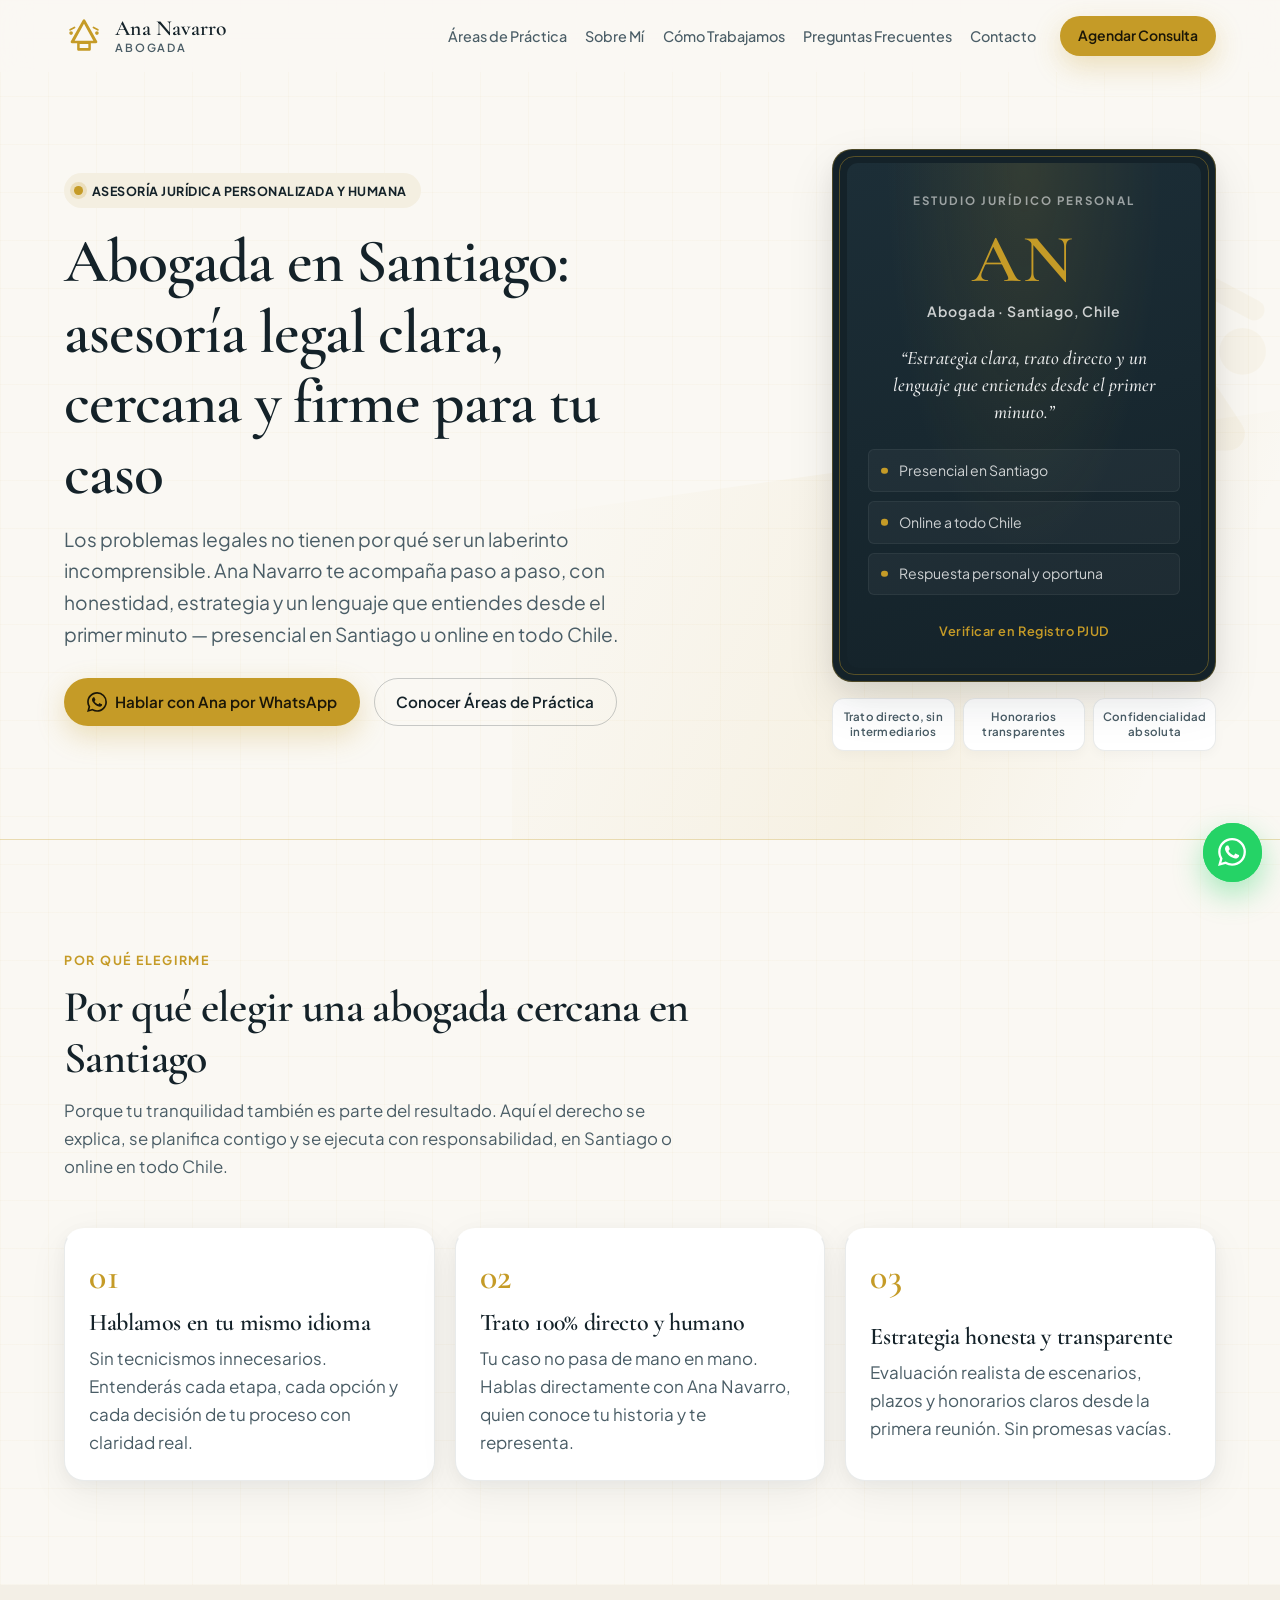
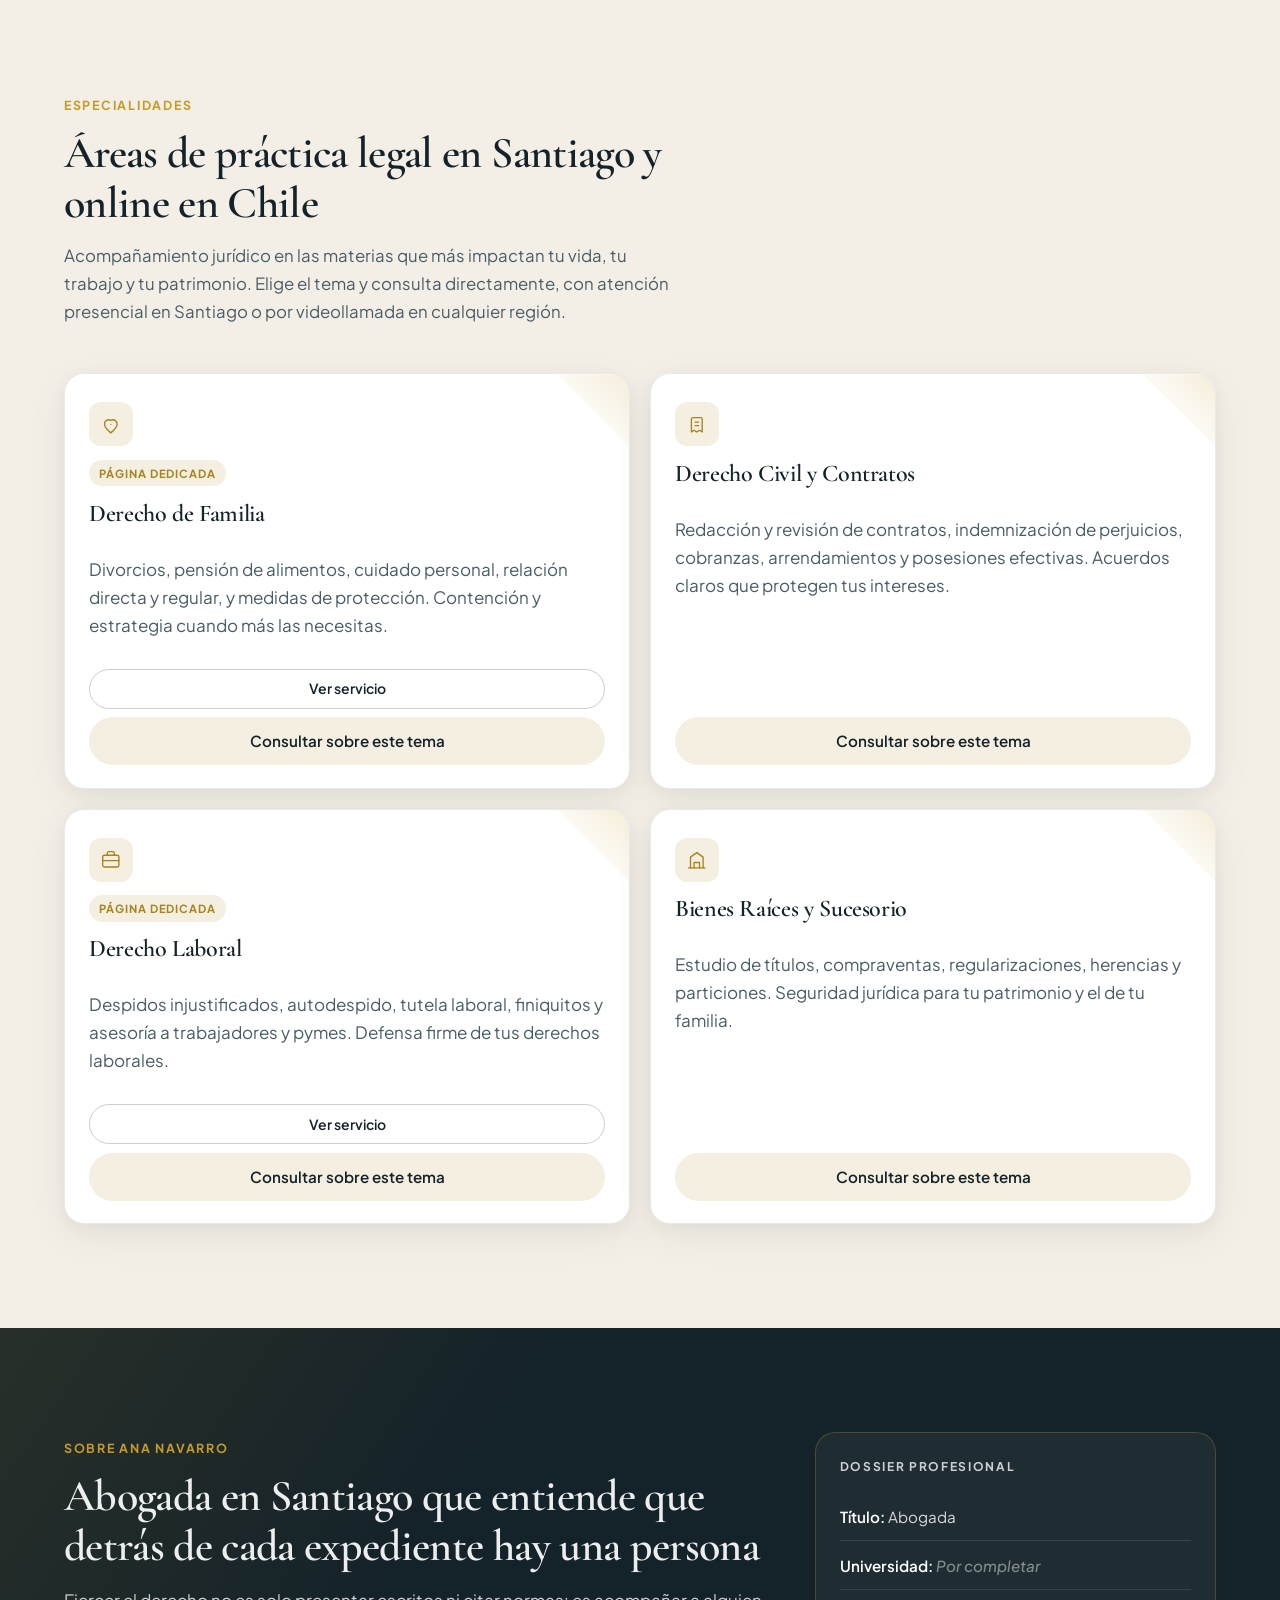
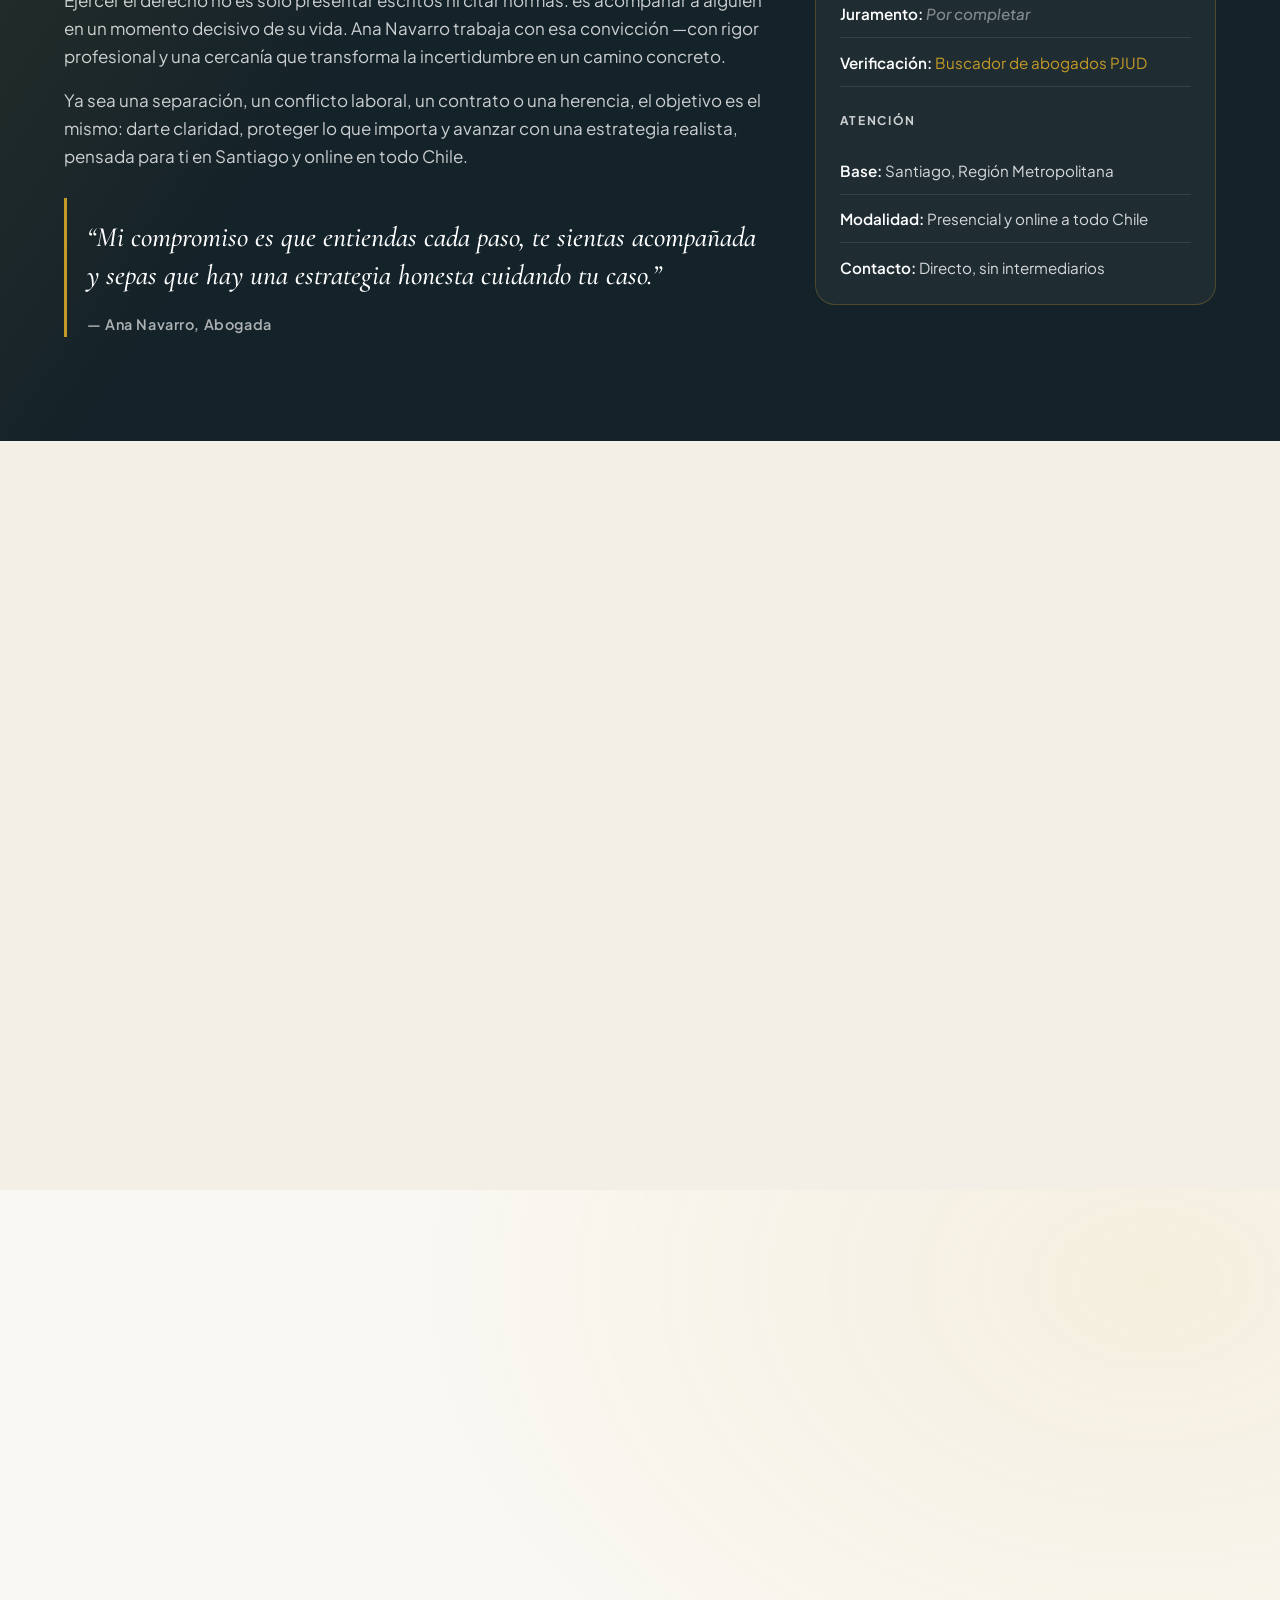
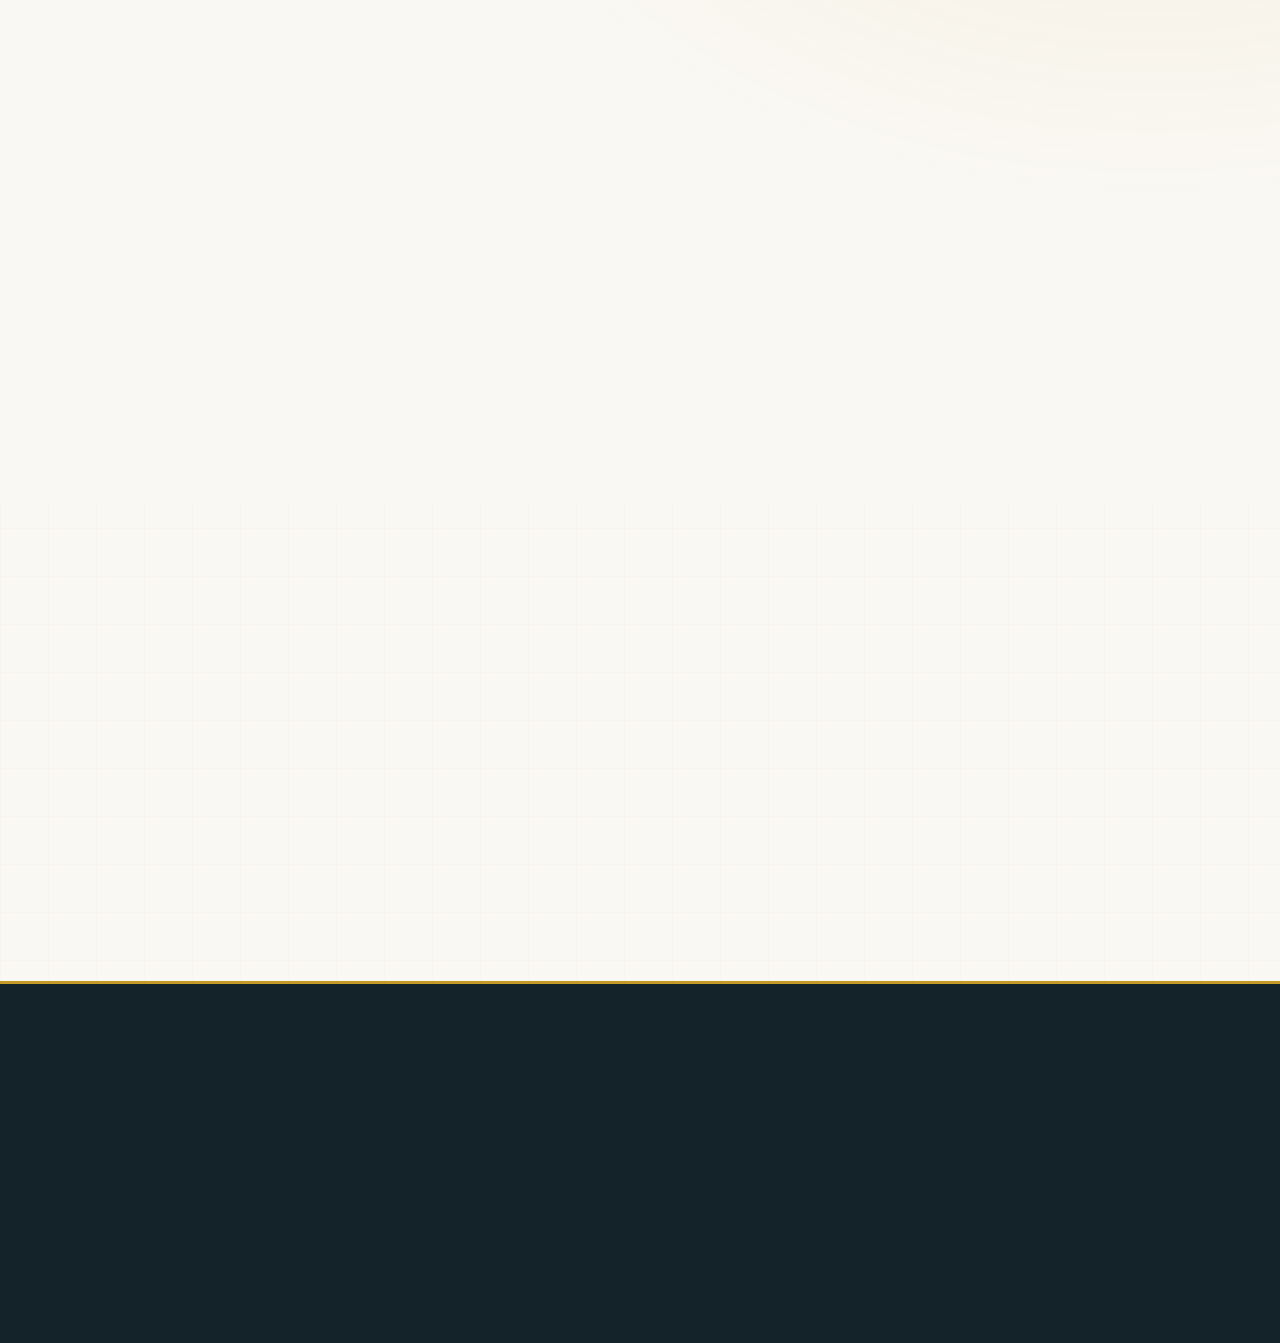
==== commit 8105a34d: "Evolución visual editorial ligera y optimización Core Web Vitals. Tarjeta de firma en hero, ritmo cl" ====
--- a/index.html
+++ b/index.html
@@ -27,7 +27,10 @@
 
   <link rel="preconnect" href="https://fonts.googleapis.com">
   <link rel="preconnect" href="https://fonts.gstatic.com" crossorigin>
-  <link href="https://fonts.googleapis.com/css2?family=Cormorant+Garamond:ital,wght@0,600;1,500&family=Plus+Jakarta+Sans:wght@400;600;700&display=swap" rel="stylesheet">
+  <link rel="stylesheet" href="https://fonts.googleapis.com/css2?family=Cormorant+Garamond:ital,wght@0,600;1,500&family=Plus+Jakarta+Sans:wght@400;600;700&display=swap" media="print" onload="this.media='all'">
+  <noscript>
+    <link rel="stylesheet" href="https://fonts.googleapis.com/css2?family=Cormorant+Garamond:ital,wght@0,600;1,500&family=Plus+Jakarta+Sans:wght@400;600;700&display=swap">
+  </noscript>
 
   <link rel="stylesheet" href="/styles.css">
 
@@ -241,7 +244,7 @@
       </div>
 
       <div class="hero-inner">
-        <div class="hero-copy reveal">
+        <div class="hero-copy hero-animate">
           <p class="eyebrow">
             <span class="eyebrow-dot" aria-hidden="true"></span>
             Asesoría Jurídica Personalizada y Humana
@@ -263,18 +266,29 @@
           </div>
         </div>
 
-        <aside class="hero-trust reveal" aria-label="Atención directa con Ana Navarro">
-          <div class="trust-frame">
-            <div class="trust-portrait" role="img" aria-label="Espacio reservado para la fotografía profesional de Ana Navarro">
-              <div class="trust-monogram" aria-hidden="true">AN</div>
-              <p class="trust-placeholder-note">Fotografía profesional</p>
-            </div>
-            <p class="trust-badge">Atención directa con tu abogada, sin intermediarios</p>
+        <aside class="hero-trust hero-animate" aria-label="Firma y confianza — Ana Navarro">
+          <div class="authority-card">
+            <div class="authority-card-inner">
+              <p class="authority-eyebrow">Estudio jurídico personal</p>
+              <div class="authority-monogram" aria-hidden="true">AN</div>
+              <p class="authority-role">Abogada · Santiago, Chile</p>
+              <blockquote class="authority-quote">
+                “Estrategia clara, trato directo y un lenguaje que entiendes desde el primer minuto.”
+              </blockquote>
+              <ul class="authority-meta">
+                <li>Presencial en Santiago</li>
+                <li>Online a todo Chile</li>
+                <li>Respuesta personal y oportuna</li>
+              </ul>
+              <a class="authority-verify" href="https://ojv.pjud.cl/abogados" target="_blank" rel="noopener noreferrer">
+                Verificar en Registro PJUD
+              </a>
+            </div>
           </div>
-          <ul class="trust-meta">
-            <li>Presencial en Santiago</li>
-            <li>Atención online a todo Chile</li>
-            <li>Respuesta personal y oportuna</li>
+          <ul class="hero-guarantees" aria-label="Compromisos de atención">
+            <li>Trato directo, sin intermediarios</li>
+            <li>Honorarios transparentes</li>
+            <li>Confidencialidad absoluta</li>
           </ul>
         </aside>
       </div>
@@ -292,21 +306,21 @@
         </header>
 
         <div class="value-editorial-grid">
-          <article class="value-editorial-item reveal">
+          <article class="value-editorial-item reveal" style="--delay:0ms">
             <span class="value-index" aria-hidden="true">01</span>
             <div>
               <h3>Hablamos en tu mismo idioma</h3>
               <p>Sin tecnicismos innecesarios. Entenderás cada etapa, cada opción y cada decisión de tu proceso con claridad real.</p>
             </div>
           </article>
-          <article class="value-editorial-item reveal">
+          <article class="value-editorial-item reveal" style="--delay:80ms">
             <span class="value-index" aria-hidden="true">02</span>
             <div>
               <h3>Trato 100% directo y humano</h3>
               <p>Tu caso no pasa de mano en mano. Hablas directamente con Ana Navarro, quien conoce tu historia y te representa.</p>
             </div>
           </article>
-          <article class="value-editorial-item reveal">
+          <article class="value-editorial-item reveal" style="--delay:160ms">
             <span class="value-index" aria-hidden="true">03</span>
             <div>
               <h3>Estrategia honesta y transparente</h3>
@@ -330,8 +344,15 @@
         </header>
 
         <div class="areas-grid">
-          <article class="area-card reveal">
+          <article class="area-card reveal" style="--delay:0ms">
             <div class="area-accent" aria-hidden="true"></div>
+            <div class="area-icon" aria-hidden="true">
+              <svg viewBox="0 0 24 24" fill="none" stroke="currentColor" stroke-width="1.5" stroke-linecap="round" stroke-linejoin="round">
+                <path d="M12 21c-4-3.2-7-6.2-7-9.5A4.5 4.5 0 0 1 12 7.2 4.5 4.5 0 0 1 19 11.5C19 14.8 16 17.8 12 21z"/>
+                <path d="M12 11.5v.01"/>
+              </svg>
+            </div>
+            <span class="area-tag">Página dedicada</span>
             <h3>Derecho de Familia</h3>
             <p>Divorcios, pensión de alimentos, cuidado personal, relación directa y regular, y medidas de protección. Contención y estrategia cuando más las necesitas.</p>
             <div class="area-actions">
@@ -340,15 +361,29 @@
             </div>
           </article>
 
-          <article class="area-card reveal">
+          <article class="area-card reveal" style="--delay:80ms">
             <div class="area-accent" aria-hidden="true"></div>
+            <div class="area-icon" aria-hidden="true">
+              <svg viewBox="0 0 24 24" fill="none" stroke="currentColor" stroke-width="1.5" stroke-linecap="round" stroke-linejoin="round">
+                <path d="M8 4h8a2 2 0 0 1 2 2v14l-3-2-3 2-3-2-3 2V6a2 2 0 0 1 2-2z"/>
+                <path d="M10 9h4M10 13h4"/>
+              </svg>
+            </div>
             <h3>Derecho Civil y Contratos</h3>
             <p>Redacción y revisión de contratos, indemnización de perjuicios, cobranzas, arrendamientos y posesiones efectivas. Acuerdos claros que protegen tus intereses.</p>
             <button type="button" class="btn btn-ghost area-cta" data-area="Civil/Contratos">Consultar sobre este tema</button>
           </article>
 
-          <article class="area-card reveal">
+          <article class="area-card reveal" style="--delay:160ms">
             <div class="area-accent" aria-hidden="true"></div>
+            <div class="area-icon" aria-hidden="true">
+              <svg viewBox="0 0 24 24" fill="none" stroke="currentColor" stroke-width="1.5" stroke-linecap="round" stroke-linejoin="round">
+                <rect x="3" y="7" width="18" height="13" rx="2"/>
+                <path d="M8 7V5a2 2 0 0 1 2-2h4a2 2 0 0 1 2 2v2"/>
+                <path d="M3 13h18"/>
+              </svg>
+            </div>
+            <span class="area-tag">Página dedicada</span>
             <h3>Derecho Laboral</h3>
             <p>Despidos injustificados, autodespido, tutela laboral, finiquitos y asesoría a trabajadores y pymes. Defensa firme de tus derechos laborales.</p>
             <div class="area-actions">
@@ -357,8 +392,15 @@
             </div>
           </article>
 
-          <article class="area-card reveal">
+          <article class="area-card reveal" style="--delay:240ms">
             <div class="area-accent" aria-hidden="true"></div>
+            <div class="area-icon" aria-hidden="true">
+              <svg viewBox="0 0 24 24" fill="none" stroke="currentColor" stroke-width="1.5" stroke-linecap="round" stroke-linejoin="round">
+                <path d="M3 21h18"/>
+                <path d="M5 21V9l7-5 7 5v12"/>
+                <path d="M9 21v-6h6v6"/>
+              </svg>
+            </div>
             <h3>Bienes Raíces y Sucesorio</h3>
             <p>Estudio de títulos, compraventas, regularizaciones, herencias y particiones. Seguridad jurídica para tu patrimonio y el de tu familia.</p>
             <button type="button" class="btn btn-ghost area-cta" data-area="Herencias/Propiedades">Consultar sobre este tema</button>
@@ -390,11 +432,11 @@
           </blockquote>
         </div>
         <aside class="about-panel reveal" aria-label="Credenciales y cobertura">
-          <p class="about-panel-label">Credenciales</p>
+          <p class="about-panel-label">Dossier profesional</p>
           <ul class="credentials-list">
             <li><strong>Título:</strong> Abogada</li>
-            <li><strong>Universidad:</strong> [Universidad — completar]</li>
-            <li><strong>Juramento:</strong> [Año — completar]</li>
+            <li><strong>Universidad:</strong> <span class="credential-pending">Por completar</span></li>
+            <li><strong>Juramento:</strong> <span class="credential-pending">Por completar</span></li>
             <li>
               <strong>Verificación:</strong>
               <a href="https://ojv.pjud.cl/abogados" target="_blank" rel="noopener noreferrer">Buscador de abogados PJUD</a>
@@ -410,7 +452,7 @@
       </div>
     </section>
 
-    <section class="process process-dark" id="como-trabajamos" aria-labelledby="process-title">
+    <section class="process process-light" id="como-trabajamos" aria-labelledby="process-title">
       <div class="section-inner">
         <header class="section-head reveal">
           <p class="section-kicker">Método</p>
@@ -422,22 +464,22 @@
           </p>
         </header>
 
-        <ol class="process-timeline">
-          <li class="process-timeline-step reveal">
+        <ol class="process-timeline-horizontal">
+          <li class="process-card reveal" style="--delay:0ms">
             <span class="process-num" aria-hidden="true">1</span>
             <div>
               <h3>Contacto inicial y escucha</h3>
               <p>Nos escribes por WhatsApp o correo contando brevemente tu situación. Escuchamos con atención antes de proponer cualquier camino.</p>
             </div>
           </li>
-          <li class="process-timeline-step reveal">
+          <li class="process-card reveal" style="--delay:80ms">
             <span class="process-num" aria-hidden="true">2</span>
             <div>
               <h3>Diagnóstico y estrategia</h3>
               <p>Evaluamos la viabilidad legal y te explicamos tus opciones en simple: riesgos, plazos, costos y el plan más conveniente para ti.</p>
             </div>
           </li>
-          <li class="process-timeline-step reveal">
+          <li class="process-card reveal" style="--delay:160ms">
             <span class="process-num" aria-hidden="true">3</span>
             <div>
               <h3>Acción y acompañamiento</h3>
@@ -450,74 +492,111 @@
 
     <section class="intake" id="contacto" aria-labelledby="intake-title">
       <div class="section-inner intake-inner">
-        <header class="section-head reveal">
-          <p class="section-kicker">Pre-consulta</p>
-          <h2 id="intake-title">Agenda tu consulta legal en Santiago u online en Chile</h2>
-          <p class="section-lead">
-            Completa estos datos y envía tu consulta directa por WhatsApp o correo.
-            Sin formularios perdidos: tu mensaje llega a Ana Navarro, con atención
-            presencial en Santiago o online a todo el país.
-          </p>
-        </header>
-
-        <form class="intake-form reveal" id="preconsulta-form" novalidate>
-          <div class="form-row">
+        <div class="intake-layout">
+          <aside class="intake-aside reveal">
+            <p class="section-kicker">Pre-consulta</p>
+            <h2 id="intake-title">Agenda tu consulta legal en Santiago u online en Chile</h2>
+            <p class="section-lead">
+              Completa estos datos y envía tu consulta directa por WhatsApp o correo.
+              Sin formularios perdidos: tu mensaje llega a Ana Navarro.
+            </p>
+
+            <div class="intake-channels">
+              <a class="intake-channel" href="https://wa.me/56922595879" target="_blank" rel="noopener noreferrer">
+                <span class="intake-channel-icon" aria-hidden="true">
+                  <svg viewBox="0 0 24 24" fill="currentColor"><path d="M17.472 14.382c-.297-.149-1.758-.867-2.03-.967-.273-.099-.471-.148-.67.15-.197.297-.767.966-.94 1.164-.173.199-.347.223-.644.075-.297-.15-1.255-.463-2.39-1.475-.883-.788-1.48-1.761-1.653-2.059-.173-.297-.018-.458.13-.606.134-.133.298-.347.446-.52.149-.174.198-.298.298-.497.099-.198.05-.371-.025-.52-.075-.149-.669-1.612-.916-2.207-.242-.579-.487-.5-.669-.51-.173-.008-.371-.01-.57-.01-.198 0-.52.074-.792.372-.272.297-1.04 1.016-1.04 2.479 0 1.462 1.065 2.875 1.213 3.074.149.198 2.096 3.2 5.077 4.487.709.306 1.262.489 1.694.625.712.227 1.36.195 1.871.118.571-.085 1.758-.719 2.006-1.413.248-.694.248-1.289.173-1.413-.074-.124-.272-.198-.57-.347m-5.421 7.403h-.004a9.87 9.87 0 0 1-5.031-1.378l-.361-.214-3.741.982.998-3.648-.235-.374a9.86 9.86 0 0 1-1.51-5.26c.001-5.45 4.436-9.884 9.888-9.884 2.64 0 5.122 1.03 6.988 2.898a9.825 9.825 0 0 1 2.893 6.994c-.003 5.45-4.435 9.884-9.885 9.884m8.413-18.297A11.815 11.815 0 0 0 12.05 0C5.495 0 .16 5.335.157 11.892c0 2.096.547 4.142 1.588 5.945L.057 24l6.305-1.654a11.882 11.882 0 0 0 5.683 1.448h.005c6.554 0 11.89-5.335 11.893-11.893a11.821 11.821 0 0 0-3.48-8.413z"/></svg>
+                </span>
+                <span>
+                  <strong>WhatsApp</strong>
+                  <span>+56 9 2259 5879</span>
+                </span>
+              </a>
+              <a class="intake-channel" href="mailto:ana.navarro.v01@gmail.com">
+                <span class="intake-channel-icon" aria-hidden="true">
+                  <svg viewBox="0 0 24 24" fill="none" stroke="currentColor" stroke-width="1.5" stroke-linecap="round" stroke-linejoin="round"><rect x="3" y="5" width="18" height="14" rx="2"/><path d="m3 7 9 7 9-7"/></svg>
+                </span>
+                <span>
+                  <strong>Correo</strong>
+                  <span>ana.navarro.v01@gmail.com</span>
+                </span>
+              </a>
+              <a class="intake-channel" href="tel:+56922595879">
+                <span class="intake-channel-icon" aria-hidden="true">
+                  <svg viewBox="0 0 24 24" fill="none" stroke="currentColor" stroke-width="1.5" stroke-linecap="round" stroke-linejoin="round"><path d="M22 16.9v2a2 2 0 0 1-2.2 2 19.8 19.8 0 0 1-8.6-3.1 19.5 19.5 0 0 1-6-6 19.8 19.8 0 0 1-3.1-8.7A2 2 0 0 1 4.1 2h2a2 2 0 0 1 2 1.7c.1.9.3 1.8.6 2.6a2 2 0 0 1-.5 2.1L7.1 9.9a16 16 0 0 0 6 6l1.5-1.1a2 2 0 0 1 2.1-.4c.8.3 1.7.5 2.6.6a2 2 0 0 1 1.7 2z"/></svg>
+                </span>
+                <span>
+                  <strong>Llamar</strong>
+                  <span>Respuesta directa</span>
+                </span>
+              </a>
+            </div>
+
+            <ul class="intake-assurances" aria-label="Garantías de contacto">
+              <li>Tu mensaje llega directo a Ana Navarro</li>
+              <li>Presencial en Santiago u online en todo Chile</li>
+              <li>Privacidad y confidencialidad garantizadas</li>
+            </ul>
+          </aside>
+
+          <form class="intake-form reveal" id="preconsulta-form" novalidate>
+            <div class="form-row">
+              <div class="field">
+                <label for="nombre">Tu nombre</label>
+                <input type="text" id="nombre" name="nombre" autocomplete="name" required placeholder="Ej: Camila Rojas" maxlength="80">
+                <p class="field-error" id="nombre-error" hidden>Por favor, indica tu nombre.</p>
+              </div>
+
+              <div class="field">
+                <label for="materia">Materia del caso</label>
+                <select id="materia" name="materia" required>
+                  <option value="">Selecciona un área</option>
+                  <option value="Familia">Familia</option>
+                  <option value="Civil/Contratos">Civil / Contratos</option>
+                  <option value="Laboral">Laboral</option>
+                  <option value="Herencias/Propiedades">Herencias / Propiedades</option>
+                  <option value="Otro">Otro</option>
+                </select>
+                <p class="field-error" id="materia-error" hidden>Selecciona la materia de tu consulta.</p>
+              </div>
+            </div>
+
+            <fieldset class="field fieldset-urgency">
+              <legend>Nivel de urgencia</legend>
+              <div class="urgency-options">
+                <label class="radio-card">
+                  <input type="radio" name="urgencia" value="Consulta preventiva" checked>
+                  <span>Consulta preventiva</span>
+                </label>
+                <label class="radio-card">
+                  <input type="radio" name="urgencia" value="Trámite en curso">
+                  <span>Trámite en curso</span>
+                </label>
+                <label class="radio-card">
+                  <input type="radio" name="urgencia" value="Urgente">
+                  <span>Urgente</span>
+                </label>
+              </div>
+            </fieldset>
+
             <div class="field">
-              <label for="nombre">Tu nombre</label>
-              <input type="text" id="nombre" name="nombre" autocomplete="name" required placeholder="Ej: Camila Rojas" maxlength="80">
-              <p class="field-error" id="nombre-error" hidden>Por favor, indica tu nombre.</p>
-            </div>
-
-            <div class="field">
-              <label for="materia">Materia del caso</label>
-              <select id="materia" name="materia" required>
-                <option value="">Selecciona un área</option>
-                <option value="Familia">Familia</option>
-                <option value="Civil/Contratos">Civil / Contratos</option>
-                <option value="Laboral">Laboral</option>
-                <option value="Herencias/Propiedades">Herencias / Propiedades</option>
-                <option value="Otro">Otro</option>
-              </select>
-              <p class="field-error" id="materia-error" hidden>Selecciona la materia de tu consulta.</p>
-            </div>
-          </div>
-
-          <fieldset class="field fieldset-urgency">
-            <legend>Nivel de urgencia</legend>
-            <div class="urgency-options">
-              <label class="radio-card">
-                <input type="radio" name="urgencia" value="Consulta preventiva" checked>
-                <span>Consulta preventiva</span>
-              </label>
-              <label class="radio-card">
-                <input type="radio" name="urgencia" value="Trámite en curso">
-                <span>Trámite en curso</span>
-              </label>
-              <label class="radio-card">
-                <input type="radio" name="urgencia" value="Urgente">
-                <span>Urgente</span>
-              </label>
-            </div>
-          </fieldset>
-
-          <div class="field">
-            <label for="resumen">Breve resumen <span class="optional">(opcional)</span></label>
-            <textarea id="resumen" name="resumen" rows="4" maxlength="600" placeholder="Cuéntame en pocas líneas qué está pasando y qué necesitas..."></textarea>
-          </div>
-
-          <div class="form-actions">
-            <button type="submit" class="btn btn-primary" id="btn-whatsapp">
-              <svg class="icon-wa" viewBox="0 0 24 24" width="20" height="20" aria-hidden="true" focusable="false">
-                <path fill="currentColor" d="M17.472 14.382c-.297-.149-1.758-.867-2.03-.967-.273-.099-.471-.148-.67.15-.197.297-.767.966-.94 1.164-.173.199-.347.223-.644.075-.297-.15-1.255-.463-2.39-1.475-.883-.788-1.48-1.761-1.653-2.059-.173-.297-.018-.458.13-.606.134-.133.298-.347.446-.52.149-.174.198-.298.298-.497.099-.198.05-.371-.025-.52-.075-.149-.669-1.612-.916-2.207-.242-.579-.487-.5-.669-.51-.173-.008-.371-.01-.57-.01-.198 0-.52.074-.792.372-.272.297-1.04 1.016-1.04 2.479 0 1.462 1.065 2.875 1.213 3.074.149.198 2.096 3.2 5.077 4.487.709.306 1.262.489 1.694.625.712.227 1.36.195 1.871.118.571-.085 1.758-.719 2.006-1.413.248-.694.248-1.289.173-1.413-.074-.124-.272-.198-.57-.347m-5.421 7.403h-.004a9.87 9.87 0 0 1-5.031-1.378l-.361-.214-3.741.982.998-3.648-.235-.374a9.86 9.86 0 0 1-1.51-5.26c.001-5.45 4.436-9.884 9.888-9.884 2.64 0 5.122 1.03 6.988 2.898a9.825 9.825 0 0 1 2.893 6.994c-.003 5.45-4.435 9.884-9.885 9.884m8.413-18.297A11.815 11.815 0 0 0 12.05 0C5.495 0 .16 5.335.157 11.892c0 2.096.547 4.142 1.588 5.945L.057 24l6.305-1.654a11.882 11.882 0 0 0 5.683 1.448h.005c6.554 0 11.89-5.335 11.893-11.893a11.821 11.821 0 0 0-3.48-8.413z"/>
-              </svg>
-              Enviar Consulta Directa a Ana Navarro
-            </button>
-            <a class="btn btn-outline" href="#" id="btn-email" aria-label="Enviar la misma consulta por correo electrónico">
-              Enviar por correo
-            </a>
-          </div>
-          <p class="form-note" role="status" aria-live="polite" id="form-status"></p>
-        </form>
+              <label for="resumen">Breve resumen <span class="optional">(opcional)</span></label>
+              <textarea id="resumen" name="resumen" rows="4" maxlength="600" placeholder="Cuéntame en pocas líneas qué está pasando y qué necesitas..."></textarea>
+            </div>
+
+            <div class="form-actions">
+              <button type="submit" class="btn btn-primary" id="btn-whatsapp">
+                <svg class="icon-wa" viewBox="0 0 24 24" width="20" height="20" aria-hidden="true" focusable="false">
+                  <path fill="currentColor" d="M17.472 14.382c-.297-.149-1.758-.867-2.03-.967-.273-.099-.471-.148-.67.15-.197.297-.767.966-.94 1.164-.173.199-.347.223-.644.075-.297-.15-1.255-.463-2.39-1.475-.883-.788-1.48-1.761-1.653-2.059-.173-.297-.018-.458.13-.606.134-.133.298-.347.446-.52.149-.174.198-.298.298-.497.099-.198.05-.371-.025-.52-.075-.149-.669-1.612-.916-2.207-.242-.579-.487-.5-.669-.51-.173-.008-.371-.01-.57-.01-.198 0-.52.074-.792.372-.272.297-1.04 1.016-1.04 2.479 0 1.462 1.065 2.875 1.213 3.074.149.198 2.096 3.2 5.077 4.487.709.306 1.262.489 1.694.625.712.227 1.36.195 1.871.118.571-.085 1.758-.719 2.006-1.413.248-.694.248-1.289.173-1.413-.074-.124-.272-.198-.57-.347m-5.421 7.403h-.004a9.87 9.87 0 0 1-5.031-1.378l-.361-.214-3.741.982.998-3.648-.235-.374a9.86 9.86 0 0 1-1.51-5.26c.001-5.45 4.436-9.884 9.888-9.884 2.64 0 5.122 1.03 6.988 2.898a9.825 9.825 0 0 1 2.893 6.994c-.003 5.45-4.435 9.884-9.885 9.884m8.413-18.297A11.815 11.815 0 0 0 12.05 0C5.495 0 .16 5.335.157 11.892c0 2.096.547 4.142 1.588 5.945L.057 24l6.305-1.654a11.882 11.882 0 0 0 5.683 1.448h.005c6.554 0 11.89-5.335 11.893-11.893a11.821 11.821 0 0 0-3.48-8.413z"/>
+                </svg>
+                Enviar Consulta Directa a Ana Navarro
+              </button>
+              <a class="btn btn-outline" href="#" id="btn-email" aria-label="Enviar la misma consulta por correo electrónico">
+                Enviar por correo
+              </a>
+            </div>
+            <p class="form-note" role="status" aria-live="polite" id="form-status"></p>
+          </form>
+        </div>
       </div>
     </section>
 
--- a/styles.css
+++ b/styles.css
@@ -1,15 +1,21 @@
 /* ==========================================================================
-   Ana Navarro — Abogada | Warm Legal Authority
+   Ana Navarro — Abogada | Warm Legal Authority (Editorial)
+   Light CSS only — no image assets, no JS animation libraries
    ========================================================================== */
 
 :root {
-  --bg-primary: #FAF9F5;
+  --bg-primary: #FAF8F3;
+  --bg-subtle: #F3EFE6;
   --bg-surface: #FFFFFF;
-  --bg-dark: #182830;
+  --bg-dark: #142229;
+  --bg-dark-elevated: #1C2E37;
   --accent-gold: #C59B27;
+  --accent-gold-deep: #A8821A;
   --accent-gold-light: #F4EFE1;
-  --text-primary: #182830;
+  --text-primary: #142229;
   --text-secondary: #4A5D66;
+  --border-soft: rgba(20, 34, 41, 0.09);
+  --border-gold: rgba(197, 155, 39, 0.32);
 
   --wa-green: #25D366;
   --wa-green-dark: #1DA851;
@@ -31,8 +37,8 @@
   --radius-md: 0.75rem;
   --radius-lg: 1.25rem;
 
-  --shadow-soft: 0 12px 40px rgba(24, 40, 48, 0.08);
-  --shadow-lift: 0 18px 48px rgba(24, 40, 48, 0.12);
+  --shadow-soft: 0 4px 16px rgba(20, 34, 41, 0.04), 0 12px 40px rgba(20, 34, 41, 0.06);
+  --shadow-lift: 0 8px 24px rgba(20, 34, 41, 0.06), 0 20px 48px rgba(20, 34, 41, 0.1);
 
   --header-h: 4.5rem;
   --max-w: 72rem;
@@ -70,6 +76,12 @@
     transform: none !important;
   }
 
+  .hero-animate {
+    animation: none !important;
+    opacity: 1 !important;
+    transform: none !important;
+  }
+
   .wa-float-pulse {
     animation: none !important;
   }
@@ -81,9 +93,11 @@
   font-size: 1.0625rem;
   line-height: 1.65;
   color: var(--text-primary);
-  background:
-    linear-gradient(135deg, transparent 0 48%, rgba(197, 155, 39, 0.035) 48% 52%, transparent 52%),
-    var(--bg-primary);
+  background-color: var(--bg-primary);
+  background-image:
+    linear-gradient(rgba(197, 155, 39, 0.03) 1px, transparent 1px),
+    linear-gradient(90deg, rgba(197, 155, 39, 0.03) 1px, transparent 1px);
+  background-size: 48px 48px;
   -webkit-font-smoothing: antialiased;
   text-rendering: optimizeLegibility;
   padding-bottom: 0;
@@ -133,7 +147,7 @@
   font-family: var(--font-display);
   font-weight: 600;
   line-height: 1.15;
-  letter-spacing: -0.01em;
+  letter-spacing: -0.015em;
   color: var(--text-primary);
   margin: 0 0 0.85rem;
 }
@@ -200,6 +214,15 @@
 .section-lead {
   font-size: 1.05rem;
   max-width: 38rem;
+}
+
+/* Deferred paint for below-fold sections — Core Web Vitals */
+#como-trabajamos,
+#contacto,
+#faq,
+.site-footer {
+  content-visibility: auto;
+  contain-intrinsic-size: auto 560px;
 }
 
 /* --------------------------------------------------------------------------
@@ -242,13 +265,14 @@
 }
 
 .btn-primary:hover {
-  background: #b38a1d;
-  color: #1a1608;
+  background: var(--bg-dark);
+  color: #fff;
+  box-shadow: 0 12px 32px rgba(20, 34, 41, 0.22);
 }
 
 .btn-outline {
   background: transparent;
-  border-color: rgba(24, 40, 48, 0.28);
+  border-color: rgba(20, 34, 41, 0.22);
   color: var(--text-primary);
 }
 
@@ -284,7 +308,7 @@
   top: 0;
   z-index: 100;
   height: var(--header-h);
-  background: rgba(250, 249, 245, 0.88);
+  background: rgba(250, 248, 243, 0.88);
   backdrop-filter: blur(14px);
   border-bottom: 1px solid transparent;
   transition: border-color 0.3s var(--ease), box-shadow 0.3s var(--ease),
@@ -292,9 +316,9 @@
 }
 
 .site-header.is-scrolled {
-  border-bottom-color: rgba(24, 40, 48, 0.08);
-  box-shadow: 0 8px 30px rgba(24, 40, 48, 0.05);
-  background: rgba(250, 249, 245, 0.96);
+  border-bottom-color: var(--border-soft);
+  box-shadow: 0 8px 30px rgba(20, 34, 41, 0.05);
+  background: rgba(250, 248, 243, 0.96);
 }
 
 .header-inner {
@@ -350,7 +374,7 @@
   display: none;
   width: 2.75rem;
   height: 2.75rem;
-  border: 1px solid rgba(24, 40, 48, 0.14);
+  border: 1px solid rgba(20, 34, 41, 0.14);
   border-radius: var(--radius-sm);
   background: var(--bg-surface);
   padding: 0;
@@ -427,8 +451,8 @@
 .hero {
   position: relative;
   overflow: hidden;
-  padding: clamp(2.5rem, 6vw, 5rem) 0 clamp(3.5rem, 8vw, 6.5rem);
-  border-bottom: 1px solid rgba(197, 155, 39, 0.18);
+  padding: clamp(2.5rem, 6vw, 5rem) 0 clamp(3rem, 7vw, 5.5rem);
+  border-bottom: 1px solid var(--border-gold);
 }
 
 .hero::before {
@@ -446,7 +470,7 @@
   right: -4%;
   top: 8%;
   color: var(--accent-gold);
-  opacity: 0.04;
+  opacity: 0.045;
   pointer-events: none;
   z-index: 0;
 }
@@ -460,6 +484,22 @@
   grid-template-columns: 1.15fr 0.85fr;
   gap: clamp(2rem, 5vw, 4rem);
   align-items: center;
+}
+
+/* Instant LCP — no opacity:0 dependency on JS */
+.hero-animate {
+  animation: heroFade 0.7s var(--ease) both;
+}
+
+@keyframes heroFade {
+  from {
+    opacity: 0.001;
+    transform: translateY(0.65rem);
+  }
+  to {
+    opacity: 1;
+    transform: none;
+  }
 }
 
 .eyebrow {
@@ -500,104 +540,150 @@
 .hero-trust {
   justify-self: end;
   width: min(100%, 24rem);
-}
-
-.trust-frame {
-  position: relative;
-  background: var(--bg-surface);
+  display: grid;
+  gap: 1rem;
+}
+
+/* Editorial authority card — replaces photo placeholder */
+.authority-card {
+  position: relative;
+  background: var(--bg-dark);
   border-radius: var(--radius-lg);
   padding: 0.85rem;
-  box-shadow: var(--shadow-soft);
-  border: 1px solid rgba(197, 155, 39, 0.28);
-}
-
-.trust-frame::before {
+  box-shadow: var(--shadow-lift);
+  border: 1px solid var(--border-gold);
+}
+
+.authority-card::before {
   content: "";
   position: absolute;
-  inset: 0.35rem;
-  border: 1px solid rgba(197, 155, 39, 0.35);
-  border-radius: calc(var(--radius-lg) - 0.25rem);
+  inset: 0.4rem;
+  border: 1px solid rgba(197, 155, 39, 0.38);
+  border-radius: calc(var(--radius-lg) - 0.3rem);
   pointer-events: none;
 }
 
-.trust-portrait {
-  aspect-ratio: 4 / 5;
-  border-radius: calc(var(--radius-lg) - 0.35rem);
-  background:
-    linear-gradient(160deg, rgba(24, 40, 48, 0.92), rgba(24, 40, 48, 0.78)),
-    repeating-linear-gradient(
-      -32deg,
-      transparent,
-      transparent 12px,
-      rgba(197, 155, 39, 0.05) 12px,
-      rgba(197, 155, 39, 0.05) 13px
-    );
-  display: grid;
-  place-content: center;
+.authority-card-inner {
+  position: relative;
+  z-index: 1;
+  padding: 1.75rem 1.35rem 1.5rem;
   text-align: center;
   color: #fff;
-  gap: 0.5rem;
-}
-
-.trust-monogram {
+  background:
+    radial-gradient(ellipse at 50% 0%, rgba(197, 155, 39, 0.14), transparent 55%),
+    linear-gradient(165deg, var(--bg-dark-elevated), var(--bg-dark));
+  border-radius: calc(var(--radius-lg) - 0.55rem);
+}
+
+.authority-eyebrow {
+  margin: 0 0 1rem;
+  font-size: 0.72rem;
+  font-weight: 700;
+  letter-spacing: 0.18em;
+  text-transform: uppercase;
+  color: rgba(255, 255, 255, 0.55);
+}
+
+.authority-monogram {
   font-family: var(--font-display);
-  font-size: 4.5rem;
+  font-size: 4.25rem;
   font-weight: 600;
   color: var(--accent-gold);
   line-height: 1;
-}
-
-.trust-placeholder-note {
-  margin: 0;
-  font-size: 0.8rem;
-  letter-spacing: 0.08em;
-  text-transform: uppercase;
-  color: rgba(255, 255, 255, 0.72);
-}
-
-.trust-badge {
-  position: absolute;
-  left: 1rem;
-  right: 1rem;
-  bottom: 1.35rem;
-  margin: 0;
-  padding: 0.75rem 1rem;
-  background: rgba(250, 249, 245, 0.96);
-  color: var(--text-primary);
+  letter-spacing: 0.04em;
+  margin-bottom: 0.35rem;
+}
+
+.authority-role {
+  margin: 0 0 1.35rem;
   font-size: 0.88rem;
   font-weight: 600;
-  line-height: 1.35;
-  border-radius: var(--radius-md);
-  border-left: 3px solid var(--accent-gold);
-  box-shadow: var(--shadow-soft);
-}
-
-.trust-meta {
-  margin-top: 1rem;
-  display: grid;
-  gap: 0.45rem;
-}
-
-.trust-meta li {
-  position: relative;
-  padding-left: 1.15rem;
-  font-size: 0.92rem;
-  color: var(--text-secondary);
-}
-
-.trust-meta li::before {
+  letter-spacing: 0.06em;
+  color: rgba(255, 255, 255, 0.78);
+}
+
+.authority-quote {
+  margin: 0 0 1.5rem;
+  padding: 0 0.5rem;
+  border: 0;
+  font-family: var(--font-display);
+  font-size: 1.2rem;
+  font-style: italic;
+  font-weight: 500;
+  line-height: 1.4;
+  color: rgba(255, 255, 255, 0.92);
+}
+
+.authority-meta {
+  display: grid;
+  gap: 0.55rem;
+  margin: 0 0 1.25rem;
+  text-align: left;
+}
+
+.authority-meta li {
+  position: relative;
+  padding: 0.55rem 0.75rem 0.55rem 1.85rem;
+  font-size: 0.88rem;
+  color: rgba(255, 255, 255, 0.78);
+  background: rgba(255, 255, 255, 0.04);
+  border-radius: var(--radius-sm);
+  border: 1px solid rgba(255, 255, 255, 0.06);
+}
+
+.authority-meta li::before {
   content: "";
   position: absolute;
-  left: 0;
-  top: 0.55em;
-  width: 0.45rem;
-  height: 0.45rem;
+  left: 0.75rem;
+  top: 50%;
+  width: 0.4rem;
+  height: 0.4rem;
   border-radius: 50%;
   background: var(--accent-gold);
+  transform: translateY(-50%);
+}
+
+.authority-verify {
+  display: inline-flex;
+  align-items: center;
+  justify-content: center;
+  gap: 0.4rem;
+  font-size: 0.8rem;
+  font-weight: 600;
+  letter-spacing: 0.04em;
+  color: var(--accent-gold);
+  text-decoration: none;
+  border-bottom: 1px solid transparent;
+  transition: border-color 0.2s var(--ease), color 0.2s var(--ease);
+}
+
+.authority-verify:hover {
+  color: #e0c05a;
+  border-bottom-color: rgba(224, 192, 90, 0.5);
+}
+
+.hero-guarantees {
+  display: grid;
+  grid-template-columns: repeat(3, 1fr);
+  gap: 0.5rem;
+}
+
+.hero-guarantees li {
+  padding: 0.65rem 0.5rem;
+  text-align: center;
+  font-size: 0.72rem;
+  font-weight: 600;
+  line-height: 1.3;
+  letter-spacing: 0.02em;
+  color: var(--text-secondary);
+  background: var(--bg-surface);
+  border: 1px solid var(--border-soft);
+  border-radius: var(--radius-md);
+  box-shadow: 0 4px 12px rgba(20, 34, 41, 0.03);
 }
 
 /* --------------------------------------------------------------------------
-   Value (editorial)
+   Value (editorial 3-col)
    -------------------------------------------------------------------------- */
 
 .value {
@@ -606,17 +692,28 @@
 
 .value-editorial-grid {
   display: grid;
-  gap: 0;
-  border-top: 1px solid rgba(24, 40, 48, 0.1);
+  grid-template-columns: repeat(3, 1fr);
+  gap: 1.25rem;
 }
 
 .value-editorial-item {
-  display: grid;
-  grid-template-columns: 4.5rem 1fr;
-  gap: 1.25rem;
-  padding: 1.75rem 0;
-  border-bottom: 1px solid rgba(24, 40, 48, 0.1);
-  align-items: start;
+  position: relative;
+  display: grid;
+  gap: 0.85rem;
+  padding: 1.75rem 1.5rem 1.5rem;
+  background: var(--bg-surface);
+  border: 1px solid var(--border-soft);
+  border-radius: var(--radius-lg);
+  border-top: 3px solid transparent;
+  box-shadow: var(--shadow-soft);
+  transition: border-color 0.3s var(--ease), transform 0.3s var(--ease),
+    box-shadow 0.3s var(--ease);
+}
+
+.value-editorial-item:hover {
+  border-top-color: var(--accent-gold);
+  transform: translateY(-3px);
+  box-shadow: var(--shadow-lift);
 }
 
 .value-editorial-item h3 {
@@ -626,10 +723,11 @@
 .value-index {
   display: block;
   font-family: var(--font-display);
-  font-size: 1.75rem;
+  font-size: 2.25rem;
   font-weight: 600;
   color: var(--accent-gold);
   line-height: 1;
+  letter-spacing: 0.02em;
 }
 
 /* --------------------------------------------------------------------------
@@ -638,9 +736,7 @@
 
 .areas {
   padding: var(--space-9) 0;
-  background:
-    linear-gradient(180deg, rgba(24, 40, 48, 0.025), transparent 28%),
-    var(--bg-primary);
+  background: var(--bg-subtle);
 }
 
 .areas-grid {
@@ -658,7 +754,7 @@
   padding: 1.75rem 1.5rem 1.4rem;
   background: var(--bg-surface);
   border-radius: var(--radius-lg);
-  border: 1px solid rgba(24, 40, 48, 0.07);
+  border: 1px solid var(--border-soft);
   box-shadow: var(--shadow-soft);
   transition: transform 0.3s var(--ease), box-shadow 0.3s var(--ease);
   overflow: hidden;
@@ -677,6 +773,35 @@
   height: 4.5rem;
   background: linear-gradient(225deg, rgba(197, 155, 39, 0.18), transparent 70%);
   clip-path: polygon(100% 0, 0 0, 100% 100%);
+}
+
+.area-icon {
+  width: 2.75rem;
+  height: 2.75rem;
+  display: grid;
+  place-items: center;
+  border-radius: var(--radius-md);
+  background: var(--accent-gold-light);
+  color: var(--accent-gold-deep);
+  flex-shrink: 0;
+}
+
+.area-icon svg {
+  width: 1.35rem;
+  height: 1.35rem;
+}
+
+.area-tag {
+  display: inline-flex;
+  align-self: flex-start;
+  padding: 0.25rem 0.65rem;
+  font-size: 0.7rem;
+  font-weight: 700;
+  letter-spacing: 0.08em;
+  text-transform: uppercase;
+  color: var(--accent-gold-deep);
+  background: var(--accent-gold-light);
+  border-radius: 999px;
 }
 
 .area-card p {
@@ -816,74 +941,63 @@
   padding-bottom: 0.7rem;
 }
 
+.credential-pending {
+  color: rgba(255, 255, 255, 0.45);
+  font-style: italic;
+  font-weight: 500;
+}
+
 /* --------------------------------------------------------------------------
-   Process (dark timeline)
+   Process — light timeline (breaks dark-on-dark)
    -------------------------------------------------------------------------- */
 
 .process {
   padding: var(--space-9) 0;
 }
 
-.process-dark {
-  background: var(--bg-dark);
-  color: #fff;
+.process-light {
+  background: var(--bg-subtle);
   position: relative;
   overflow: hidden;
 }
 
-.process-dark::before {
+.process-light::before {
   content: "";
   position: absolute;
-  right: -10%;
-  top: 0;
-  width: 45%;
-  height: 100%;
-  background: linear-gradient(250deg, rgba(197, 155, 39, 0.1), transparent 65%);
+  left: -8%;
+  top: 20%;
+  width: 22rem;
+  height: 22rem;
+  background: radial-gradient(circle, rgba(197, 155, 39, 0.1), transparent 68%);
   pointer-events: none;
 }
 
-.process-dark .section-kicker {
-  color: var(--accent-gold);
-}
-
-.process-dark h2,
-.process-dark h3 {
-  color: #fff;
-}
-
-.process-dark .section-lead,
-.process-dark p {
-  color: rgba(255, 255, 255, 0.72);
-}
-
-.process-timeline {
+.process-timeline-horizontal {
   position: relative;
   z-index: 1;
   display: grid;
-  gap: 0;
-  max-width: 44rem;
-}
-
-.process-timeline::before {
-  content: "";
-  position: absolute;
-  left: 1.2rem;
-  top: 0.5rem;
-  bottom: 0.5rem;
-  width: 2px;
-  background: linear-gradient(180deg, var(--accent-gold), rgba(197, 155, 39, 0.15));
-}
-
-.process-timeline-step {
-  position: relative;
-  display: grid;
-  grid-template-columns: 2.5rem 1fr;
+  grid-template-columns: repeat(3, 1fr);
   gap: 1.25rem;
-  padding: 1.35rem 0;
-  align-items: start;
-}
-
-.process-num {
+}
+
+.process-card {
+  position: relative;
+  display: grid;
+  gap: 0.85rem;
+  padding: 1.75rem 1.5rem;
+  background: var(--bg-surface);
+  border: 1px solid var(--border-soft);
+  border-radius: var(--radius-lg);
+  box-shadow: var(--shadow-soft);
+  transition: transform 0.3s var(--ease), box-shadow 0.3s var(--ease);
+}
+
+.process-card:hover {
+  transform: translateY(-3px);
+  box-shadow: var(--shadow-lift);
+}
+
+.process-card .process-num {
   display: grid;
   place-items: center;
   width: 2.5rem;
@@ -894,13 +1008,59 @@
   font-family: var(--font-display);
   font-size: 1.15rem;
   font-weight: 700;
+  box-shadow: 0 0 0 6px var(--bg-subtle);
+}
+
+.process-card h3 {
+  margin-bottom: 0.35rem;
+}
+
+/* Legacy vertical timeline (landings / content-block) */
+.process-timeline {
   position: relative;
   z-index: 1;
-  box-shadow: 0 0 0 6px var(--bg-dark);
+  display: grid;
+  gap: 0;
+  max-width: 44rem;
+}
+
+.process-timeline::before {
+  content: "";
+  position: absolute;
+  left: 1.2rem;
+  top: 0.5rem;
+  bottom: 0.5rem;
+  width: 2px;
+  background: linear-gradient(180deg, var(--accent-gold), rgba(197, 155, 39, 0.15));
+}
+
+.process-timeline-step {
+  position: relative;
+  display: grid;
+  grid-template-columns: 2.5rem 1fr;
+  gap: 1.25rem;
+  padding: 1.35rem 0;
+  align-items: start;
+}
+
+.process-num {
+  display: grid;
+  place-items: center;
+  width: 2.5rem;
+  height: 2.5rem;
+  border-radius: 50%;
+  background: var(--accent-gold);
+  color: #1a1608;
+  font-family: var(--font-display);
+  font-size: 1.15rem;
+  font-weight: 700;
+  position: relative;
+  z-index: 1;
+  box-shadow: 0 0 0 6px var(--bg-primary);
 }
 
 /* --------------------------------------------------------------------------
-   Intake form
+   Intake form — asymmetric 2-col
    -------------------------------------------------------------------------- */
 
 .intake {
@@ -930,13 +1090,116 @@
   z-index: 1;
 }
 
+.intake-layout {
+  display: grid;
+  grid-template-columns: 0.85fr 1.15fr;
+  gap: clamp(1.5rem, 4vw, 3rem);
+  align-items: start;
+}
+
+.intake-aside {
+  display: grid;
+  gap: 1.25rem;
+  padding-top: 0.25rem;
+}
+
+.intake-aside .section-kicker {
+  margin-bottom: 0.5rem;
+}
+
+.intake-aside h2 {
+  margin-bottom: 0.75rem;
+}
+
+.intake-channels {
+  display: grid;
+  gap: 0.65rem;
+}
+
+.intake-channel {
+  display: flex;
+  align-items: flex-start;
+  gap: 0.85rem;
+  padding: 1rem 1.1rem;
+  background: var(--bg-surface);
+  border: 1px solid var(--border-soft);
+  border-radius: var(--radius-md);
+  text-decoration: none;
+  color: var(--text-primary);
+  transition: border-color 0.2s var(--ease), box-shadow 0.2s var(--ease);
+}
+
+.intake-channel:hover {
+  border-color: var(--border-gold);
+  box-shadow: var(--shadow-soft);
+  color: var(--text-primary);
+}
+
+.intake-channel-icon {
+  width: 2.25rem;
+  height: 2.25rem;
+  flex-shrink: 0;
+  display: grid;
+  place-items: center;
+  border-radius: 50%;
+  background: var(--accent-gold-light);
+  color: var(--accent-gold-deep);
+}
+
+.intake-channel-icon svg {
+  width: 1.1rem;
+  height: 1.1rem;
+}
+
+.intake-channel strong {
+  display: block;
+  font-size: 0.92rem;
+  margin-bottom: 0.15rem;
+}
+
+.intake-channel span {
+  font-size: 0.82rem;
+  color: var(--text-secondary);
+}
+
+.intake-assurances {
+  display: grid;
+  gap: 0.45rem;
+  padding: 1.1rem 1.15rem;
+  background: var(--bg-dark);
+  border-radius: var(--radius-md);
+  color: rgba(255, 255, 255, 0.82);
+}
+
+.intake-assurances li {
+  position: relative;
+  padding-left: 1.15rem;
+  font-size: 0.88rem;
+  line-height: 1.45;
+}
+
+.intake-assurances li::before {
+  content: "";
+  position: absolute;
+  left: 0;
+  top: 0.5em;
+  width: 0.4rem;
+  height: 0.4rem;
+  border-radius: 50%;
+  background: var(--accent-gold);
+}
+
 .intake-form {
   max-width: 44rem;
   padding: clamp(1.35rem, 3vw, 2rem);
   background: var(--bg-surface);
   border-radius: var(--radius-lg);
-  border: 1px solid rgba(197, 155, 39, 0.22);
+  border: 1px solid var(--border-gold);
   box-shadow: var(--shadow-soft);
+}
+
+.intake-layout .intake-form {
+  max-width: none;
 }
 
 .form-row {
@@ -968,7 +1231,7 @@
 .field textarea {
   width: 100%;
   padding: 0.85rem 1rem;
-  border: 1.5px solid rgba(24, 40, 48, 0.14);
+  border: 1.5px solid rgba(20, 34, 41, 0.14);
   border-radius: var(--radius-md);
   background: var(--bg-primary);
   transition: border-color 0.2s var(--ease), box-shadow 0.2s var(--ease);
@@ -1026,7 +1289,7 @@
   font-size: 0.86rem;
   font-weight: 600;
   border-radius: var(--radius-md);
-  border: 1.5px solid rgba(24, 40, 48, 0.14);
+  border: 1.5px solid rgba(20, 34, 41, 0.14);
   background: var(--bg-primary);
   transition: border-color 0.2s var(--ease), background-color 0.2s var(--ease),
     color 0.2s var(--ease);
@@ -1036,6 +1299,12 @@
   border-color: var(--accent-gold);
   background: var(--accent-gold-light);
   color: var(--text-primary);
+}
+
+.radio-card input[value="Urgente"]:checked + span {
+  border-color: #b45309;
+  background: #fff7ed;
+  color: #9a3412;
 }
 
 .radio-card input:focus-visible + span {
@@ -1056,6 +1325,11 @@
   min-height: 1.25rem;
 }
 
+.form-note.is-highlight {
+  color: var(--accent-gold-deep);
+  font-weight: 600;
+}
+
 /* --------------------------------------------------------------------------
    FAQ
    -------------------------------------------------------------------------- */
@@ -1078,10 +1352,16 @@
 
 .faq-item {
   background: var(--bg-surface);
-  border: 1px solid rgba(24, 40, 48, 0.08);
+  border: 1px solid var(--border-soft);
+  border-left: 3px solid transparent;
   border-radius: var(--radius-md);
   padding: 0 1.15rem;
-  box-shadow: 0 6px 20px rgba(24, 40, 48, 0.04);
+  box-shadow: 0 6px 20px rgba(20, 34, 41, 0.04);
+  transition: border-color 0.25s var(--ease);
+}
+
+.faq-item[open] {
+  border-left-color: var(--accent-gold);
 }
 
 .faq-item summary {
@@ -1101,24 +1381,33 @@
 }
 
 .faq-item summary::after {
-  content: "";
+  content: "+";
   flex-shrink: 0;
-  width: 0.65rem;
-  height: 0.65rem;
-  border-right: 2px solid var(--accent-gold);
-  border-bottom: 2px solid var(--accent-gold);
-  transform: rotate(45deg);
-  transition: transform 0.25s var(--ease);
+  width: 1.5rem;
+  height: 1.5rem;
+  display: grid;
+  place-items: center;
+  font-family: var(--font-body);
+  font-size: 1.15rem;
+  font-weight: 500;
+  line-height: 1;
+  color: var(--accent-gold);
+  border: 1.5px solid var(--border-gold);
+  border-radius: 50%;
+  transition: transform 0.25s var(--ease), background-color 0.25s var(--ease),
+    color 0.25s var(--ease);
 }
 
 .faq-item[open] summary::after {
-  transform: rotate(225deg);
+  content: "−";
+  background: var(--accent-gold-light);
+  color: var(--accent-gold-deep);
 }
 
 .faq-item p {
   padding: 0 0 1.15rem;
   margin: 0;
-  border-top: 1px solid rgba(24, 40, 48, 0.06);
+  border-top: 1px solid rgba(20, 34, 41, 0.06);
   padding-top: 0.95rem;
 }
 
@@ -1295,13 +1584,14 @@
 }
 
 /* --------------------------------------------------------------------------
-   Reveal animations
+   Reveal animations + stagger
    -------------------------------------------------------------------------- */
 
 .reveal {
   opacity: 0;
   transform: translateY(1.25rem);
   transition: opacity 0.7s var(--ease), transform 0.7s var(--ease);
+  transition-delay: var(--delay, 0ms);
 }
 
 .reveal.is-visible {
@@ -1319,7 +1609,10 @@
   .faq-inner,
   .footer-inner,
   .landing-split,
-  .landing-keys {
+  .landing-keys,
+  .intake-layout,
+  .value-editorial-grid,
+  .process-timeline-horizontal {
     grid-template-columns: 1fr;
   }
 
@@ -1330,6 +1623,10 @@
   }
 
   .areas-grid {
+    grid-template-columns: 1fr;
+  }
+
+  .hero-guarantees {
     grid-template-columns: 1fr;
   }
 }
@@ -1347,9 +1644,9 @@
     align-items: stretch;
     gap: 1rem;
     padding: 1.15rem 1rem 1.35rem;
-    background: rgba(250, 249, 245, 0.98);
-    border-bottom: 1px solid rgba(24, 40, 48, 0.08);
-    box-shadow: 0 16px 36px rgba(24, 40, 48, 0.08);
+    background: rgba(250, 248, 243, 0.98);
+    border-bottom: 1px solid var(--border-soft);
+    box-shadow: 0 16px 36px rgba(20, 34, 41, 0.08);
   }
 
   .site-nav.is-open {
@@ -1411,17 +1708,8 @@
     width: 100%;
   }
 
-  .trust-badge {
-    font-size: 0.82rem;
-  }
-
   .footer-bottom {
     flex-direction: column;
-  }
-
-  .value-editorial-item {
-    grid-template-columns: 3rem 1fr;
-    gap: 0.85rem;
   }
 }
 
@@ -1445,7 +1733,7 @@
   grid-template-columns: 1.2fr 1fr;
   gap: 0.5rem;
   padding: 0.65rem 0.85rem calc(0.65rem + env(safe-area-inset-bottom));
-  background: rgba(24, 40, 48, 0.96);
+  background: rgba(20, 34, 41, 0.96);
   border-top: 1px solid rgba(197, 155, 39, 0.35);
   backdrop-filter: blur(10px);
 }
@@ -1494,7 +1782,7 @@
 .breadcrumb li:not(:last-child)::after {
   content: "/";
   margin-left: 0.5rem;
-  color: rgba(24, 40, 48, 0.35);
+  color: rgba(20, 34, 41, 0.35);
 }
 
 .breadcrumb a {
@@ -1513,17 +1801,75 @@
 
 .landing-hero {
   padding: clamp(2rem, 5vw, 3.5rem) 0 clamp(2.5rem, 6vw, 4rem);
-  border-bottom: 1px solid rgba(197, 155, 39, 0.18);
+  border-bottom: 1px solid var(--border-gold);
 }
 
 .landing-hero-inner {
   width: min(100% - 2rem, var(--max-w));
   margin-inline: auto;
-  max-width: 46rem;
+}
+
+.landing-hero-grid {
+  display: grid;
+  grid-template-columns: 1.25fr 0.75fr;
+  gap: clamp(1.5rem, 4vw, 3rem);
+  align-items: start;
 }
 
 .landing-hero .hero-lead {
   margin-bottom: 1.5rem;
+}
+
+.landing-aside {
+  padding: 1.5rem 1.35rem;
+  background: var(--bg-dark);
+  color: #fff;
+  border-radius: var(--radius-lg);
+  border: 1px solid var(--border-gold);
+  box-shadow: var(--shadow-soft);
+}
+
+.landing-aside-label {
+  margin: 0 0 1rem;
+  font-size: 0.72rem;
+  font-weight: 700;
+  letter-spacing: 0.14em;
+  text-transform: uppercase;
+  color: var(--accent-gold);
+}
+
+.landing-aside-list {
+  display: grid;
+  gap: 0.85rem;
+  margin-bottom: 1.25rem;
+}
+
+.landing-aside-list li {
+  padding-bottom: 0.85rem;
+  border-bottom: 1px solid rgba(255, 255, 255, 0.1);
+}
+
+.landing-aside-list li:last-child {
+  border-bottom: 0;
+  padding-bottom: 0;
+}
+
+.landing-aside-list strong {
+  display: block;
+  font-size: 0.82rem;
+  font-weight: 700;
+  color: #fff;
+  margin-bottom: 0.2rem;
+}
+
+.landing-aside-list span {
+  font-size: 0.88rem;
+  color: rgba(255, 255, 255, 0.72);
+  line-height: 1.45;
+}
+
+.landing-aside .btn {
+  width: 100%;
 }
 
 .legal-note {
@@ -1544,45 +1890,92 @@
   max-width: 46rem;
 }
 
+.content-block.wide .section-inner {
+  max-width: var(--max-w);
+}
+
 .situation-list {
   display: grid;
+  grid-template-columns: 1fr 1fr;
   gap: 0.75rem;
   margin: 1.25rem 0 0;
 }
 
 .situation-list li {
   position: relative;
-  padding: 0.95rem 1rem 0.95rem 2.5rem;
+  padding: 0.95rem 1rem 0.95rem 2.65rem;
   background: var(--bg-surface);
-  border: 1px solid rgba(24, 40, 48, 0.07);
+  border: 1px solid var(--border-soft);
   border-radius: var(--radius-md);
   color: var(--text-secondary);
+  transition: border-color 0.2s var(--ease), box-shadow 0.2s var(--ease);
+}
+
+.situation-list li:hover {
+  border-color: var(--border-gold);
+  box-shadow: var(--shadow-soft);
 }
 
 .situation-list li::before {
   content: "";
   position: absolute;
   left: 1rem;
-  top: 1.25rem;
-  width: 0.5rem;
-  height: 0.5rem;
+  top: 1.15rem;
+  width: 0.9rem;
+  height: 0.9rem;
   border-radius: 50%;
-  background: var(--accent-gold);
+  background: var(--accent-gold-light);
+  box-shadow: inset 0 0 0 2px var(--accent-gold);
+}
+
+.situation-list li::after {
+  content: "";
+  position: absolute;
+  left: 1.28rem;
+  top: 1.35rem;
+  width: 0.35rem;
+  height: 0.2rem;
+  border-left: 1.5px solid var(--accent-gold-deep);
+  border-bottom: 1.5px solid var(--accent-gold-deep);
+  transform: rotate(-45deg);
 }
 
 .subservice-grid {
   display: grid;
+  grid-template-columns: 1fr 1fr;
   gap: 1rem;
   margin-top: 1.5rem;
 }
 
 .subservice-card {
-  padding: 1.35rem 1.25rem;
+  position: relative;
+  padding: 1.5rem 1.35rem 1.35rem;
   background: var(--bg-surface);
-  border: 1px solid rgba(24, 40, 48, 0.07);
+  border: 1px solid var(--border-soft);
   border-radius: var(--radius-lg);
   border-top: 3px solid var(--accent-gold);
   box-shadow: var(--shadow-soft);
+  transition: transform 0.25s var(--ease), box-shadow 0.25s var(--ease);
+}
+
+.subservice-card:hover {
+  transform: translateY(-2px);
+  box-shadow: var(--shadow-lift);
+}
+
+.subservice-card:nth-child(5) {
+  grid-column: 1 / -1;
+  max-width: 100%;
+}
+
+.subservice-index {
+  display: block;
+  margin-bottom: 0.55rem;
+  font-family: var(--font-display);
+  font-size: 1.35rem;
+  font-weight: 600;
+  color: var(--accent-gold);
+  line-height: 1;
 }
 
 .subservice-card h3 {
@@ -1601,6 +1994,7 @@
   background: var(--bg-dark);
   color: #fff;
   border-radius: var(--radius-lg);
+  border: 1px solid rgba(197, 155, 39, 0.22);
 }
 
 .key-card h3 {
@@ -1645,3 +2039,31 @@
 .content-block .process-timeline-step p {
   color: var(--text-secondary);
 }
+
+@media (max-width: 980px) {
+  .landing-hero-grid,
+  .situation-list,
+  .subservice-grid {
+    grid-template-columns: 1fr;
+  }
+
+  .subservice-card:nth-child(5) {
+    grid-column: auto;
+  }
+}
+
+/* 404 page */
+.page-404 {
+  min-height: 70vh;
+  display: grid;
+  align-content: center;
+  text-align: center;
+}
+
+.page-404 .hero-actions {
+  justify-content: center;
+}
+
+.page-404 .hero-lead {
+  margin-inline: auto;
+}
